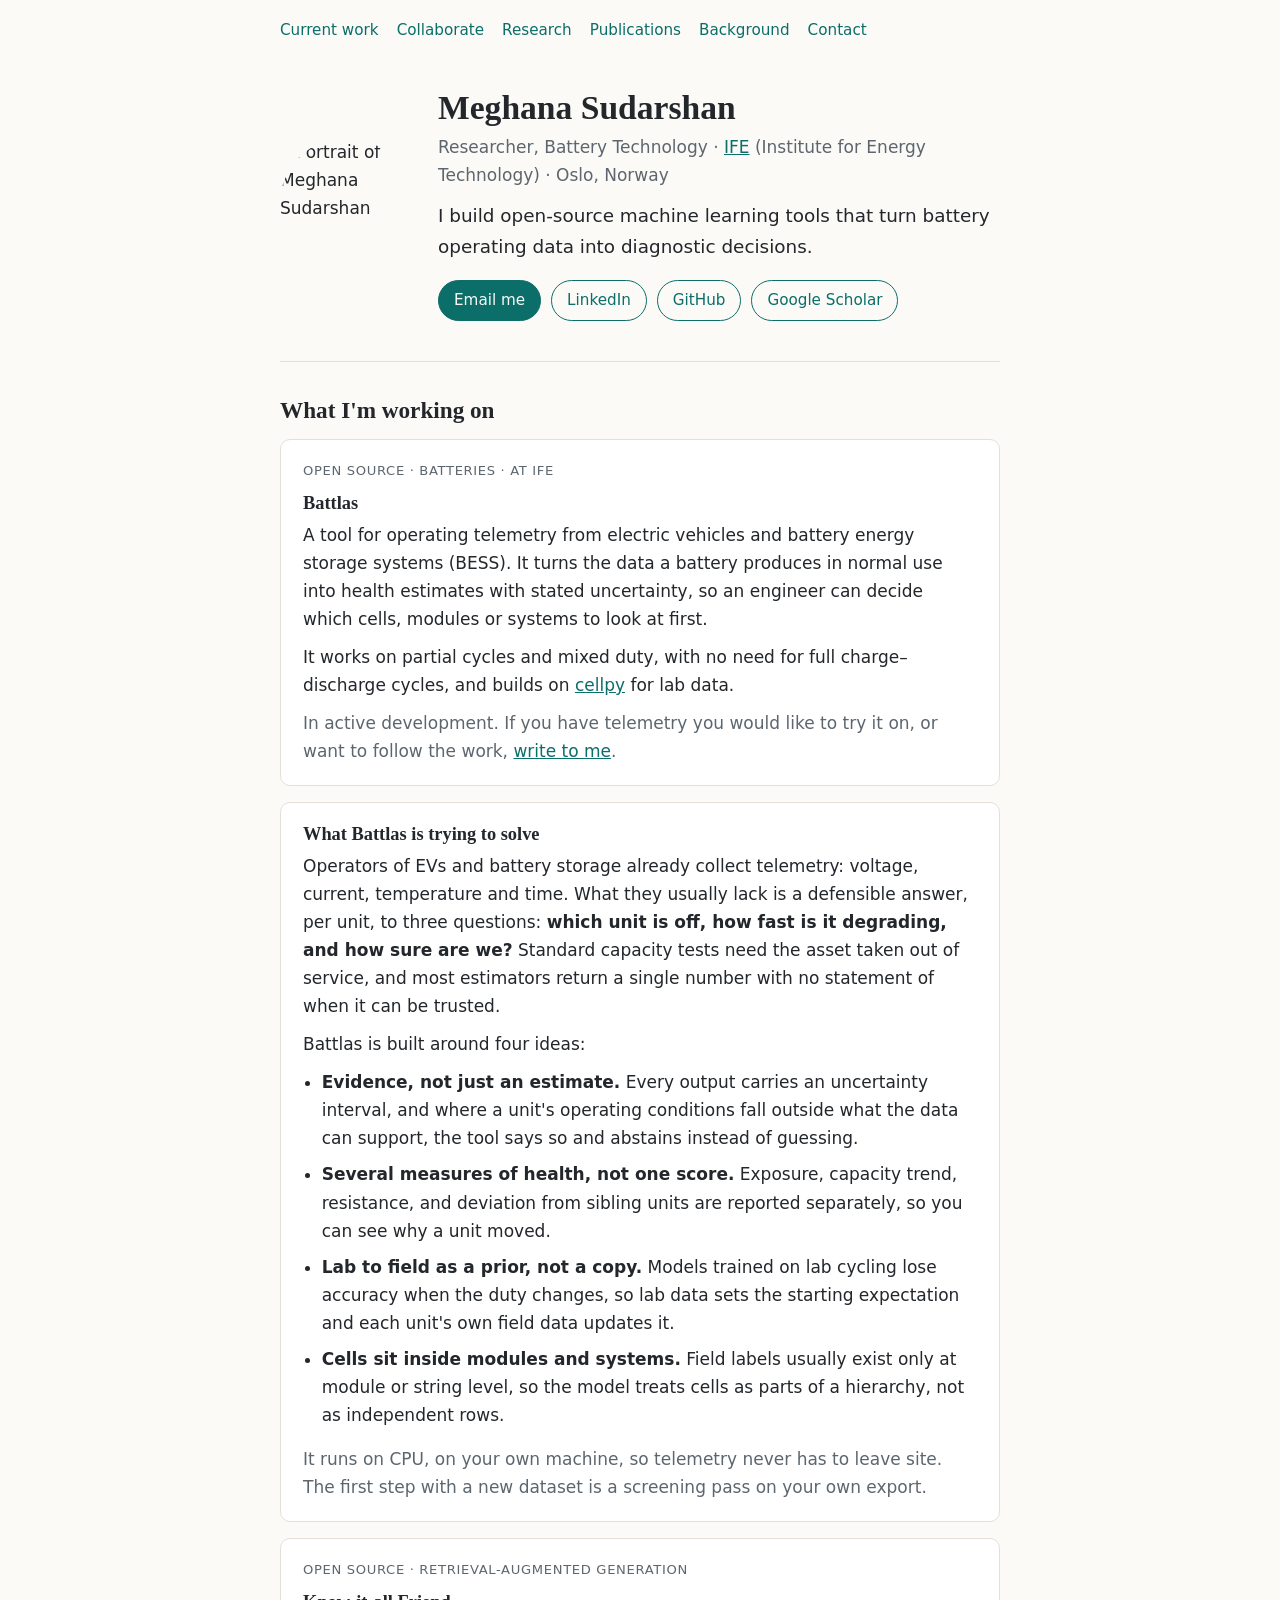
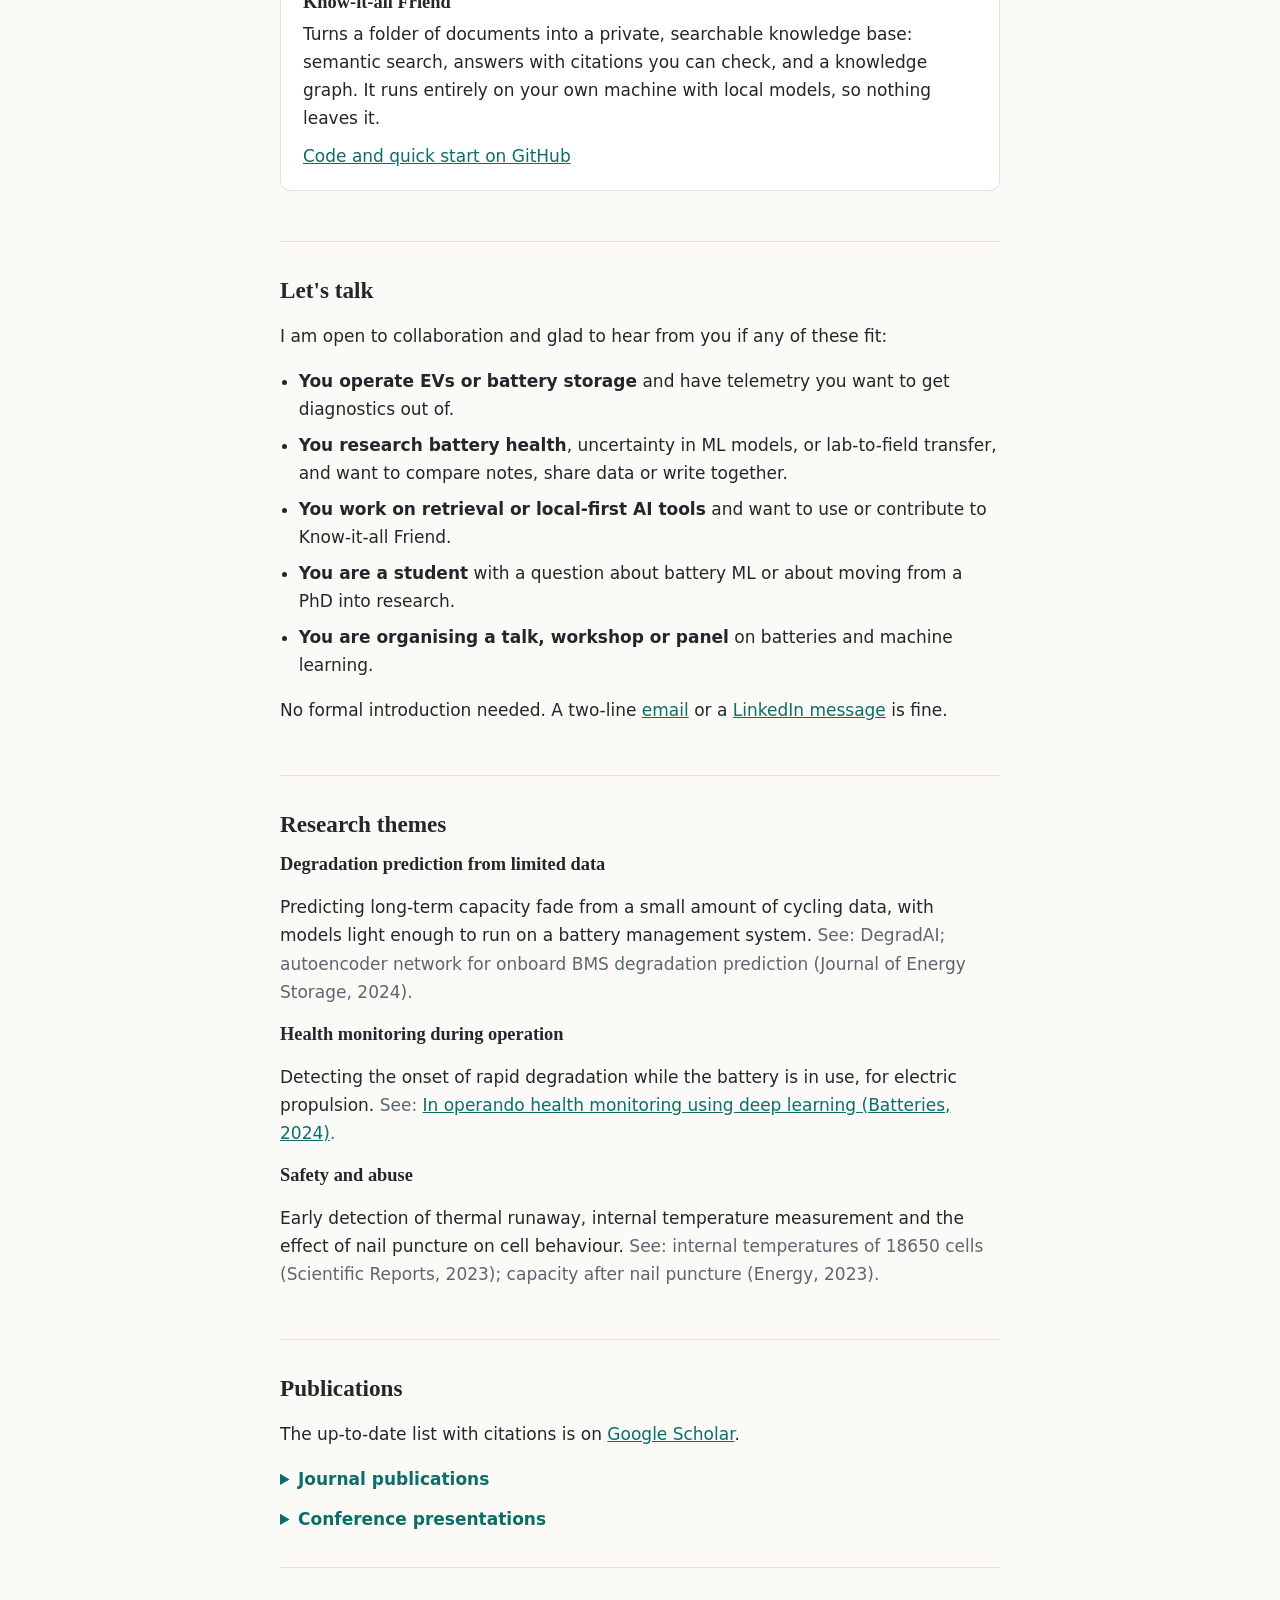
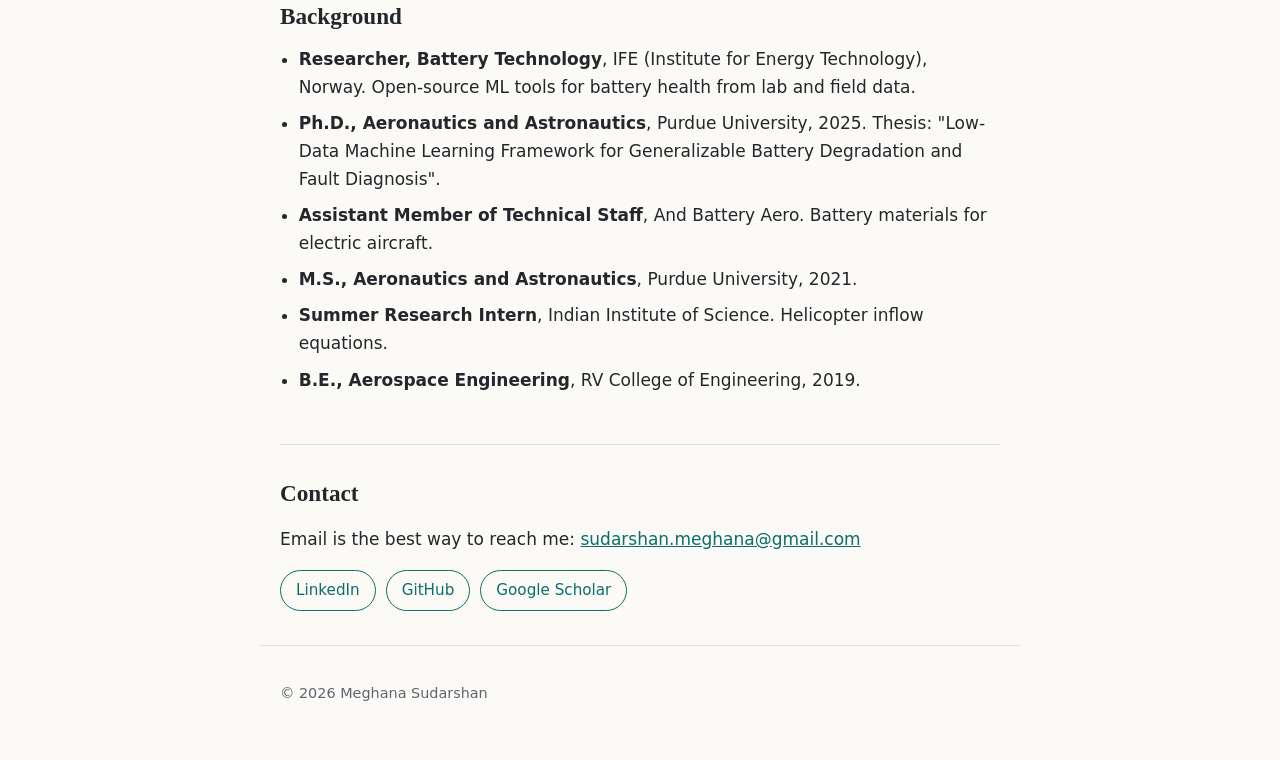
==== index.html @ 2d3661ef "Redesign homepage around current work and collaboration Replace the CV layout with a single-column p" ====
<!DOCTYPE html>
<html lang="en">
<head>
    <meta charset="UTF-8">
    <meta name="viewport" content="width=device-width, initial-scale=1.0">
    <meta name="author" content="Meghana Sudarshan">
    <meta name="description" content="Meghana Sudarshan, battery researcher at IFE, Norway. I build open-source machine learning tools that turn battery operating data into diagnostic decisions. Open to collaboration.">
    <meta property="og:title" content="Meghana Sudarshan · Battery ML researcher at IFE">
    <meta property="og:description" content="Open-source machine learning tools that turn battery operating data into diagnostic decisions. Open to collaboration.">
    <meta property="og:image" content="https://msudars.github.io/profile.jpg">
    <meta property="og:url" content="https://msudars.github.io/">
    <meta property="og:type" content="profile">
    <title>Meghana Sudarshan · Battery ML researcher</title>
    <script type="application/ld+json">
    {
      "@context": "https://schema.org",
      "@type": "Person",
      "name": "Meghana Sudarshan",
      "url": "https://msudars.github.io/",
      "image": "https://msudars.github.io/profile.jpg",
      "jobTitle": "Researcher",
      "worksFor": {"@type": "Organization", "name": "Institute for Energy Technology (IFE)", "url": "https://ife.no"},
      "alumniOf": {"@type": "CollegeOrUniversity", "name": "Purdue University"},
      "sameAs": [
        "https://www.linkedin.com/in/meghanasudarshan/",
        "https://scholar.google.com/citations?user=NRkEmQEAAAAJ",
        "https://github.com/msudars"
      ]
    }
    </script>
    <style>
        :root {
            --bg: #fbfaf7; --text: #23272b; --muted: #5d666e; --line: #e3e0d8;
            --accent: #0b6e69; --card: #ffffff;
        }
        @media (prefers-color-scheme: dark) {
            :root {
                --bg: #15181b; --text: #e6e4df; --muted: #a0a7ad; --line: #2c3237;
                --accent: #5cc4bd; --card: #1c2024;
            }
        }
        * { box-sizing: border-box; }
        html { scroll-behavior: smooth; }
        body {
            margin: 0; background: var(--bg); color: var(--text);
            font: 17px/1.65 system-ui, -apple-system, "Segoe UI", Roboto, sans-serif;
        }
        main, header, footer { max-width: 760px; margin: 0 auto; padding: 0 20px; }
        h1, h2, h3 { font-family: Georgia, "Times New Roman", serif; line-height: 1.25; }
        h1 { font-size: 2.1rem; margin: 0 0 4px; }
        h2 { font-size: 1.45rem; margin: 0 0 14px; }
        h3 { font-size: 1.15rem; margin: 0 0 6px; }
        a { color: var(--accent); }
        section { padding: 34px 0; border-top: 1px solid var(--line); }
        .muted { color: var(--muted); }

        nav { display: flex; flex-wrap: wrap; gap: 4px 18px; padding: 18px 0; font-size: 0.95rem; }
        nav a { text-decoration: none; }
        nav a:hover { text-decoration: underline; }

        .hero { display: flex; gap: 26px; align-items: center; padding: 26px 0 40px; }
        .hero img { width: 132px; height: 132px; border-radius: 50%; object-fit: cover; flex: none; }
        .hero .role { margin: 0 0 12px; color: var(--muted); }
        .hero .pitch { font-size: 1.15rem; margin: 0 0 18px; }
        .links { display: flex; flex-wrap: wrap; gap: 10px; margin: 0; padding: 0; list-style: none; }
        .links a {
            display: inline-block; padding: 7px 15px; border: 1px solid var(--accent);
            border-radius: 999px; text-decoration: none; font-size: 0.95rem;
        }
        .links a.primary, .links a:hover { background: var(--accent); color: var(--bg); }

        .card {
            background: var(--card); border: 1px solid var(--line); border-radius: 10px;
            padding: 20px 22px; margin-bottom: 16px;
        }
        .card p { margin: 0 0 10px; }
        .card p:last-child { margin-bottom: 0; }
        .tag { font-size: 0.82rem; color: var(--muted); text-transform: uppercase; letter-spacing: 0.05em; }

        ul.plain { padding-left: 1.1em; margin: 0 0 16px; }
        ul.plain li { margin-bottom: 8px; }
        ol.pubs { padding-left: 1.4em; font-size: 0.95rem; }
        ol.pubs li { margin-bottom: 11px; }
        details { margin-top: 12px; }
        summary { cursor: pointer; color: var(--accent); font-weight: 600; }

        footer { padding: 22px 20px 40px; border-top: 1px solid var(--line); font-size: 0.9rem; color: var(--muted); }

        @media (max-width: 560px) {
            .hero { flex-direction: column; align-items: flex-start; gap: 16px; }
            h1 { font-size: 1.8rem; }
        }
    </style>
</head>
<body>
    <header>
        <nav aria-label="Sections">
            <a href="#work">Current work</a>
            <a href="#collaborate">Collaborate</a>
            <a href="#research">Research</a>
            <a href="#publications">Publications</a>
            <a href="#background">Background</a>
            <a href="#contact">Contact</a>
        </nav>
        <div class="hero">
            <img src="profile.jpg" alt="Portrait of Meghana Sudarshan">
            <div>
                <h1>Meghana Sudarshan</h1>
                <p class="role">Researcher, Battery Technology · <a href="https://ife.no">IFE</a> (Institute for Energy Technology) · Oslo, Norway</p>
                <p class="pitch">I build open-source machine learning tools that turn battery operating data into diagnostic decisions.</p>
                <ul class="links">
                    <li><a class="primary" href="mailto:sudarshan.meghana@gmail.com?subject=Hello%20from%20your%20website">Email me</a></li>
                    <li><a href="https://www.linkedin.com/in/meghanasudarshan/">LinkedIn</a></li>
                    <li><a href="https://github.com/msudars">GitHub</a></li>
                    <li><a href="https://scholar.google.com/citations?user=NRkEmQEAAAAJ&hl=en">Google Scholar</a></li>
                </ul>
            </div>
        </div>
    </header>

    <main>
        <section id="work">
            <h2>What I'm working on</h2>

            <div class="card">
                <p class="tag">Open source · batteries · at IFE</p>
                <h3>Battlas</h3>
                <p>
                    A tool for operating telemetry from electric vehicles and battery energy storage systems (BESS).
                    It turns the data a battery produces in normal use into health estimates with stated uncertainty,
                    so an engineer can decide which cells, modules or systems to look at first.
                </p>
                <p>
                    It works on partial cycles and mixed duty, with no need for full charge–discharge cycles,
                    and builds on <a href="https://github.com/jepegit/cellpy">cellpy</a> for lab data.
                </p>
                <p class="muted">
                    In active development. If you have telemetry you would like to try it on, or want to follow the work,
                    <a href="mailto:sudarshan.meghana@gmail.com?subject=Battlas">write to me</a>.
                </p>
            </div>

            <div class="card" id="battlas-problem">
                <h3>What Battlas is trying to solve</h3>
                <p>
                    Operators of EVs and battery storage already collect telemetry: voltage, current, temperature and time.
                    What they usually lack is a defensible answer, per unit, to three questions:
                    <strong>which unit is off, how fast is it degrading, and how sure are we?</strong>
                    Standard capacity tests need the asset taken out of service, and most estimators return a single number
                    with no statement of when it can be trusted.
                </p>
                <p>Battlas is built around four ideas:</p>
                <ul class="plain">
                    <li><strong>Evidence, not just an estimate.</strong> Every output carries an uncertainty interval, and where a unit's operating conditions fall outside what the data can support, the tool says so and abstains instead of guessing.</li>
                    <li><strong>Several measures of health, not one score.</strong> Exposure, capacity trend, resistance, and deviation from sibling units are reported separately, so you can see why a unit moved.</li>
                    <li><strong>Lab to field as a prior, not a copy.</strong> Models trained on lab cycling lose accuracy when the duty changes, so lab data sets the starting expectation and each unit's own field data updates it.</li>
                    <li><strong>Cells sit inside modules and systems.</strong> Field labels usually exist only at module or string level, so the model treats cells as parts of a hierarchy, not as independent rows.</li>
                </ul>
                <p class="muted">
                    It runs on CPU, on your own machine, so telemetry never has to leave site.
                    The first step with a new dataset is a screening pass on your own export.
                </p>
            </div>

            <div class="card">
                <p class="tag">Open source · retrieval-augmented generation</p>
                <h3>Know-it-all Friend</h3>
                <p>
                    Turns a folder of documents into a private, searchable knowledge base: semantic search,
                    answers with citations you can check, and a knowledge graph. It runs entirely on your own machine
                    with local models, so nothing leaves it.
                </p>
                <p><a href="https://github.com/msudars/know-it-all-friend">Code and quick start on GitHub</a></p>
            </div>
        </section>

        <section id="collaborate">
            <h2>Let's talk</h2>
            <p>I am open to collaboration and glad to hear from you if any of these fit:</p>
            <ul class="plain">
                <li><strong>You operate EVs or battery storage</strong> and have telemetry you want to get diagnostics out of.</li>
                <li><strong>You research battery health</strong>, uncertainty in ML models, or lab-to-field transfer, and want to compare notes, share data or write together.</li>
                <li><strong>You work on retrieval or local-first AI tools</strong> and want to use or contribute to Know-it-all Friend.</li>
                <li><strong>You are a student</strong> with a question about battery ML or about moving from a PhD into research.</li>
                <li><strong>You are organising a talk, workshop or panel</strong> on batteries and machine learning.</li>
            </ul>
            <p>
                No formal introduction needed. A two-line
                <a href="mailto:sudarshan.meghana@gmail.com?subject=Hello%20from%20your%20website">email</a>
                or a <a href="https://www.linkedin.com/in/meghanasudarshan/">LinkedIn message</a> is fine.
            </p>
        </section>

        <section id="research">
            <h2>Research themes</h2>

            <h3>Degradation prediction from limited data</h3>
            <p>
                Predicting long-term capacity fade from a small amount of cycling data, with models light enough
                to run on a battery management system.
                <span class="muted">See: DegradAI; autoencoder network for onboard BMS degradation prediction (Journal of Energy Storage, 2024).</span>
            </p>

            <h3>Health monitoring during operation</h3>
            <p>
                Detecting the onset of rapid degradation while the battery is in use, for electric propulsion.
                <span class="muted">See: <a href="https://doi.org/10.3390/batteries10100355">In operando health monitoring using deep learning (Batteries, 2024)</a>.</span>
            </p>

            <h3>Safety and abuse</h3>
            <p>
                Early detection of thermal runaway, internal temperature measurement and the effect of nail puncture on cell behaviour.
                <span class="muted">See: internal temperatures of 18650 cells (Scientific Reports, 2023); capacity after nail puncture (Energy, 2023).</span>
            </p>
        </section>

        <section id="publications">
            <h2>Publications</h2>
            <p>The up-to-date list with citations is on <a href="https://scholar.google.com/citations?user=NRkEmQEAAAAJ&hl=en">Google Scholar</a>.</p>

            <details>
                <summary>Journal publications</summary>
                <ol class="pubs">
                    <li>Meghana Sudarshan, Jaya Vikeswara Rao Vajja, Mahavir Singh, Vikas Tomar, "DegradAI: Long-Term Capacity Degradation Prediction for Lithium-Ion Batteries Using Limited Cycling Data", Journal of Energy Storage (Submitted)</li>
                    <li>Jaya Vikeswara Rao Vajja, Alexey Serov, Meghana Sudarshan, Mahavir Singh, Vikas Tomar, "In Operando Health Monitoring for Lithium-Ion Batteries in Electric Propulsion Using Deep Learning", Batteries 10(10), 355, 2024. <a href="https://doi.org/10.3390/batteries10100355">doi:10.3390/batteries10100355</a></li>
                    <li>Meghana Sudarshan, Ritesh Gautam, Mahavir Singh, R. Edwin García, Vikas Tomar, "A comparative analysis of the influence of data-processing on battery health prediction by two machine learning algorithms", Journal of Energy Storage, 2024</li>
                    <li>Meghana Sudarshan, Alexey Serov, Surya Mitra Ayalasomayajula, Casey Jones, R. Edwin García, Vikas Tomar, "Data-Driven Autoencoder Neural Network for Onboard BMS Lithium-Ion Battery Degradation Prediction", Journal of Energy Storage, Volume 82, 110575, 2024</li>
                    <li>Casey Jones, Meghana Sudarshan, Vikas Tomar, "Analysis of Capacity Decay, Impedance, and Heat Generation of Lithium-ion Batteries experiencing multiple simultaneous abuse conditions", Frontiers of Energy (Submitted)</li>
                    <li>Casey Jones, Meghana Sudarshan, Vikas Tomar, "Predicting the discharge capacity of a Lithium-ion battery after nail puncture using a Gaussian process regression with incremental capacity analysis", Energy, Volume 285, 129364, 2023</li>
                    <li>Casey Jones, Meghana Sudarshan, R. Edwin García, Vikas Tomar, "Direct measurement of internal temperatures of commercially available 18650 lithium-ion batteries", Scientific Reports 13, 14421, 2023</li>
                    <li>Casey Jones, Meghana Sudarshan, Alex Serov, Vikas Tomar, "Investigation of physical effects on prismatic lithium-ion cell electrodes after partial nail puncture using Raman spectroscopy and incremental capacity analysis", eTransportation 12, 100174</li>
                    <li>Abhijeet Dhiman, Nolan Simon Lewis, Tyler Dillard, Meghana Sudarshan, Vikas Tomar, "Advancements in mechanical Raman spectroscopy for applications in energetic materials", Energetic Materials Frontiers 2 (3), 193-200, 2021</li>
                </ol>
            </details>

            <details>
                <summary>Conference presentations</summary>
                <ol class="pubs">
                    <li>Meghana Sudarshan, Jaya Vikeswara Rao Vajja, Mahavir Singh, "Low Data Machine Learning Framework for Accelerated Lithium-Ion Battery Degradation Prediction", 247th ECS Meeting, Montréal, Canada, May 18–22, 2025 (Submitted)</li>
                    <li>Jaya Vikeswara Rao Vajja, Meghana Sudarshan, Brian Chuanyu Chang, Vikas Tomar, "Predicting Rapid Degradation Onset in Lithium-Ion Batteries during Real-Time Operation Using Machine Learning", NASA Aerospace Battery Workshop, Huntsville, AL, November 19–21, 2024</li>
                    <li>Marco Herbsommer, Sushrut Karmarkar, Meghana Sudarshan, Mahavir Singh, Vikas Tomar, "Deep neural network driven combined THz-Raman spectroscopy technique for physical spectroscopic identification station", CBM Fall 2024 IAB Meeting, Notre Dame, South Bend, IN, December 3, 2024</li>
                    <li>Meghana Sudarshan, Vikas Tomar, "Enhancing Temperature-Dependent Li-ion Battery Behavior Predictions with Transfer Learning", 244th ECS Meeting, Sweden, 2023</li>
                    <li>Casey Jones, Meghana Sudarshan, Vikas Tomar, "Data-Driven Prediction of Long- and Short-Term Li-ion Battery Degradation Using Public Datasets and Nail Puncture Testing", NASA Battery Workshop, 2022</li>
                    <li>Meghana Sudarshan, Casey Jones, Vikas Tomar, "Prevention of thermal runaway in Li-ion batteries using machine learning model prediction", TMS 150th Annual Meeting, 2022</li>
                    <li>Meghana Sudarshan, Alexey Serov, Casey Jones, Atul Prakash, Vikas Tomar, "Data-driven model based comparison of public datasets for online state of charge estimation in Lithium-ion batteries", TMS 150th Annual Meeting, 2022</li>
                    <li>Meghana Sudarshan, Ayotomi Olokun, Abhijeet Dhiman, Vikas Tomar, "Comparison of deflagration modes in a granular energetic material due to spherical and planar impact", TMS 150th Annual Meeting, 2022</li>
                    <li>Meghana Sudarshan, Bing Li, Casey Jones, Vikas Tomar, "Use of internal temperature sensors for early detection of thermal runaway in large capacity Lithium-ion pouch cells", NATAS 2021</li>
                    <li>Benjamin Rohit, Punya D Gowda, Nandini B Nagaraju, Meghana Sudarshan, "Life and Failure of Aircraft Wheels - A Review", IOP Conference Series: Materials Science and Engineering 520 (1), 012002, 2019</li>
                    <li>Meghana Sudarshan, Punya D Gowda, Benjamin Rohit, Nandini B Nagaraju, "Effect of Temperature on Local Stresses in Magnetoelectric Composites", IEEE 10th International Conference on Mechanical and Aerospace Engineering (ICMAE), 550-554, 2019</li>
                </ol>
            </details>
        </section>

        <section id="background">
            <h2>Background</h2>
            <ul class="plain">
                <li><strong>Researcher, Battery Technology</strong>, IFE (Institute for Energy Technology), Norway. Open-source ML tools for battery health from lab and field data.</li>
                <li><strong>Ph.D., Aeronautics and Astronautics</strong>, Purdue University, 2025. Thesis: "Low-Data Machine Learning Framework for Generalizable Battery Degradation and Fault Diagnosis".</li>
                <li><strong>Assistant Member of Technical Staff</strong>, And Battery Aero. Battery materials for electric aircraft.</li>
                <li><strong>M.S., Aeronautics and Astronautics</strong>, Purdue University, 2021.</li>
                <li><strong>Summer Research Intern</strong>, Indian Institute of Science. Helicopter inflow equations.</li>
                <li><strong>B.E., Aerospace Engineering</strong>, RV College of Engineering, 2019.</li>
            </ul>
        </section>

        <section id="contact">
            <h2>Contact</h2>
            <p>
                Email is the best way to reach me:
                <a href="mailto:sudarshan.meghana@gmail.com?subject=Hello%20from%20your%20website">sudarshan.meghana@gmail.com</a>
            </p>
            <ul class="links">
                <li><a href="https://www.linkedin.com/in/meghanasudarshan/">LinkedIn</a></li>
                <li><a href="https://github.com/msudars">GitHub</a></li>
                <li><a href="https://scholar.google.com/citations?user=NRkEmQEAAAAJ&hl=en">Google Scholar</a></li>
            </ul>
        </section>
    </main>

    <footer>
        <p>&copy; 2026 Meghana Sudarshan</p>
    </footer>
</body>
</html>
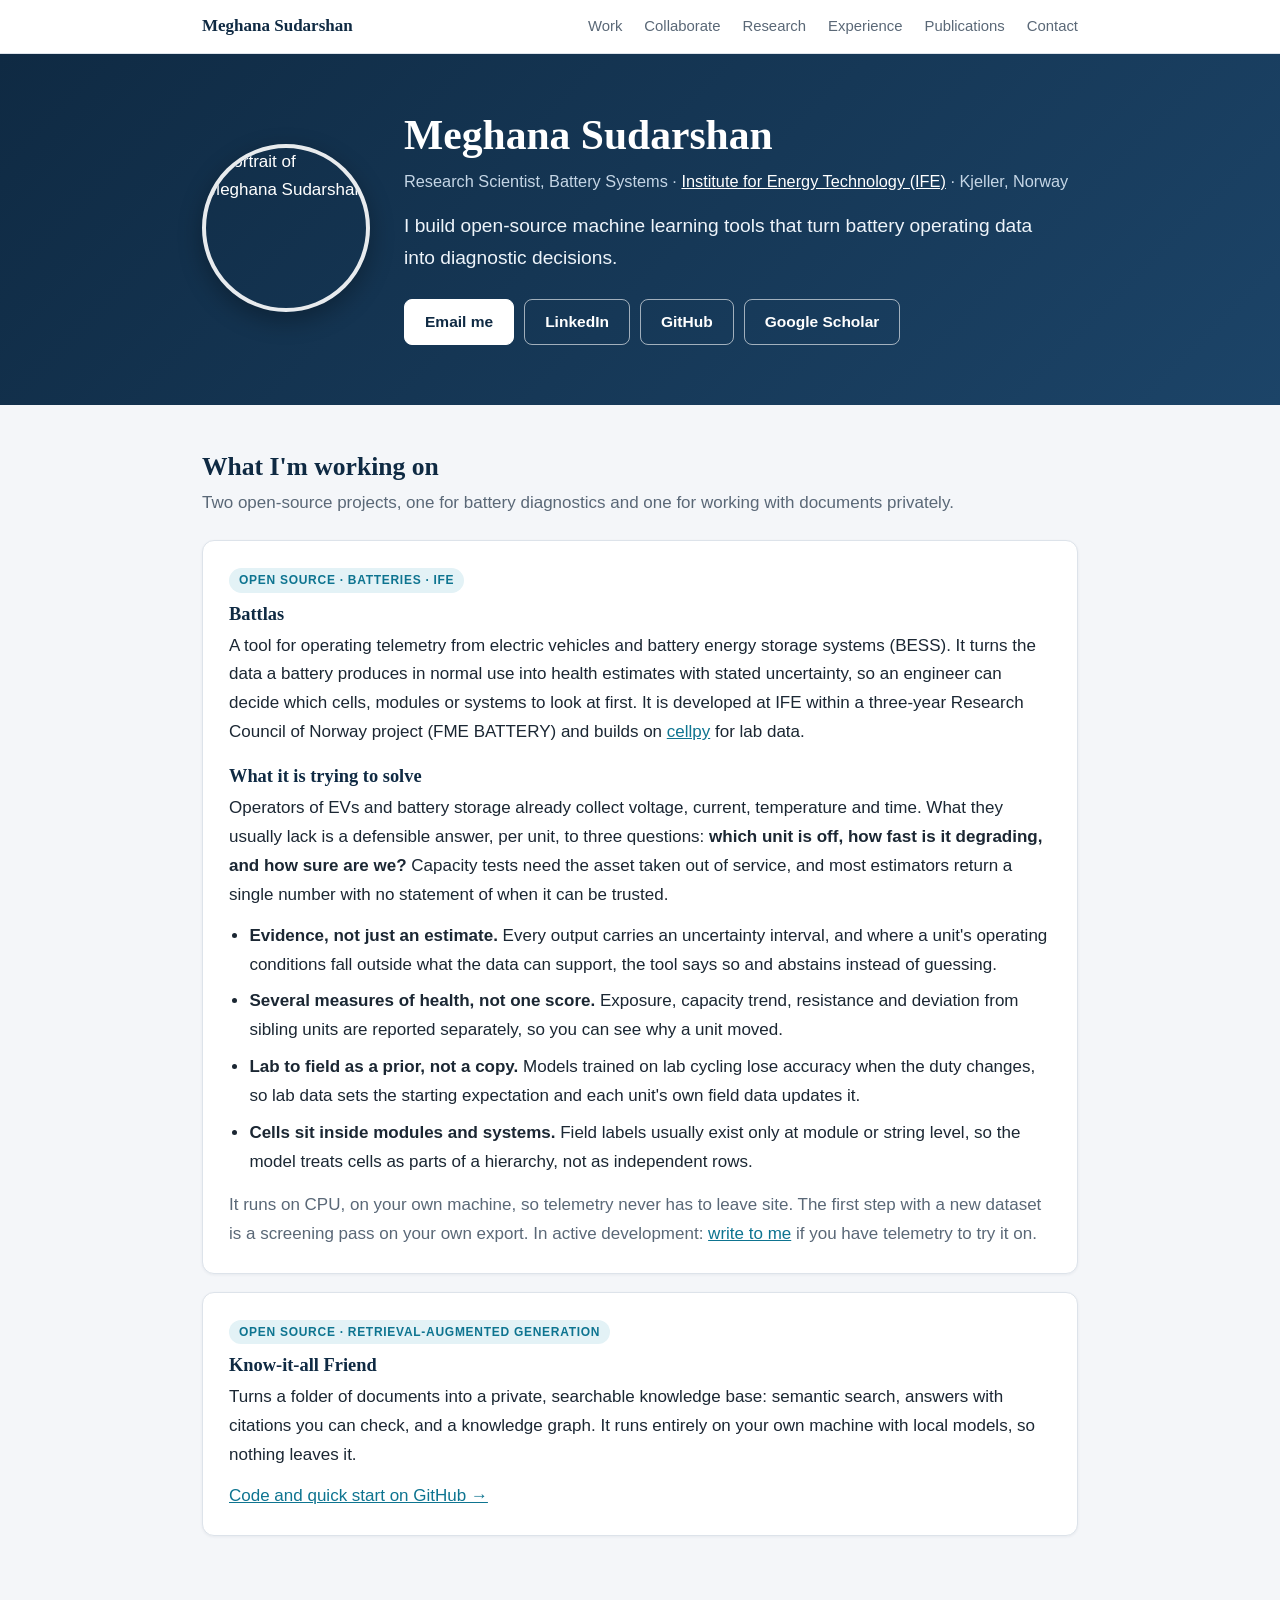
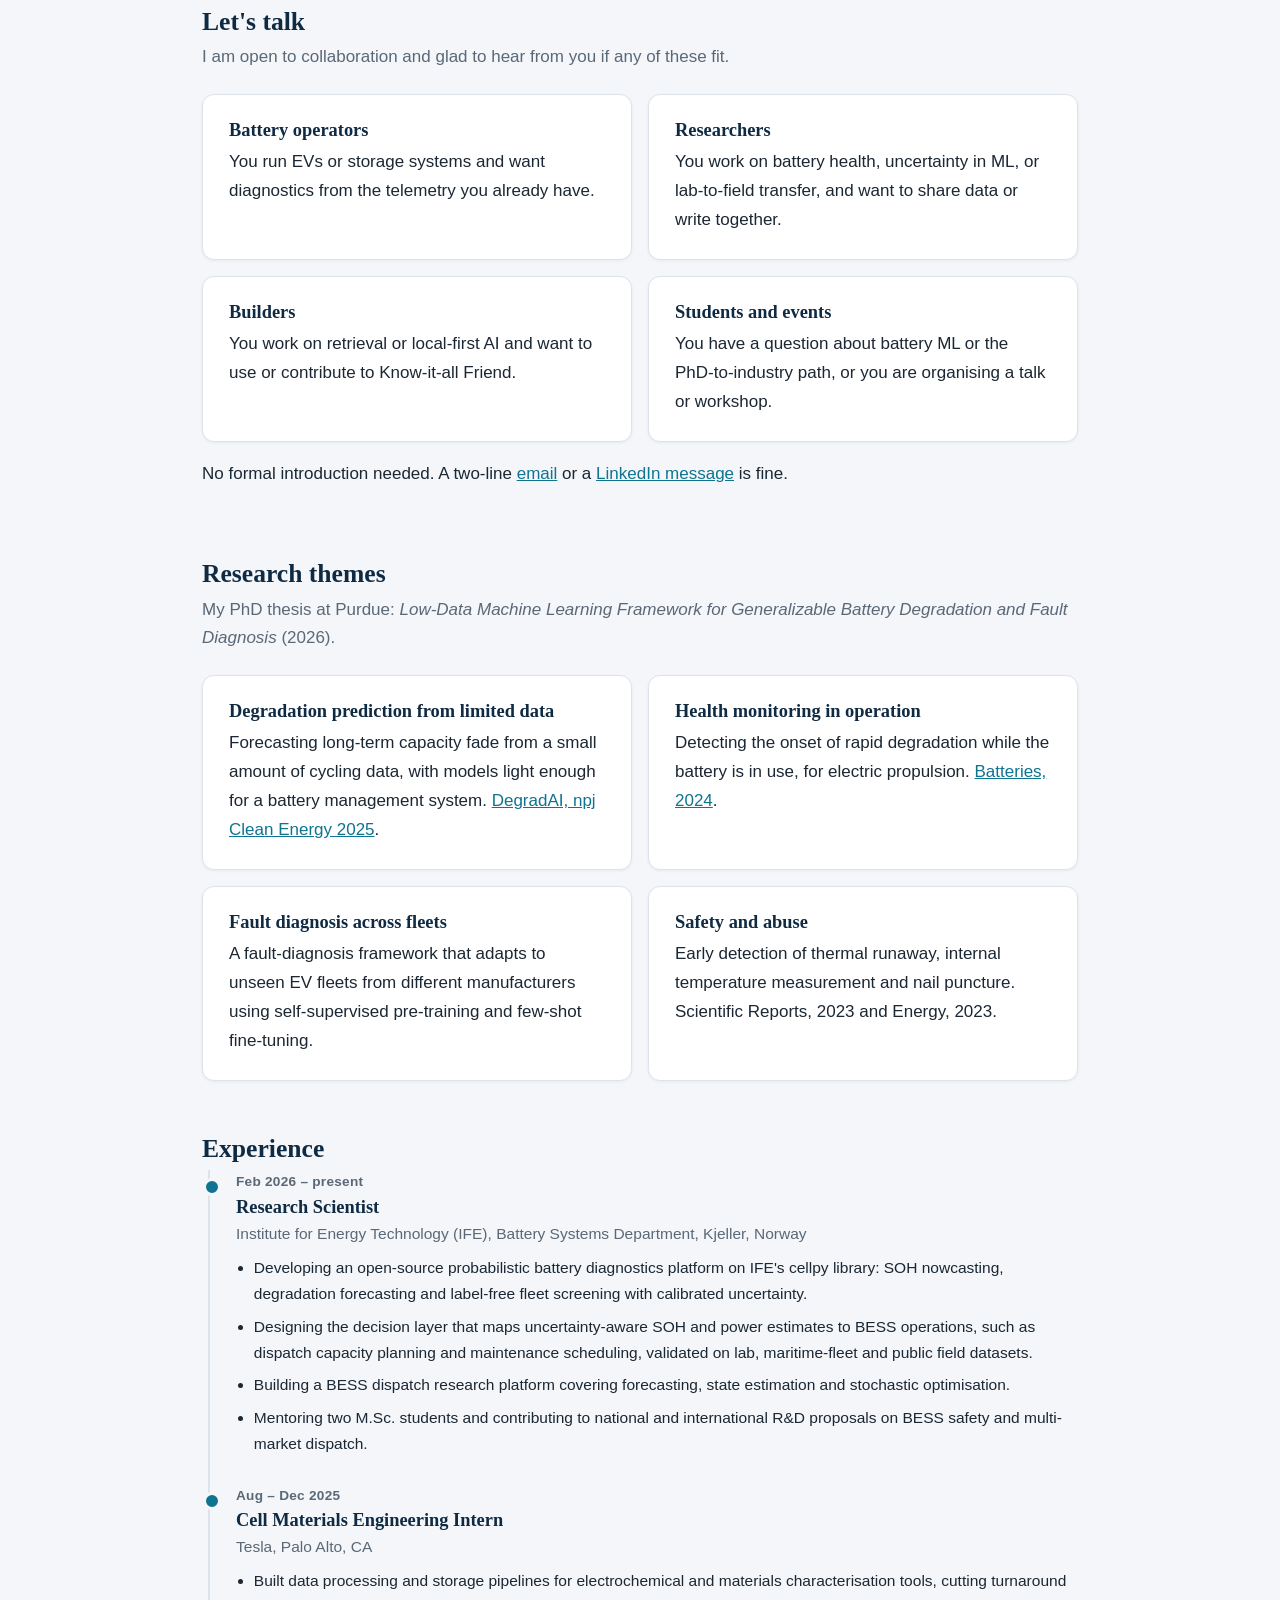
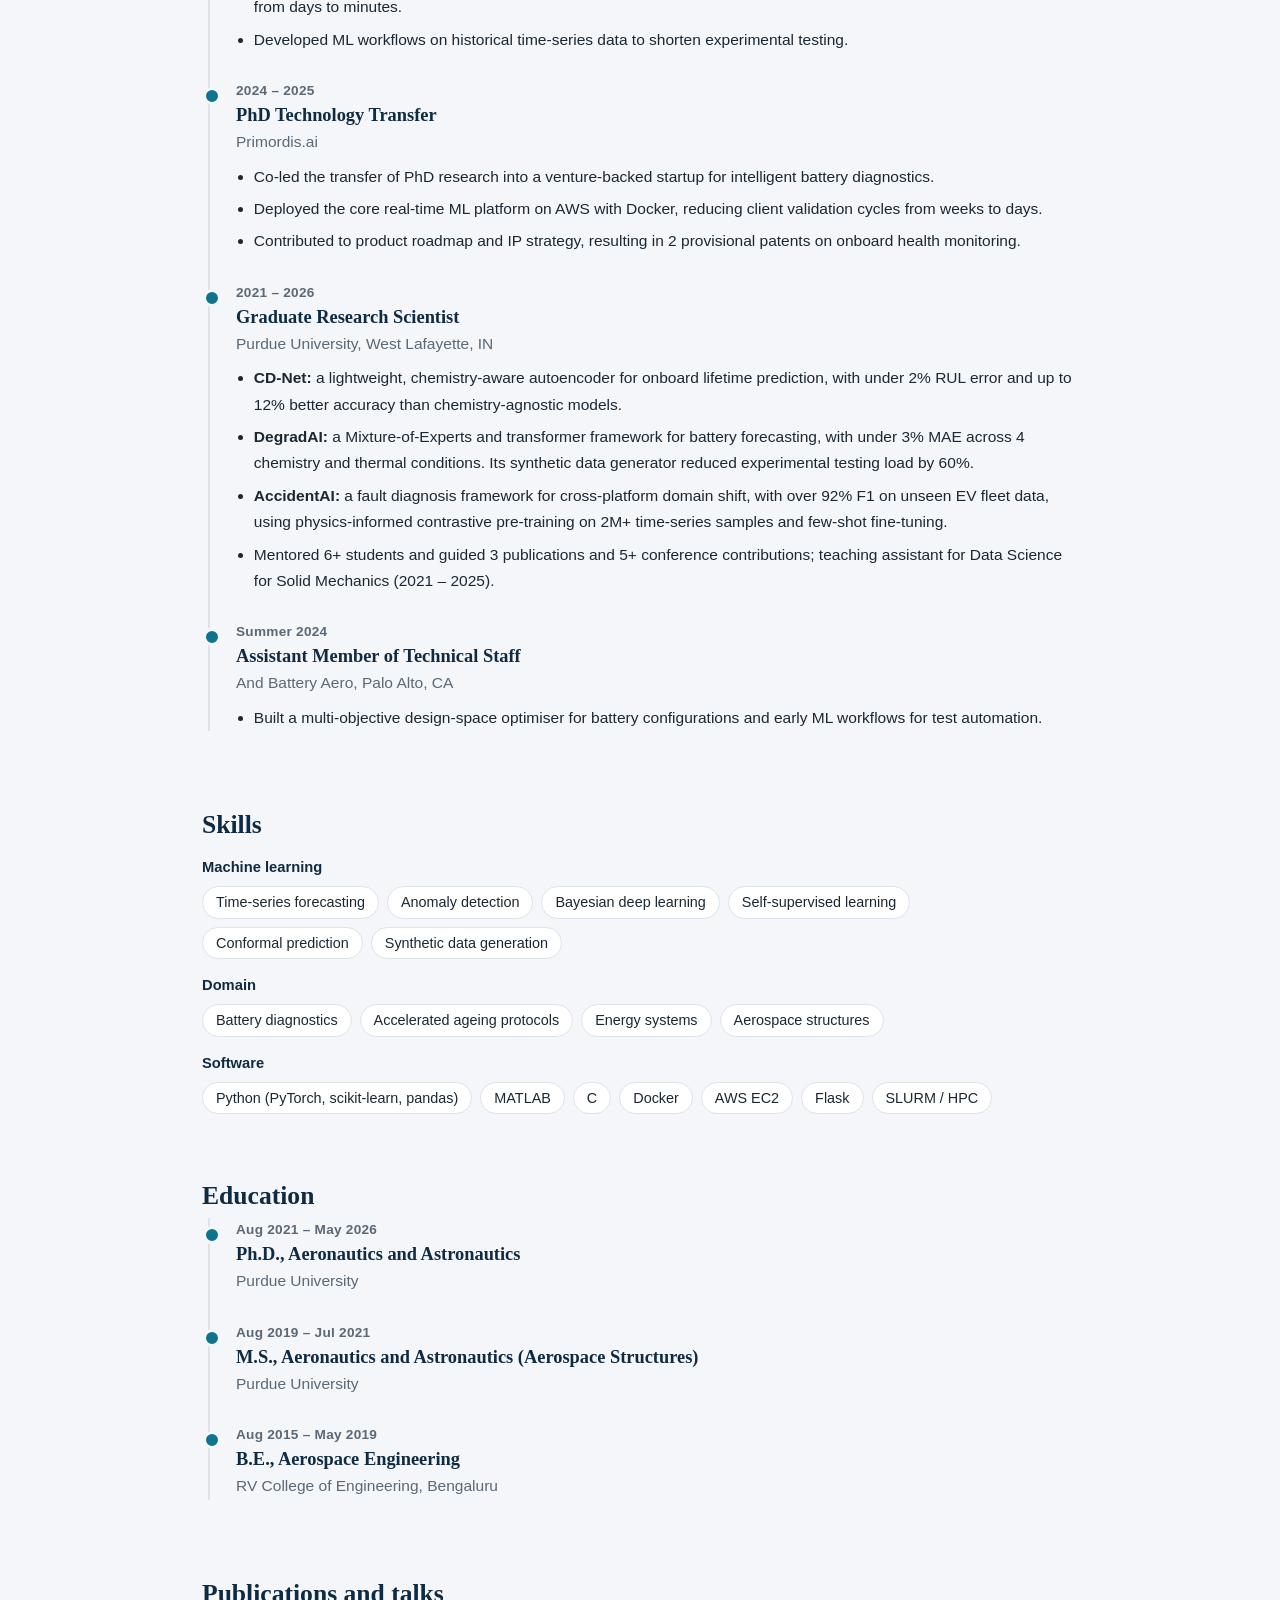
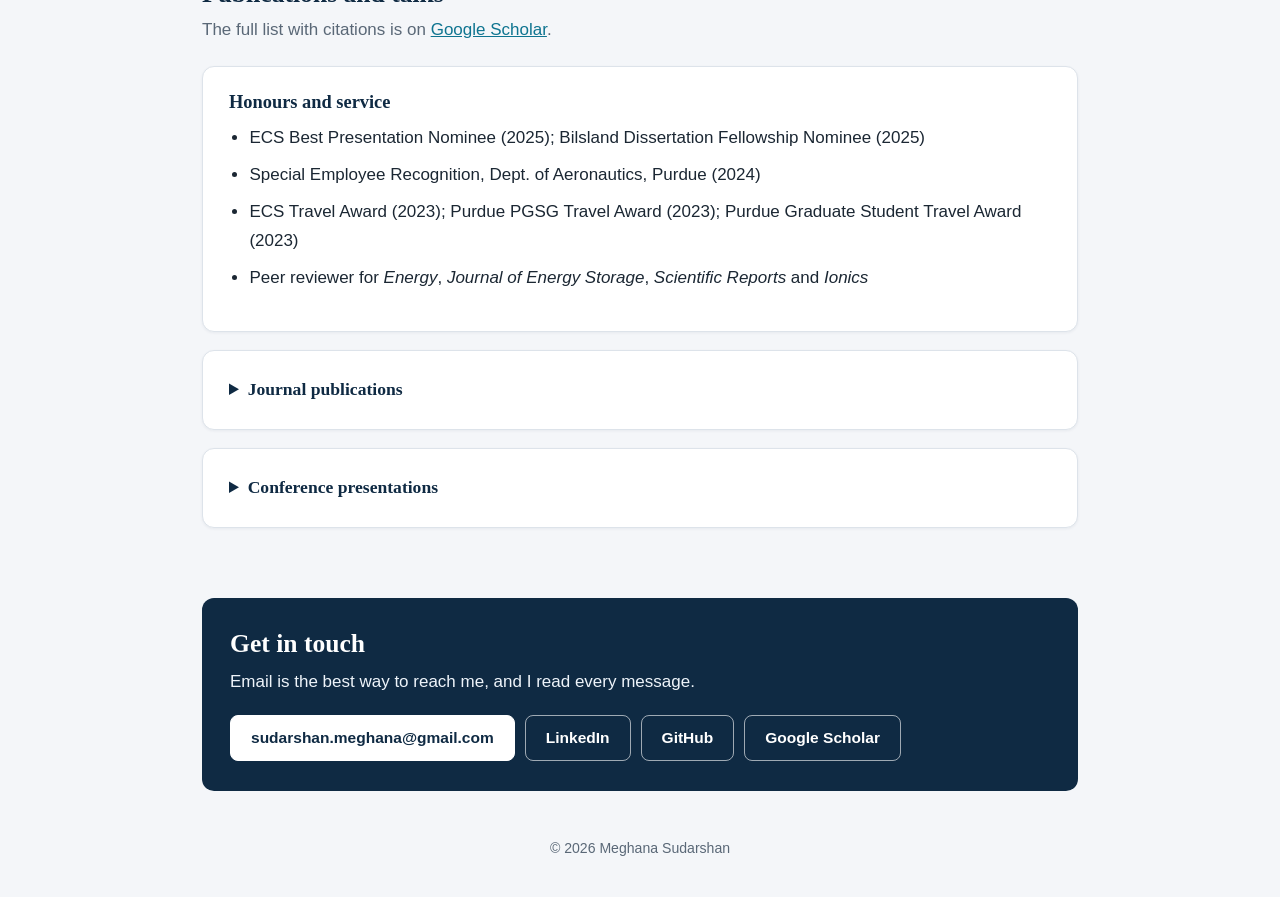
==== commit 2acdfd64: "Restyle homepage and update content from latest CV Navy/teal professional theme with sticky nav, tim" ====
--- a/index.html
+++ b/index.html
@@ -4,13 +4,13 @@
     <meta charset="UTF-8">
     <meta name="viewport" content="width=device-width, initial-scale=1.0">
     <meta name="author" content="Meghana Sudarshan">
-    <meta name="description" content="Meghana Sudarshan, battery researcher at IFE, Norway. I build open-source machine learning tools that turn battery operating data into diagnostic decisions. Open to collaboration.">
-    <meta property="og:title" content="Meghana Sudarshan · Battery ML researcher at IFE">
+    <meta name="description" content="Meghana Sudarshan, Research Scientist at IFE, Norway. I build open-source machine learning tools that turn battery operating data into diagnostic decisions. Open to collaboration.">
+    <meta property="og:title" content="Meghana Sudarshan · Battery ML Research Scientist at IFE">
     <meta property="og:description" content="Open-source machine learning tools that turn battery operating data into diagnostic decisions. Open to collaboration.">
     <meta property="og:image" content="https://msudars.github.io/profile.jpg">
     <meta property="og:url" content="https://msudars.github.io/">
     <meta property="og:type" content="profile">
-    <title>Meghana Sudarshan · Battery ML researcher</title>
+    <title>Meghana Sudarshan · Battery ML Research Scientist</title>
     <script type="application/ld+json">
     {
       "@context": "https://schema.org",
@@ -18,7 +18,7 @@
       "name": "Meghana Sudarshan",
       "url": "https://msudars.github.io/",
       "image": "https://msudars.github.io/profile.jpg",
-      "jobTitle": "Researcher",
+      "jobTitle": "Research Scientist",
       "worksFor": {"@type": "Organization", "name": "Institute for Energy Technology (IFE)", "url": "https://ife.no"},
       "alumniOf": {"@type": "CollegeOrUniversity", "name": "Purdue University"},
       "sameAs": [
@@ -30,161 +30,205 @@
     </script>
     <style>
         :root {
-            --bg: #fbfaf7; --text: #23272b; --muted: #5d666e; --line: #e3e0d8;
-            --accent: #0b6e69; --card: #ffffff;
-        }
-        @media (prefers-color-scheme: dark) {
-            :root {
-                --bg: #15181b; --text: #e6e4df; --muted: #a0a7ad; --line: #2c3237;
-                --accent: #5cc4bd; --card: #1c2024;
-            }
+            --bg: #f4f6f9;
+            --card: #ffffff;
+            --text: #1b2733;
+            --muted: #5a6877;
+            --line: #dde3ea;
+            --navy: #0f2a43;
+            --navy-2: #1c4468;
+            --accent: #0e7490;
+            --accent-soft: #e3f2f6;
         }
         * { box-sizing: border-box; }
-        html { scroll-behavior: smooth; }
+        html { scroll-behavior: smooth; scroll-padding-top: 70px; }
         body {
             margin: 0; background: var(--bg); color: var(--text);
-            font: 17px/1.65 system-ui, -apple-system, "Segoe UI", Roboto, sans-serif;
-        }
-        main, header, footer { max-width: 760px; margin: 0 auto; padding: 0 20px; }
-        h1, h2, h3 { font-family: Georgia, "Times New Roman", serif; line-height: 1.25; }
-        h1 { font-size: 2.1rem; margin: 0 0 4px; }
-        h2 { font-size: 1.45rem; margin: 0 0 14px; }
-        h3 { font-size: 1.15rem; margin: 0 0 6px; }
+            font: 17px/1.7 -apple-system, "Segoe UI", Roboto, "Helvetica Neue", Arial, sans-serif;
+            -webkit-font-smoothing: antialiased;
+        }
+        h1, h2, h3 { font-family: Georgia, "Times New Roman", serif; line-height: 1.25; color: var(--navy); margin: 0; }
+        h2 { font-size: 1.6rem; margin-bottom: 6px; }
+        h3 { font-size: 1.15rem; margin-bottom: 6px; }
         a { color: var(--accent); }
-        section { padding: 34px 0; border-top: 1px solid var(--line); }
+        .wrap { max-width: 920px; margin: 0 auto; padding: 0 22px; }
         .muted { color: var(--muted); }
 
-        nav { display: flex; flex-wrap: wrap; gap: 4px 18px; padding: 18px 0; font-size: 0.95rem; }
-        nav a { text-decoration: none; }
-        nav a:hover { text-decoration: underline; }
-
-        .hero { display: flex; gap: 26px; align-items: center; padding: 26px 0 40px; }
-        .hero img { width: 132px; height: 132px; border-radius: 50%; object-fit: cover; flex: none; }
-        .hero .role { margin: 0 0 12px; color: var(--muted); }
-        .hero .pitch { font-size: 1.15rem; margin: 0 0 18px; }
-        .links { display: flex; flex-wrap: wrap; gap: 10px; margin: 0; padding: 0; list-style: none; }
-        .links a {
-            display: inline-block; padding: 7px 15px; border: 1px solid var(--accent);
-            border-radius: 999px; text-decoration: none; font-size: 0.95rem;
-        }
-        .links a.primary, .links a:hover { background: var(--accent); color: var(--bg); }
-
+        /* top bar */
+        .topbar {
+            position: sticky; top: 0; z-index: 10; background: rgba(255,255,255,0.94);
+            backdrop-filter: blur(8px); border-bottom: 1px solid var(--line);
+        }
+        .topbar .wrap { display: flex; flex-wrap: wrap; gap: 2px 22px; align-items: center; padding-top: 12px; padding-bottom: 12px; }
+        .topbar .brand { font-family: Georgia, serif; font-weight: 700; color: var(--navy); text-decoration: none; margin-right: auto; }
+        .topbar a.nav { color: var(--muted); text-decoration: none; font-size: 0.93rem; font-weight: 500; }
+        .topbar a.nav:hover { color: var(--accent); }
+
+        /* hero */
+        .hero { background: linear-gradient(135deg, var(--navy) 0%, var(--navy-2) 100%); color: #fff; }
+        .hero .wrap { display: flex; gap: 34px; align-items: center; padding-top: 56px; padding-bottom: 60px; }
+        .hero img {
+            width: 168px; height: 168px; border-radius: 50%; object-fit: cover; flex: none;
+            border: 4px solid rgba(255,255,255,0.9); box-shadow: 0 8px 24px rgba(0,0,0,0.3);
+        }
+        .hero h1 { color: #fff; font-size: 2.6rem; }
+        .hero .role { margin: 6px 0 14px; color: #c5d6e6; font-size: 1.02rem; }
+        .hero .role a { color: #fff; }
+        .hero .pitch { font-size: 1.2rem; margin: 0 0 24px; max-width: 34em; color: #eef4fa; }
+        .btns { display: flex; flex-wrap: wrap; gap: 10px; margin: 0; padding: 0; list-style: none; }
+        .btn {
+            display: inline-block; padding: 9px 20px; border-radius: 8px; font-size: 0.97rem; font-weight: 600;
+            text-decoration: none; border: 1.5px solid rgba(255,255,255,0.6); color: #fff;
+        }
+        .btn:hover { background: rgba(255,255,255,0.14); }
+        .btn.primary { background: #fff; color: var(--navy); border-color: #fff; }
+        .btn.primary:hover { background: #e9f1f8; }
+
+        /* sections */
+        section { padding: 46px 0 6px; }
+        .lead { color: var(--muted); margin: 0 0 22px; }
         .card {
-            background: var(--card); border: 1px solid var(--line); border-radius: 10px;
-            padding: 20px 22px; margin-bottom: 16px;
-        }
-        .card p { margin: 0 0 10px; }
+            background: var(--card); border: 1px solid var(--line); border-radius: 12px;
+            padding: 24px 26px; margin-bottom: 18px; box-shadow: 0 1px 3px rgba(15,42,67,0.06);
+        }
+        .card p { margin: 0 0 12px; }
         .card p:last-child { margin-bottom: 0; }
-        .tag { font-size: 0.82rem; color: var(--muted); text-transform: uppercase; letter-spacing: 0.05em; }
-
-        ul.plain { padding-left: 1.1em; margin: 0 0 16px; }
+        .tag {
+            display: inline-block; font-size: 0.75rem; font-weight: 700; letter-spacing: 0.06em; text-transform: uppercase;
+            color: var(--accent); background: var(--accent-soft); padding: 2px 10px; border-radius: 999px; margin-bottom: 10px;
+        }
+        ul.plain { padding-left: 1.2em; margin: 0 0 14px; }
         ul.plain li { margin-bottom: 8px; }
-        ol.pubs { padding-left: 1.4em; font-size: 0.95rem; }
+        .grid { display: grid; grid-template-columns: repeat(2, 1fr); gap: 16px; }
+        .grid .card { margin: 0; }
+
+        /* timeline */
+        .tl { border-left: 2px solid var(--line); margin-left: 6px; padding-left: 26px; }
+        .tl-item { position: relative; margin-bottom: 26px; }
+        .tl-item::before {
+            content: ""; position: absolute; left: -33px; top: 8px; width: 12px; height: 12px;
+            background: var(--accent); border: 3px solid var(--bg); border-radius: 50%; box-sizing: content-box;
+        }
+        .tl-item .when { font-size: 0.85rem; color: var(--muted); font-weight: 600; letter-spacing: 0.02em; }
+        .tl-item h3 { margin: 2px 0 2px; }
+        .tl-item .org { color: var(--muted); margin: 0 0 8px; font-size: 0.97rem; }
+        .tl-item ul { margin: 0; padding-left: 1.15em; font-size: 0.97rem; }
+        .tl-item li { margin-bottom: 6px; }
+
+        .chips { display: flex; flex-wrap: wrap; gap: 8px; margin: 6px 0 14px; padding: 0; list-style: none; }
+        .chips li { background: var(--card); border: 1px solid var(--line); border-radius: 999px; padding: 3px 13px; font-size: 0.9rem; }
+        .label { font-weight: 700; color: var(--navy); font-size: 0.92rem; margin: 14px 0 0; }
+
+        ol.pubs { padding-left: 1.4em; font-size: 0.94rem; margin: 14px 0 0; }
         ol.pubs li { margin-bottom: 11px; }
-        details { margin-top: 12px; }
-        summary { cursor: pointer; color: var(--accent); font-weight: 600; }
-
-        footer { padding: 22px 20px 40px; border-top: 1px solid var(--line); font-size: 0.9rem; color: var(--muted); }
-
-        @media (max-width: 560px) {
-            .hero { flex-direction: column; align-items: flex-start; gap: 16px; }
-            h1 { font-size: 1.8rem; }
+        details.card summary { cursor: pointer; font-family: Georgia, serif; font-weight: 700; font-size: 1.1rem; color: var(--navy); }
+        details.card[open] summary { margin-bottom: 4px; }
+
+        .contact { background: var(--navy); color: #eef4fa; border-radius: 12px; padding: 30px 28px; margin: 46px 0; }
+        .contact h2 { color: #fff; }
+        .contact p { margin: 8px 0 18px; }
+        .contact a:not(.btn) { color: #fff; }
+
+        footer { text-align: center; color: var(--muted); font-size: 0.88rem; padding: 0 0 36px; }
+
+        @media (max-width: 640px) {
+            .hero .wrap { flex-direction: column; align-items: flex-start; gap: 22px; padding-top: 36px; padding-bottom: 40px; }
+            .hero h1 { font-size: 2.1rem; }
+            .hero img { width: 128px; height: 128px; }
+            .topbar .brand { flex-basis: 100%; }
+            .card { padding: 20px 18px; }
+            .grid { grid-template-columns: 1fr; }
         }
     </style>
 </head>
 <body>
-    <header>
-        <nav aria-label="Sections">
-            <a href="#work">Current work</a>
-            <a href="#collaborate">Collaborate</a>
-            <a href="#research">Research</a>
-            <a href="#publications">Publications</a>
-            <a href="#background">Background</a>
-            <a href="#contact">Contact</a>
-        </nav>
-        <div class="hero">
+    <div class="topbar">
+        <div class="wrap">
+            <a class="brand" href="#top">Meghana Sudarshan</a>
+            <a class="nav" href="#work">Work</a>
+            <a class="nav" href="#collaborate">Collaborate</a>
+            <a class="nav" href="#research">Research</a>
+            <a class="nav" href="#experience">Experience</a>
+            <a class="nav" href="#publications">Publications</a>
+            <a class="nav" href="#contact">Contact</a>
+        </div>
+    </div>
+
+    <header class="hero" id="top">
+        <div class="wrap">
             <img src="profile.jpg" alt="Portrait of Meghana Sudarshan">
             <div>
                 <h1>Meghana Sudarshan</h1>
-                <p class="role">Researcher, Battery Technology · <a href="https://ife.no">IFE</a> (Institute for Energy Technology) · Oslo, Norway</p>
+                <p class="role">Research Scientist, Battery Systems · <a href="https://ife.no">Institute for Energy Technology (IFE)</a> · Kjeller, Norway</p>
                 <p class="pitch">I build open-source machine learning tools that turn battery operating data into diagnostic decisions.</p>
-                <ul class="links">
-                    <li><a class="primary" href="mailto:sudarshan.meghana@gmail.com?subject=Hello%20from%20your%20website">Email me</a></li>
-                    <li><a href="https://www.linkedin.com/in/meghanasudarshan/">LinkedIn</a></li>
-                    <li><a href="https://github.com/msudars">GitHub</a></li>
-                    <li><a href="https://scholar.google.com/citations?user=NRkEmQEAAAAJ&hl=en">Google Scholar</a></li>
+                <ul class="btns">
+                    <li><a class="btn primary" href="mailto:sudarshan.meghana@gmail.com?subject=Hello%20from%20your%20website">Email me</a></li>
+                    <li><a class="btn" href="https://www.linkedin.com/in/meghanasudarshan/">LinkedIn</a></li>
+                    <li><a class="btn" href="https://github.com/msudars">GitHub</a></li>
+                    <li><a class="btn" href="https://scholar.google.com/citations?user=NRkEmQEAAAAJ&hl=en">Google Scholar</a></li>
                 </ul>
             </div>
         </div>
     </header>
 
-    <main>
+    <main class="wrap">
         <section id="work">
             <h2>What I'm working on</h2>
+            <p class="lead">Two open-source projects, one for battery diagnostics and one for working with documents privately.</p>
 
             <div class="card">
-                <p class="tag">Open source · batteries · at IFE</p>
+                <span class="tag">Open source · batteries · IFE</span>
                 <h3>Battlas</h3>
                 <p>
                     A tool for operating telemetry from electric vehicles and battery energy storage systems (BESS).
                     It turns the data a battery produces in normal use into health estimates with stated uncertainty,
                     so an engineer can decide which cells, modules or systems to look at first.
-                </p>
-                <p>
-                    It works on partial cycles and mixed duty, with no need for full charge–discharge cycles,
+                    It is developed at IFE within a three-year Research Council of Norway project (FME BATTERY)
                     and builds on <a href="https://github.com/jepegit/cellpy">cellpy</a> for lab data.
                 </p>
-                <p class="muted">
-                    In active development. If you have telemetry you would like to try it on, or want to follow the work,
-                    <a href="mailto:sudarshan.meghana@gmail.com?subject=Battlas">write to me</a>.
-                </p>
-            </div>
-
-            <div class="card" id="battlas-problem">
-                <h3>What Battlas is trying to solve</h3>
+                <h3 id="battlas-problem" style="margin-top:18px;">What it is trying to solve</h3>
                 <p>
-                    Operators of EVs and battery storage already collect telemetry: voltage, current, temperature and time.
+                    Operators of EVs and battery storage already collect voltage, current, temperature and time.
                     What they usually lack is a defensible answer, per unit, to three questions:
                     <strong>which unit is off, how fast is it degrading, and how sure are we?</strong>
-                    Standard capacity tests need the asset taken out of service, and most estimators return a single number
+                    Capacity tests need the asset taken out of service, and most estimators return a single number
                     with no statement of when it can be trusted.
                 </p>
-                <p>Battlas is built around four ideas:</p>
                 <ul class="plain">
                     <li><strong>Evidence, not just an estimate.</strong> Every output carries an uncertainty interval, and where a unit's operating conditions fall outside what the data can support, the tool says so and abstains instead of guessing.</li>
-                    <li><strong>Several measures of health, not one score.</strong> Exposure, capacity trend, resistance, and deviation from sibling units are reported separately, so you can see why a unit moved.</li>
+                    <li><strong>Several measures of health, not one score.</strong> Exposure, capacity trend, resistance and deviation from sibling units are reported separately, so you can see why a unit moved.</li>
                     <li><strong>Lab to field as a prior, not a copy.</strong> Models trained on lab cycling lose accuracy when the duty changes, so lab data sets the starting expectation and each unit's own field data updates it.</li>
                     <li><strong>Cells sit inside modules and systems.</strong> Field labels usually exist only at module or string level, so the model treats cells as parts of a hierarchy, not as independent rows.</li>
                 </ul>
                 <p class="muted">
                     It runs on CPU, on your own machine, so telemetry never has to leave site.
                     The first step with a new dataset is a screening pass on your own export.
+                    In active development: <a href="mailto:sudarshan.meghana@gmail.com?subject=Battlas">write to me</a> if you have telemetry to try it on.
                 </p>
             </div>
 
             <div class="card">
-                <p class="tag">Open source · retrieval-augmented generation</p>
+                <span class="tag">Open source · retrieval-augmented generation</span>
                 <h3>Know-it-all Friend</h3>
                 <p>
                     Turns a folder of documents into a private, searchable knowledge base: semantic search,
                     answers with citations you can check, and a knowledge graph. It runs entirely on your own machine
                     with local models, so nothing leaves it.
                 </p>
-                <p><a href="https://github.com/msudars/know-it-all-friend">Code and quick start on GitHub</a></p>
+                <p><a href="https://github.com/msudars/know-it-all-friend">Code and quick start on GitHub →</a></p>
             </div>
         </section>
 
         <section id="collaborate">
             <h2>Let's talk</h2>
-            <p>I am open to collaboration and glad to hear from you if any of these fit:</p>
-            <ul class="plain">
-                <li><strong>You operate EVs or battery storage</strong> and have telemetry you want to get diagnostics out of.</li>
-                <li><strong>You research battery health</strong>, uncertainty in ML models, or lab-to-field transfer, and want to compare notes, share data or write together.</li>
-                <li><strong>You work on retrieval or local-first AI tools</strong> and want to use or contribute to Know-it-all Friend.</li>
-                <li><strong>You are a student</strong> with a question about battery ML or about moving from a PhD into research.</li>
-                <li><strong>You are organising a talk, workshop or panel</strong> on batteries and machine learning.</li>
-            </ul>
-            <p>
+            <p class="lead">I am open to collaboration and glad to hear from you if any of these fit.</p>
+            <div class="grid">
+                <div class="card"><h3>Battery operators</h3><p>You run EVs or storage systems and want diagnostics from the telemetry you already have.</p></div>
+                <div class="card"><h3>Researchers</h3><p>You work on battery health, uncertainty in ML, or lab-to-field transfer, and want to share data or write together.</p></div>
+                <div class="card"><h3>Builders</h3><p>You work on retrieval or local-first AI and want to use or contribute to Know-it-all Friend.</p></div>
+                <div class="card"><h3>Students and events</h3><p>You have a question about battery ML or the PhD-to-industry path, or you are organising a talk or workshop.</p></div>
+            </div>
+            <p style="margin-top:18px;">
                 No formal introduction needed. A two-line
                 <a href="mailto:sudarshan.meghana@gmail.com?subject=Hello%20from%20your%20website">email</a>
                 or a <a href="https://www.linkedin.com/in/meghanasudarshan/">LinkedIn message</a> is fine.
@@ -193,35 +237,134 @@
 
         <section id="research">
             <h2>Research themes</h2>
-
-            <h3>Degradation prediction from limited data</h3>
-            <p>
-                Predicting long-term capacity fade from a small amount of cycling data, with models light enough
-                to run on a battery management system.
-                <span class="muted">See: DegradAI; autoencoder network for onboard BMS degradation prediction (Journal of Energy Storage, 2024).</span>
-            </p>
-
-            <h3>Health monitoring during operation</h3>
-            <p>
-                Detecting the onset of rapid degradation while the battery is in use, for electric propulsion.
-                <span class="muted">See: <a href="https://doi.org/10.3390/batteries10100355">In operando health monitoring using deep learning (Batteries, 2024)</a>.</span>
-            </p>
-
-            <h3>Safety and abuse</h3>
-            <p>
-                Early detection of thermal runaway, internal temperature measurement and the effect of nail puncture on cell behaviour.
-                <span class="muted">See: internal temperatures of 18650 cells (Scientific Reports, 2023); capacity after nail puncture (Energy, 2023).</span>
-            </p>
+            <p class="lead">My PhD thesis at Purdue: <em>Low-Data Machine Learning Framework for Generalizable Battery Degradation and Fault Diagnosis</em> (2026).</p>
+            <div class="grid">
+                <div class="card">
+                    <h3>Degradation prediction from limited data</h3>
+                    <p>Forecasting long-term capacity fade from a small amount of cycling data, with models light enough for a battery management system.
+                    <a href="https://doi.org/10.1038/s44406-025-00008-2">DegradAI, npj Clean Energy 2025</a>.</p>
+                </div>
+                <div class="card">
+                    <h3>Health monitoring in operation</h3>
+                    <p>Detecting the onset of rapid degradation while the battery is in use, for electric propulsion.
+                    <a href="https://doi.org/10.3390/batteries10100355">Batteries, 2024</a>.</p>
+                </div>
+                <div class="card">
+                    <h3>Fault diagnosis across fleets</h3>
+                    <p>A fault-diagnosis framework that adapts to unseen EV fleets from different manufacturers using self-supervised pre-training and few-shot fine-tuning.</p>
+                </div>
+                <div class="card">
+                    <h3>Safety and abuse</h3>
+                    <p>Early detection of thermal runaway, internal temperature measurement and nail puncture.
+                    Scientific Reports, 2023 and Energy, 2023.</p>
+                </div>
+            </div>
+        </section>
+
+        <section id="experience">
+            <h2>Experience</h2>
+            <div class="tl">
+                <div class="tl-item">
+                    <div class="when">Feb 2026 – present</div>
+                    <h3>Research Scientist</h3>
+                    <p class="org">Institute for Energy Technology (IFE), Battery Systems Department, Kjeller, Norway</p>
+                    <ul>
+                        <li>Developing an open-source probabilistic battery diagnostics platform on IFE's cellpy library: SOH nowcasting, degradation forecasting and label-free fleet screening with calibrated uncertainty.</li>
+                        <li>Designing the decision layer that maps uncertainty-aware SOH and power estimates to BESS operations, such as dispatch capacity planning and maintenance scheduling, validated on lab, maritime-fleet and public field datasets.</li>
+                        <li>Building a BESS dispatch research platform covering forecasting, state estimation and stochastic optimisation.</li>
+                        <li>Mentoring two M.Sc. students and contributing to national and international R&amp;D proposals on BESS safety and multi-market dispatch.</li>
+                    </ul>
+                </div>
+                <div class="tl-item">
+                    <div class="when">Aug – Dec 2025</div>
+                    <h3>Cell Materials Engineering Intern</h3>
+                    <p class="org">Tesla, Palo Alto, CA</p>
+                    <ul>
+                        <li>Built data processing and storage pipelines for electrochemical and materials characterisation tools, cutting turnaround from days to minutes.</li>
+                        <li>Developed ML workflows on historical time-series data to shorten experimental testing.</li>
+                    </ul>
+                </div>
+                <div class="tl-item">
+                    <div class="when">2024 – 2025</div>
+                    <h3>PhD Technology Transfer</h3>
+                    <p class="org">Primordis.ai</p>
+                    <ul>
+                        <li>Co-led the transfer of PhD research into a venture-backed startup for intelligent battery diagnostics.</li>
+                        <li>Deployed the core real-time ML platform on AWS with Docker, reducing client validation cycles from weeks to days.</li>
+                        <li>Contributed to product roadmap and IP strategy, resulting in 2 provisional patents on onboard health monitoring.</li>
+                    </ul>
+                </div>
+                <div class="tl-item">
+                    <div class="when">2021 – 2026</div>
+                    <h3>Graduate Research Scientist</h3>
+                    <p class="org">Purdue University, West Lafayette, IN</p>
+                    <ul>
+                        <li><strong>CD-Net:</strong> a lightweight, chemistry-aware autoencoder for onboard lifetime prediction, with under 2% RUL error and up to 12% better accuracy than chemistry-agnostic models.</li>
+                        <li><strong>DegradAI:</strong> a Mixture-of-Experts and transformer framework for battery forecasting, with under 3% MAE across 4 chemistry and thermal conditions. Its synthetic data generator reduced experimental testing load by 60%.</li>
+                        <li><strong>AccidentAI:</strong> a fault diagnosis framework for cross-platform domain shift, with over 92% F1 on unseen EV fleet data, using physics-informed contrastive pre-training on 2M+ time-series samples and few-shot fine-tuning.</li>
+                        <li>Mentored 6+ students and guided 3 publications and 5+ conference contributions; teaching assistant for Data Science for Solid Mechanics (2021 – 2025).</li>
+                    </ul>
+                </div>
+                <div class="tl-item">
+                    <div class="when">Summer 2024</div>
+                    <h3>Assistant Member of Technical Staff</h3>
+                    <p class="org">And Battery Aero, Palo Alto, CA</p>
+                    <ul>
+                        <li>Built a multi-objective design-space optimiser for battery configurations and early ML workflows for test automation.</li>
+                    </ul>
+                </div>
+            </div>
+        </section>
+
+        <section id="skills">
+            <h2>Skills</h2>
+            <p class="label">Machine learning</p>
+            <ul class="chips"><li>Time-series forecasting</li><li>Anomaly detection</li><li>Bayesian deep learning</li><li>Self-supervised learning</li><li>Conformal prediction</li><li>Synthetic data generation</li></ul>
+            <p class="label">Domain</p>
+            <ul class="chips"><li>Battery diagnostics</li><li>Accelerated ageing protocols</li><li>Energy systems</li><li>Aerospace structures</li></ul>
+            <p class="label">Software</p>
+            <ul class="chips"><li>Python (PyTorch, scikit-learn, pandas)</li><li>MATLAB</li><li>C</li><li>Docker</li><li>AWS EC2</li><li>Flask</li><li>SLURM / HPC</li></ul>
+        </section>
+
+        <section id="education">
+            <h2>Education</h2>
+            <div class="tl">
+                <div class="tl-item">
+                    <div class="when">Aug 2021 – May 2026</div>
+                    <h3>Ph.D., Aeronautics and Astronautics</h3>
+                    <p class="org">Purdue University</p>
+                </div>
+                <div class="tl-item">
+                    <div class="when">Aug 2019 – Jul 2021</div>
+                    <h3>M.S., Aeronautics and Astronautics (Aerospace Structures)</h3>
+                    <p class="org">Purdue University</p>
+                </div>
+                <div class="tl-item">
+                    <div class="when">Aug 2015 – May 2019</div>
+                    <h3>B.E., Aerospace Engineering</h3>
+                    <p class="org">RV College of Engineering, Bengaluru</p>
+                </div>
+            </div>
         </section>
 
         <section id="publications">
-            <h2>Publications</h2>
-            <p>The up-to-date list with citations is on <a href="https://scholar.google.com/citations?user=NRkEmQEAAAAJ&hl=en">Google Scholar</a>.</p>
-
-            <details>
+            <h2>Publications and talks</h2>
+            <p class="lead">The full list with citations is on <a href="https://scholar.google.com/citations?user=NRkEmQEAAAAJ&hl=en">Google Scholar</a>.</p>
+
+            <div class="card">
+                <h3>Honours and service</h3>
+                <ul class="plain" style="margin-top:10px;">
+                    <li>ECS Best Presentation Nominee (2025); Bilsland Dissertation Fellowship Nominee (2025)</li>
+                    <li>Special Employee Recognition, Dept. of Aeronautics, Purdue (2024)</li>
+                    <li>ECS Travel Award (2023); Purdue PGSG Travel Award (2023); Purdue Graduate Student Travel Award (2023)</li>
+                    <li>Peer reviewer for <em>Energy</em>, <em>Journal of Energy Storage</em>, <em>Scientific Reports</em> and <em>Ionics</em></li>
+                </ul>
+            </div>
+
+            <details class="card">
                 <summary>Journal publications</summary>
                 <ol class="pubs">
-                    <li>Meghana Sudarshan, Jaya Vikeswara Rao Vajja, Mahavir Singh, Vikas Tomar, "DegradAI: Long-Term Capacity Degradation Prediction for Lithium-Ion Batteries Using Limited Cycling Data", Journal of Energy Storage (Submitted)</li>
+                    <li>Meghana Sudarshan, Jaya Vikeswara Rao Vajja, Vikas Tomar, "DegradAI: Long-Term Capacity Degradation Prediction for Lithium-Ion Batteries Using Limited Cycling Data", npj Clean Energy, August 2025. <a href="https://doi.org/10.1038/s44406-025-00008-2">doi:10.1038/s44406-025-00008-2</a></li>
                     <li>Jaya Vikeswara Rao Vajja, Alexey Serov, Meghana Sudarshan, Mahavir Singh, Vikas Tomar, "In Operando Health Monitoring for Lithium-Ion Batteries in Electric Propulsion Using Deep Learning", Batteries 10(10), 355, 2024. <a href="https://doi.org/10.3390/batteries10100355">doi:10.3390/batteries10100355</a></li>
                     <li>Meghana Sudarshan, Ritesh Gautam, Mahavir Singh, R. Edwin García, Vikas Tomar, "A comparative analysis of the influence of data-processing on battery health prediction by two machine learning algorithms", Journal of Energy Storage, 2024</li>
                     <li>Meghana Sudarshan, Alexey Serov, Surya Mitra Ayalasomayajula, Casey Jones, R. Edwin García, Vikas Tomar, "Data-Driven Autoencoder Neural Network for Onboard BMS Lithium-Ion Battery Degradation Prediction", Journal of Energy Storage, Volume 82, 110575, 2024</li>
@@ -233,13 +376,13 @@
                 </ol>
             </details>
 
-            <details>
+            <details class="card">
                 <summary>Conference presentations</summary>
                 <ol class="pubs">
-                    <li>Meghana Sudarshan, Jaya Vikeswara Rao Vajja, Mahavir Singh, "Low Data Machine Learning Framework for Accelerated Lithium-Ion Battery Degradation Prediction", 247th ECS Meeting, Montréal, Canada, May 18–22, 2025 (Submitted)</li>
+                    <li>Meghana Sudarshan, Jaya Vikeswara Rao Vajja, Mahavir Singh, "Low Data Machine Learning Framework for Accelerated Lithium-Ion Battery Degradation Prediction", 247th ECS Meeting, Montréal, Canada, May 18–22, 2025</li>
                     <li>Jaya Vikeswara Rao Vajja, Meghana Sudarshan, Brian Chuanyu Chang, Vikas Tomar, "Predicting Rapid Degradation Onset in Lithium-Ion Batteries during Real-Time Operation Using Machine Learning", NASA Aerospace Battery Workshop, Huntsville, AL, November 19–21, 2024</li>
                     <li>Marco Herbsommer, Sushrut Karmarkar, Meghana Sudarshan, Mahavir Singh, Vikas Tomar, "Deep neural network driven combined THz-Raman spectroscopy technique for physical spectroscopic identification station", CBM Fall 2024 IAB Meeting, Notre Dame, South Bend, IN, December 3, 2024</li>
-                    <li>Meghana Sudarshan, Vikas Tomar, "Enhancing Temperature-Dependent Li-ion Battery Behavior Predictions with Transfer Learning", 244th ECS Meeting, Sweden, 2023</li>
+                    <li>Meghana Sudarshan, Vikas Tomar, "Enhancing Temperature-Dependent Li-ion Battery Behavior Predictions with Transfer Learning", 244th ECS Meeting, 2023</li>
                     <li>Casey Jones, Meghana Sudarshan, Vikas Tomar, "Data-Driven Prediction of Long- and Short-Term Li-ion Battery Degradation Using Public Datasets and Nail Puncture Testing", NASA Battery Workshop, 2022</li>
                     <li>Meghana Sudarshan, Casey Jones, Vikas Tomar, "Prevention of thermal runaway in Li-ion batteries using machine learning model prediction", TMS 150th Annual Meeting, 2022</li>
                     <li>Meghana Sudarshan, Alexey Serov, Casey Jones, Atul Prakash, Vikas Tomar, "Data-driven model based comparison of public datasets for online state of charge estimation in Lithium-ion batteries", TMS 150th Annual Meeting, 2022</li>
@@ -251,34 +394,18 @@
             </details>
         </section>
 
-        <section id="background">
-            <h2>Background</h2>
-            <ul class="plain">
-                <li><strong>Researcher, Battery Technology</strong>, IFE (Institute for Energy Technology), Norway. Open-source ML tools for battery health from lab and field data.</li>
-                <li><strong>Ph.D., Aeronautics and Astronautics</strong>, Purdue University, 2025. Thesis: "Low-Data Machine Learning Framework for Generalizable Battery Degradation and Fault Diagnosis".</li>
-                <li><strong>Assistant Member of Technical Staff</strong>, And Battery Aero. Battery materials for electric aircraft.</li>
-                <li><strong>M.S., Aeronautics and Astronautics</strong>, Purdue University, 2021.</li>
-                <li><strong>Summer Research Intern</strong>, Indian Institute of Science. Helicopter inflow equations.</li>
-                <li><strong>B.E., Aerospace Engineering</strong>, RV College of Engineering, 2019.</li>
+        <section id="contact" class="contact">
+            <h2>Get in touch</h2>
+            <p>Email is the best way to reach me, and I read every message.</p>
+            <ul class="btns">
+                <li><a class="btn primary" href="mailto:sudarshan.meghana@gmail.com?subject=Hello%20from%20your%20website">sudarshan.meghana@gmail.com</a></li>
+                <li><a class="btn" href="https://www.linkedin.com/in/meghanasudarshan/">LinkedIn</a></li>
+                <li><a class="btn" href="https://github.com/msudars">GitHub</a></li>
+                <li><a class="btn" href="https://scholar.google.com/citations?user=NRkEmQEAAAAJ&hl=en">Google Scholar</a></li>
             </ul>
         </section>
-
-        <section id="contact">
-            <h2>Contact</h2>
-            <p>
-                Email is the best way to reach me:
-                <a href="mailto:sudarshan.meghana@gmail.com?subject=Hello%20from%20your%20website">sudarshan.meghana@gmail.com</a>
-            </p>
-            <ul class="links">
-                <li><a href="https://www.linkedin.com/in/meghanasudarshan/">LinkedIn</a></li>
-                <li><a href="https://github.com/msudars">GitHub</a></li>
-                <li><a href="https://scholar.google.com/citations?user=NRkEmQEAAAAJ&hl=en">Google Scholar</a></li>
-            </ul>
-        </section>
     </main>
 
-    <footer>
-        <p>&copy; 2026 Meghana Sudarshan</p>
-    </footer>
+    <footer>&copy; 2026 Meghana Sudarshan</footer>
 </body>
 </html>
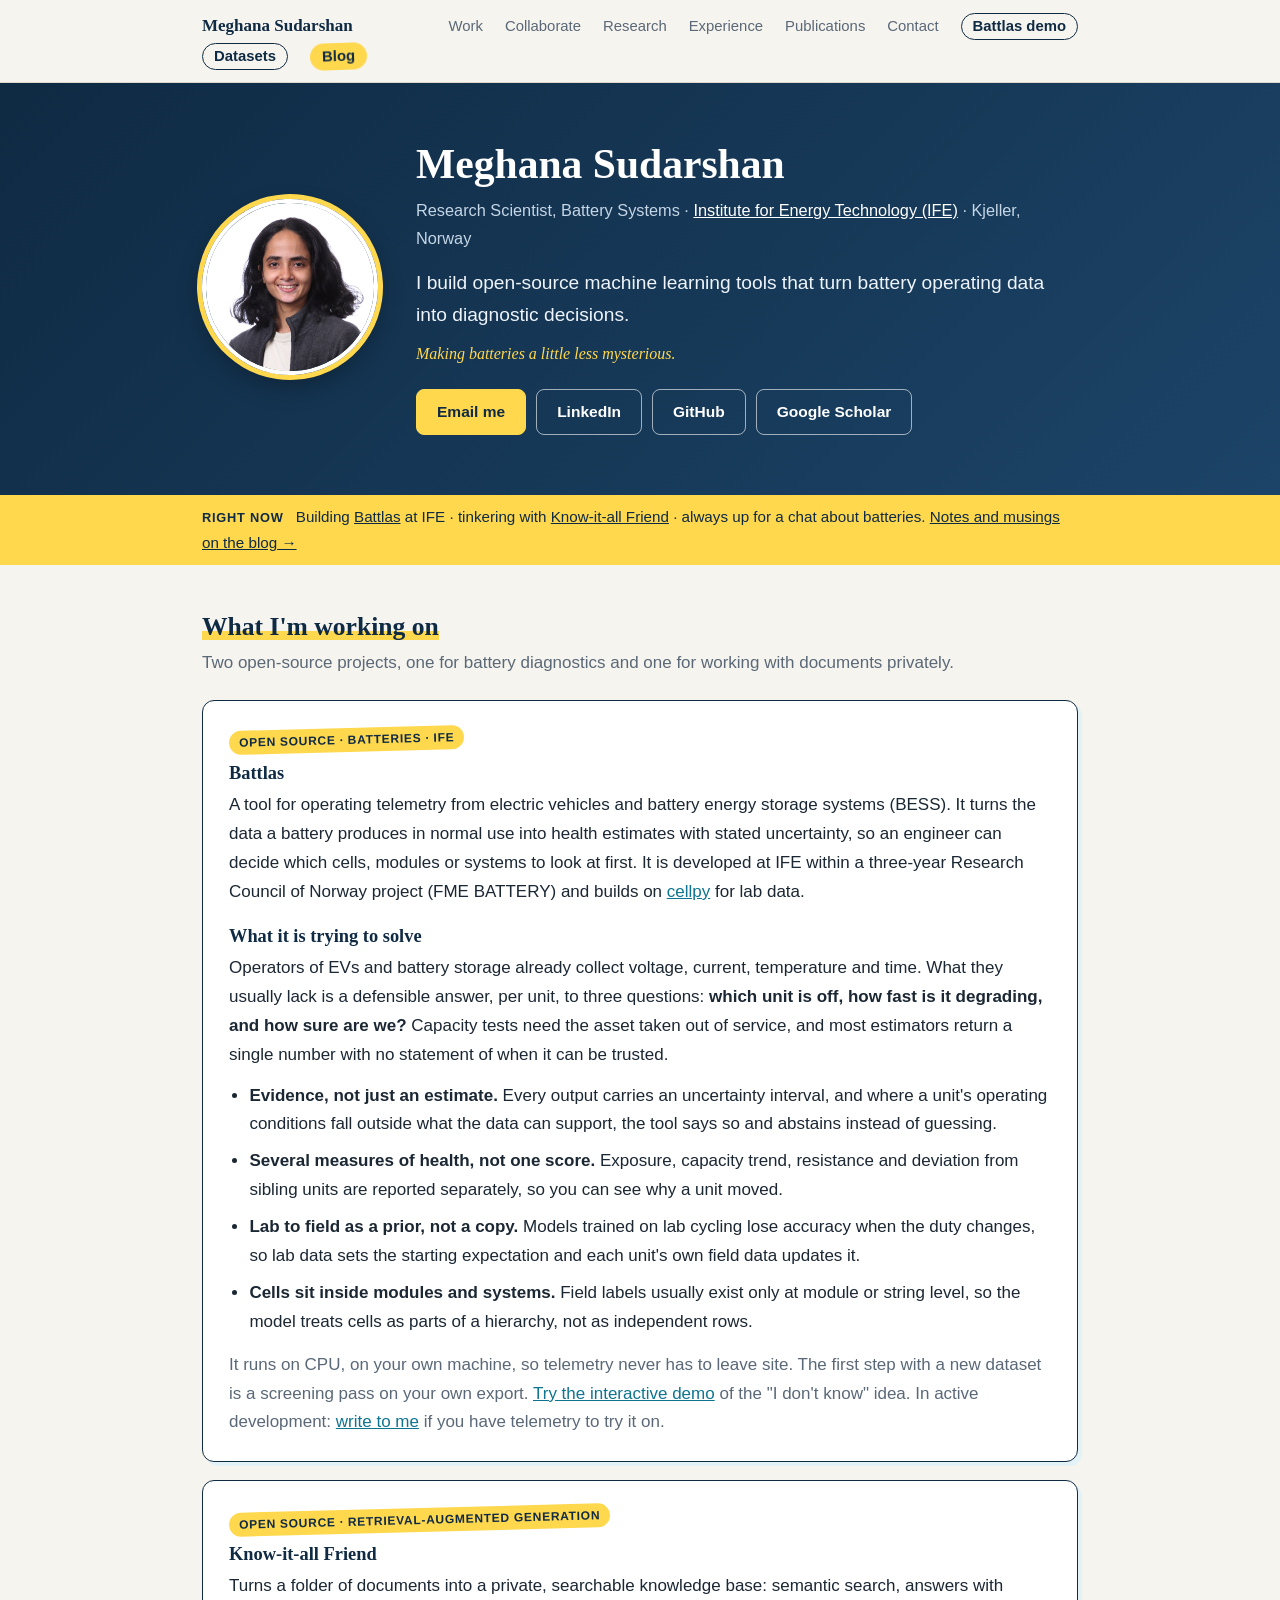
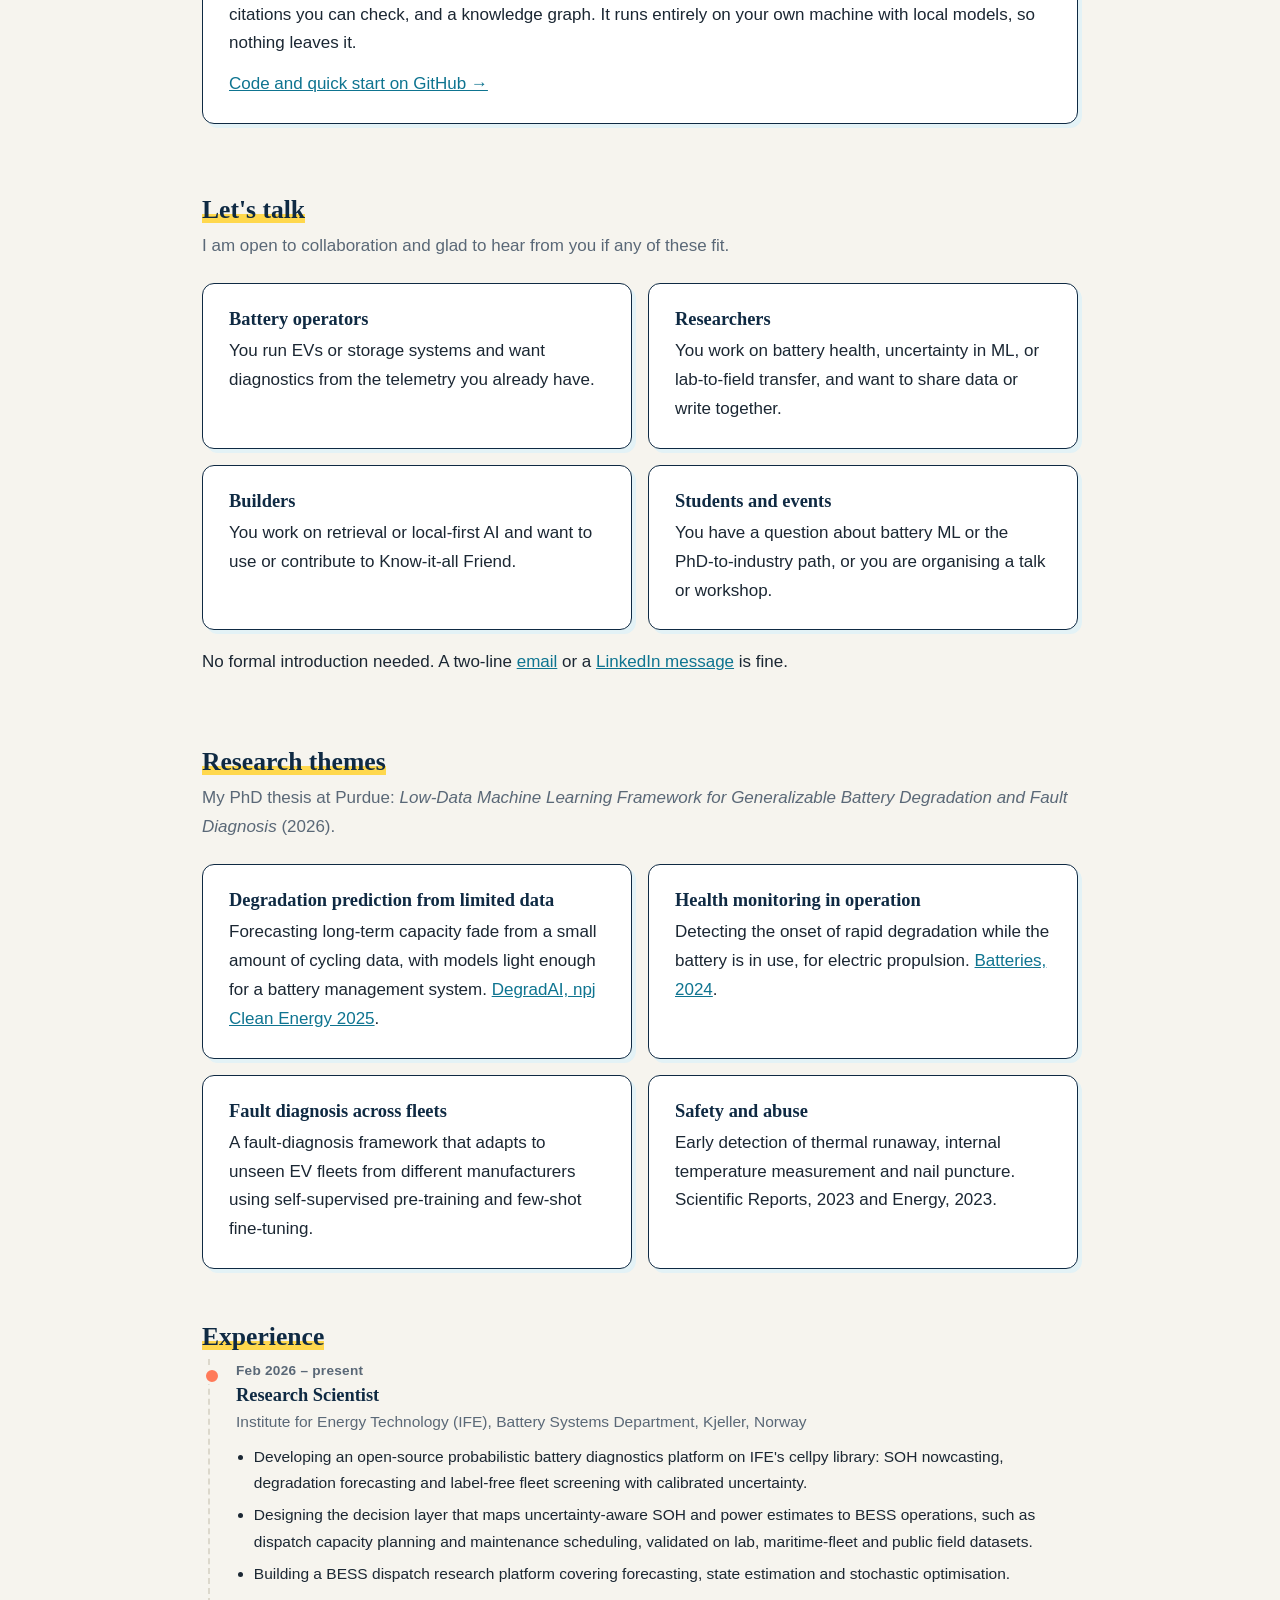
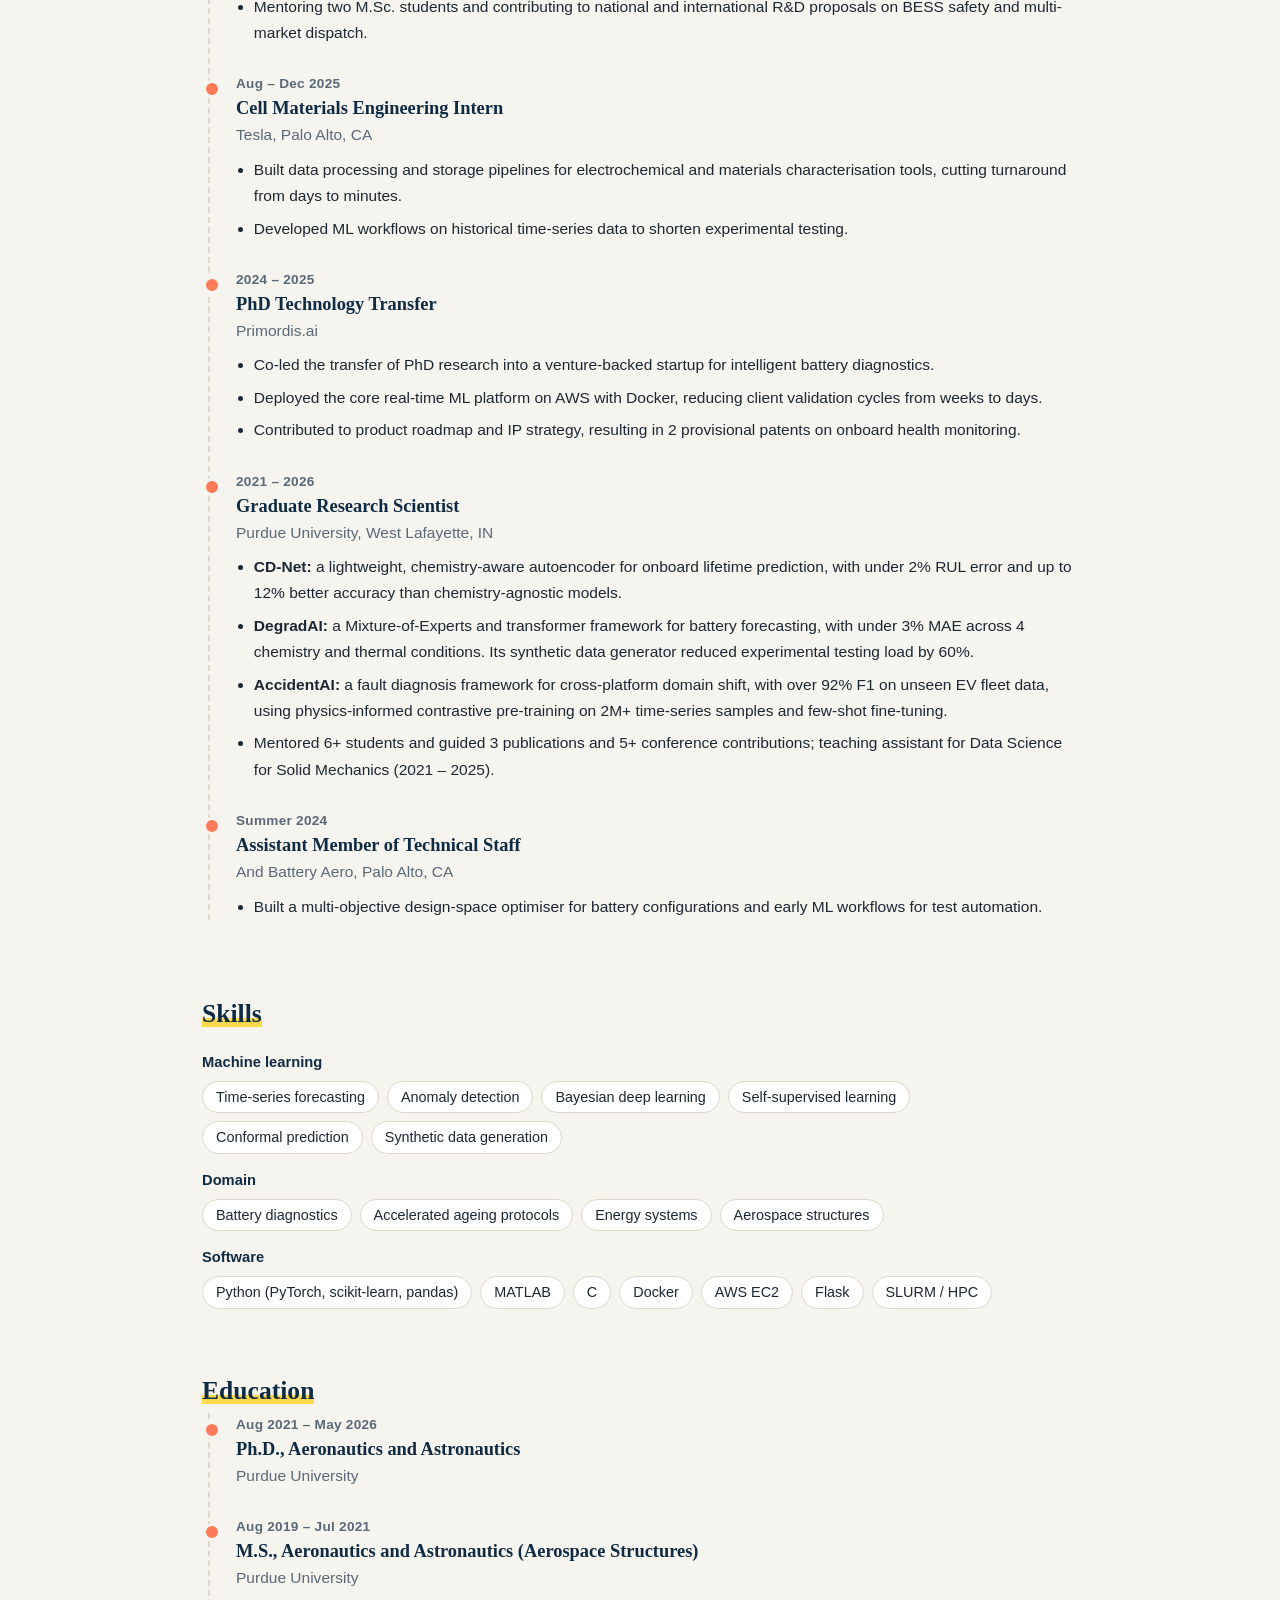
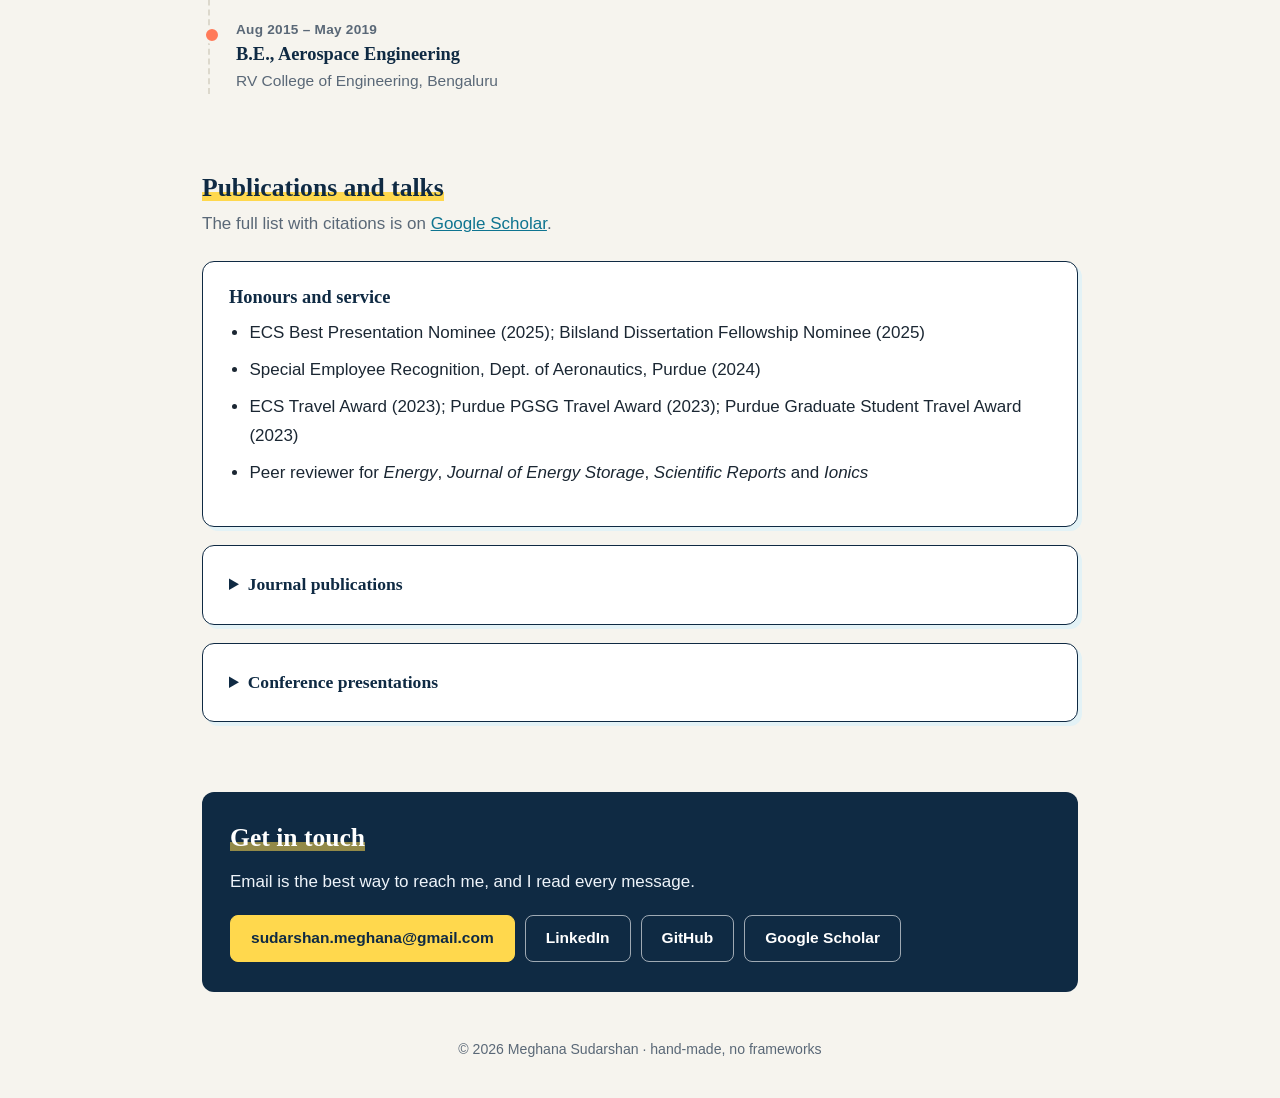
==== commit a04912a6: "Add quirky theme, blog, Battlas demo and dataset guide Shared style.css with playful touches, a blog" ====
--- a/index.html
+++ b/index.html
@@ -28,118 +28,8 @@
       ]
     }
     </script>
-    <style>
-        :root {
-            --bg: #f4f6f9;
-            --card: #ffffff;
-            --text: #1b2733;
-            --muted: #5a6877;
-            --line: #dde3ea;
-            --navy: #0f2a43;
-            --navy-2: #1c4468;
-            --accent: #0e7490;
-            --accent-soft: #e3f2f6;
-        }
-        * { box-sizing: border-box; }
-        html { scroll-behavior: smooth; scroll-padding-top: 70px; }
-        body {
-            margin: 0; background: var(--bg); color: var(--text);
-            font: 17px/1.7 -apple-system, "Segoe UI", Roboto, "Helvetica Neue", Arial, sans-serif;
-            -webkit-font-smoothing: antialiased;
-        }
-        h1, h2, h3 { font-family: Georgia, "Times New Roman", serif; line-height: 1.25; color: var(--navy); margin: 0; }
-        h2 { font-size: 1.6rem; margin-bottom: 6px; }
-        h3 { font-size: 1.15rem; margin-bottom: 6px; }
-        a { color: var(--accent); }
-        .wrap { max-width: 920px; margin: 0 auto; padding: 0 22px; }
-        .muted { color: var(--muted); }
-
-        /* top bar */
-        .topbar {
-            position: sticky; top: 0; z-index: 10; background: rgba(255,255,255,0.94);
-            backdrop-filter: blur(8px); border-bottom: 1px solid var(--line);
-        }
-        .topbar .wrap { display: flex; flex-wrap: wrap; gap: 2px 22px; align-items: center; padding-top: 12px; padding-bottom: 12px; }
-        .topbar .brand { font-family: Georgia, serif; font-weight: 700; color: var(--navy); text-decoration: none; margin-right: auto; }
-        .topbar a.nav { color: var(--muted); text-decoration: none; font-size: 0.93rem; font-weight: 500; }
-        .topbar a.nav:hover { color: var(--accent); }
-
-        /* hero */
-        .hero { background: linear-gradient(135deg, var(--navy) 0%, var(--navy-2) 100%); color: #fff; }
-        .hero .wrap { display: flex; gap: 34px; align-items: center; padding-top: 56px; padding-bottom: 60px; }
-        .hero img {
-            width: 168px; height: 168px; border-radius: 50%; object-fit: cover; flex: none;
-            border: 4px solid rgba(255,255,255,0.9); box-shadow: 0 8px 24px rgba(0,0,0,0.3);
-        }
-        .hero h1 { color: #fff; font-size: 2.6rem; }
-        .hero .role { margin: 6px 0 14px; color: #c5d6e6; font-size: 1.02rem; }
-        .hero .role a { color: #fff; }
-        .hero .pitch { font-size: 1.2rem; margin: 0 0 24px; max-width: 34em; color: #eef4fa; }
-        .btns { display: flex; flex-wrap: wrap; gap: 10px; margin: 0; padding: 0; list-style: none; }
-        .btn {
-            display: inline-block; padding: 9px 20px; border-radius: 8px; font-size: 0.97rem; font-weight: 600;
-            text-decoration: none; border: 1.5px solid rgba(255,255,255,0.6); color: #fff;
-        }
-        .btn:hover { background: rgba(255,255,255,0.14); }
-        .btn.primary { background: #fff; color: var(--navy); border-color: #fff; }
-        .btn.primary:hover { background: #e9f1f8; }
-
-        /* sections */
-        section { padding: 46px 0 6px; }
-        .lead { color: var(--muted); margin: 0 0 22px; }
-        .card {
-            background: var(--card); border: 1px solid var(--line); border-radius: 12px;
-            padding: 24px 26px; margin-bottom: 18px; box-shadow: 0 1px 3px rgba(15,42,67,0.06);
-        }
-        .card p { margin: 0 0 12px; }
-        .card p:last-child { margin-bottom: 0; }
-        .tag {
-            display: inline-block; font-size: 0.75rem; font-weight: 700; letter-spacing: 0.06em; text-transform: uppercase;
-            color: var(--accent); background: var(--accent-soft); padding: 2px 10px; border-radius: 999px; margin-bottom: 10px;
-        }
-        ul.plain { padding-left: 1.2em; margin: 0 0 14px; }
-        ul.plain li { margin-bottom: 8px; }
-        .grid { display: grid; grid-template-columns: repeat(2, 1fr); gap: 16px; }
-        .grid .card { margin: 0; }
-
-        /* timeline */
-        .tl { border-left: 2px solid var(--line); margin-left: 6px; padding-left: 26px; }
-        .tl-item { position: relative; margin-bottom: 26px; }
-        .tl-item::before {
-            content: ""; position: absolute; left: -33px; top: 8px; width: 12px; height: 12px;
-            background: var(--accent); border: 3px solid var(--bg); border-radius: 50%; box-sizing: content-box;
-        }
-        .tl-item .when { font-size: 0.85rem; color: var(--muted); font-weight: 600; letter-spacing: 0.02em; }
-        .tl-item h3 { margin: 2px 0 2px; }
-        .tl-item .org { color: var(--muted); margin: 0 0 8px; font-size: 0.97rem; }
-        .tl-item ul { margin: 0; padding-left: 1.15em; font-size: 0.97rem; }
-        .tl-item li { margin-bottom: 6px; }
-
-        .chips { display: flex; flex-wrap: wrap; gap: 8px; margin: 6px 0 14px; padding: 0; list-style: none; }
-        .chips li { background: var(--card); border: 1px solid var(--line); border-radius: 999px; padding: 3px 13px; font-size: 0.9rem; }
-        .label { font-weight: 700; color: var(--navy); font-size: 0.92rem; margin: 14px 0 0; }
-
-        ol.pubs { padding-left: 1.4em; font-size: 0.94rem; margin: 14px 0 0; }
-        ol.pubs li { margin-bottom: 11px; }
-        details.card summary { cursor: pointer; font-family: Georgia, serif; font-weight: 700; font-size: 1.1rem; color: var(--navy); }
-        details.card[open] summary { margin-bottom: 4px; }
-
-        .contact { background: var(--navy); color: #eef4fa; border-radius: 12px; padding: 30px 28px; margin: 46px 0; }
-        .contact h2 { color: #fff; }
-        .contact p { margin: 8px 0 18px; }
-        .contact a:not(.btn) { color: #fff; }
-
-        footer { text-align: center; color: var(--muted); font-size: 0.88rem; padding: 0 0 36px; }
-
-        @media (max-width: 640px) {
-            .hero .wrap { flex-direction: column; align-items: flex-start; gap: 22px; padding-top: 36px; padding-bottom: 40px; }
-            .hero h1 { font-size: 2.1rem; }
-            .hero img { width: 128px; height: 128px; }
-            .topbar .brand { flex-basis: 100%; }
-            .card { padding: 20px 18px; }
-            .grid { grid-template-columns: 1fr; }
-        }
-    </style>
+    <link rel="icon" href="data:image/svg+xml,%3Csvg xmlns='http://www.w3.org/2000/svg' viewBox='0 0 32 32'%3E%3Crect x='3' y='9' width='23' height='14' rx='3' fill='%23ffd84d' stroke='%230f2a43' stroke-width='2'/%3E%3Crect x='27' y='13' width='3' height='6' rx='1' fill='%230f2a43'/%3E%3C/svg%3E">
+    <link rel="stylesheet" href="style.css">
 </head>
 <body>
     <div class="topbar">
@@ -151,6 +41,9 @@
             <a class="nav" href="#experience">Experience</a>
             <a class="nav" href="#publications">Publications</a>
             <a class="nav" href="#contact">Contact</a>
+            <a class="nav pill" href="battlas/">Battlas demo</a>
+            <a class="nav pill" href="datasets/">Datasets</a>
+            <a class="nav blog" href="blog/">Blog</a>
         </div>
     </div>
 
@@ -161,6 +54,7 @@
                 <h1>Meghana Sudarshan</h1>
                 <p class="role">Research Scientist, Battery Systems · <a href="https://ife.no">Institute for Energy Technology (IFE)</a> · Kjeller, Norway</p>
                 <p class="pitch">I build open-source machine learning tools that turn battery operating data into diagnostic decisions.</p>
+                <p class="aside scribble">Making batteries a little less mysterious.</p>
                 <ul class="btns">
                     <li><a class="btn primary" href="mailto:sudarshan.meghana@gmail.com?subject=Hello%20from%20your%20website">Email me</a></li>
                     <li><a class="btn" href="https://www.linkedin.com/in/meghanasudarshan/">LinkedIn</a></li>
@@ -170,6 +64,7 @@
             </div>
         </div>
     </header>
+    <div class="now"><div class="wrap"><b>Right now</b> Building <a href="#work">Battlas</a> at IFE · tinkering with <a href="https://github.com/msudars/know-it-all-friend">Know-it-all Friend</a> · always up for a chat about batteries. <a href="blog/">Notes and musings on the blog &rarr;</a></div></div>
 
     <main class="wrap">
         <section id="work">
@@ -203,7 +98,7 @@
                 <p class="muted">
                     It runs on CPU, on your own machine, so telemetry never has to leave site.
                     The first step with a new dataset is a screening pass on your own export.
-                    In active development: <a href="mailto:sudarshan.meghana@gmail.com?subject=Battlas">write to me</a> if you have telemetry to try it on.
+                    <a href="battlas/">Try the interactive demo</a> of the "I don't know" idea. In active development: <a href="mailto:sudarshan.meghana@gmail.com?subject=Battlas">write to me</a> if you have telemetry to try it on.
                 </p>
             </div>
 
@@ -406,6 +301,10 @@
         </section>
     </main>
 
-    <footer>&copy; 2026 Meghana Sudarshan</footer>
+    <footer>
+        <p class="full-msg">Battery full. Thanks for reading.</p>
+        &copy; 2026 Meghana Sudarshan · hand-made, no frameworks
+    </footer>
+    <script src="site.js"></script>
 </body>
 </html>
--- a/style.css
+++ b/style.css
@@ -0,0 +1,171 @@
+:root {
+    --bg: #f6f4ee;
+    --card: #ffffff;
+    --text: #1b2733;
+    --muted: #5a6877;
+    --line: #dcd8cc;
+    --navy: #0f2a43;
+    --navy-2: #1c4468;
+    --accent: #0e7490;
+    --accent-soft: #e3f2f6;
+    --sun: #ffd84d;
+    --pop: #ff7a59;
+}
+* { box-sizing: border-box; }
+html { scroll-behavior: smooth; scroll-padding-top: 70px; }
+body {
+    margin: 0; background: var(--bg); color: var(--text);
+    font: 17px/1.7 -apple-system, "Segoe UI", Roboto, "Helvetica Neue", Arial, sans-serif;
+    -webkit-font-smoothing: antialiased;
+}
+h1, h2, h3 { font-family: Georgia, "Times New Roman", serif; line-height: 1.25; color: var(--navy); margin: 0; }
+h2 { font-size: 1.6rem; margin-bottom: 6px; display: inline-block; background: linear-gradient(transparent 62%, var(--sun) 62%, var(--sun) 92%, transparent 92%); }
+h3 { font-size: 1.15rem; margin-bottom: 6px; }
+a { color: var(--accent); }
+.wrap { max-width: 920px; margin: 0 auto; padding: 0 22px; }
+.narrow { max-width: 700px; }
+.muted { color: var(--muted); }
+.scribble { font-family: Georgia, serif; font-style: italic; }
+
+/* top bar */
+.topbar { position: sticky; top: 0; z-index: 10; background: rgba(246,244,238,0.94); backdrop-filter: blur(8px); border-bottom: 1px solid var(--line); }
+.topbar .wrap { display: flex; flex-wrap: wrap; gap: 2px 22px; align-items: center; padding-top: 12px; padding-bottom: 12px; }
+.topbar .brand { font-family: Georgia, serif; font-weight: 700; color: var(--navy); text-decoration: none; margin-right: auto; }
+.topbar a.nav { color: var(--muted); text-decoration: none; font-size: 0.93rem; font-weight: 500; }
+.topbar a.nav:hover { color: var(--accent); }
+.topbar a.nav.blog { color: var(--navy); font-weight: 700; background: var(--sun); padding: 1px 12px; border-radius: 999px; transform: rotate(-2deg); }
+.topbar a.nav.blog:hover { color: var(--navy); transform: rotate(2deg); }
+
+/* hero */
+.hero { background: linear-gradient(135deg, var(--navy) 0%, var(--navy-2) 100%); color: #fff; overflow: hidden; }
+.hero .wrap { display: flex; gap: 38px; align-items: center; padding-top: 56px; padding-bottom: 60px; }
+.hero img {
+    width: 176px; height: 176px; border-radius: 50%; object-fit: cover; flex: none;
+    border: 4px solid #fff; box-shadow: 0 0 0 5px var(--sun), 0 10px 26px rgba(0,0,0,0.3); transform: rotate(-3deg); transition: transform .25s;
+}
+.hero img:hover { transform: rotate(3deg) scale(1.03); }
+.hero h1 { color: #fff; font-size: 2.6rem; }
+.hero .role { margin: 6px 0 14px; color: #c5d6e6; font-size: 1.02rem; }
+.hero .role a { color: #fff; }
+.hero .pitch { font-size: 1.2rem; margin: 0 0 8px; max-width: 34em; color: #eef4fa; }
+.hero .aside { margin: 0 0 22px; color: var(--sun); font-size: 1rem; }
+.btns { display: flex; flex-wrap: wrap; gap: 10px; margin: 0; padding: 0; list-style: none; }
+.btn { display: inline-block; padding: 9px 20px; border-radius: 8px; font-size: 0.97rem; font-weight: 600; text-decoration: none; border: 1.5px solid rgba(255,255,255,0.6); color: #fff; transition: transform .15s; }
+.btn:hover { background: rgba(255,255,255,0.14); transform: translateY(-2px) rotate(-1deg); }
+.btn.primary { background: var(--sun); color: var(--navy); border-color: var(--sun); }
+.btn.primary:hover { background: #ffe27a; }
+
+/* "right now" strip */
+.now { background: var(--sun); color: var(--navy); font-size: 0.95rem; }
+.now .wrap { padding-top: 9px; padding-bottom: 9px; }
+.now b { text-transform: uppercase; letter-spacing: .06em; font-size: .8rem; margin-right: 8px; }
+.now a { color: var(--navy); }
+
+/* sections */
+section { padding: 46px 0 6px; }
+.lead { color: var(--muted); margin: 0 0 22px; }
+.card {
+    background: var(--card); border: 1.5px solid var(--navy); border-radius: 12px; padding: 24px 26px; margin-bottom: 18px;
+    box-shadow: 4px 4px 0 var(--accent-soft); transition: transform .15s, box-shadow .15s;
+}
+.card:hover { transform: translate(-1px,-1px); box-shadow: 6px 6px 0 var(--sun); }
+.card p { margin: 0 0 12px; }
+.card p:last-child { margin-bottom: 0; }
+.tag { display: inline-block; font-size: 0.75rem; font-weight: 700; letter-spacing: 0.06em; text-transform: uppercase; color: var(--navy); background: var(--sun); padding: 2px 10px; border-radius: 999px; margin-bottom: 10px; transform: rotate(-1.5deg); }
+ul.plain { padding-left: 1.2em; margin: 0 0 14px; }
+ul.plain li { margin-bottom: 8px; }
+.grid { display: grid; grid-template-columns: repeat(2, 1fr); gap: 16px; }
+.grid .card { margin: 0; }
+
+/* timeline */
+.tl { border-left: 2px dashed var(--line); margin-left: 6px; padding-left: 26px; }
+.tl-item { position: relative; margin-bottom: 26px; }
+.tl-item::before { content: ""; position: absolute; left: -33px; top: 8px; width: 12px; height: 12px; background: var(--pop); border: 3px solid var(--bg); border-radius: 50%; box-sizing: content-box; }
+.tl-item .when { font-size: 0.85rem; color: var(--muted); font-weight: 600; letter-spacing: 0.02em; }
+.tl-item h3 { margin: 2px 0 2px; }
+.tl-item .org { color: var(--muted); margin: 0 0 8px; font-size: 0.97rem; }
+.tl-item ul { margin: 0; padding-left: 1.15em; font-size: 0.97rem; }
+.tl-item li { margin-bottom: 6px; }
+
+.chips { display: flex; flex-wrap: wrap; gap: 8px; margin: 6px 0 14px; padding: 0; list-style: none; }
+.chips li { background: var(--card); border: 1.5px solid var(--line); border-radius: 999px; padding: 3px 13px; font-size: 0.9rem; transition: transform .15s, border-color .15s; }
+.chips li:hover { transform: rotate(-2deg) scale(1.05); border-color: var(--pop); }
+.label { font-weight: 700; color: var(--navy); font-size: 0.92rem; margin: 14px 0 0; }
+
+ol.pubs { padding-left: 1.4em; font-size: 0.94rem; margin: 14px 0 0; }
+ol.pubs li { margin-bottom: 11px; }
+details.card summary { cursor: pointer; font-family: Georgia, serif; font-weight: 700; font-size: 1.1rem; color: var(--navy); }
+details.card[open] summary { margin-bottom: 4px; }
+
+.contact { background: var(--navy); color: #eef4fa; border-radius: 12px; padding: 30px 28px; margin: 46px 0; }
+.contact h2 { color: #fff; background: linear-gradient(transparent 62%, rgba(255,216,77,.55) 62%, rgba(255,216,77,.55) 92%, transparent 92%); }
+.contact p { margin: 8px 0 18px; }
+.contact a:not(.btn) { color: #fff; }
+
+footer { text-align: center; color: var(--muted); font-size: 0.88rem; padding: 0 0 36px; }
+
+/* blog */
+.posts { list-style: none; margin: 0; padding: 0; }
+.posts li { margin-bottom: 18px; }
+.posts a.post { display: block; text-decoration: none; color: inherit; }
+.posts .date { font-size: 0.85rem; color: var(--muted); font-weight: 600; }
+.posts h3 { margin: 2px 0 6px; }
+.posts p { margin: 0; color: var(--muted); }
+.post-body { font-size: 1.05rem; }
+.post-body h1 { font-size: 2.2rem; margin: 0 0 6px; }
+.post-body p { margin: 0 0 1.1em; }
+.post-body .date { color: var(--muted); font-weight: 600; font-size: 0.9rem; margin-bottom: 26px; }
+
+@media (max-width: 640px) {
+    .hero .wrap { flex-direction: column; align-items: flex-start; gap: 24px; padding-top: 36px; padding-bottom: 40px; }
+    .hero h1 { font-size: 2.1rem; }
+    .hero img { width: 132px; height: 132px; }
+    .topbar .brand { flex-basis: 100%; }
+    .card { padding: 20px 18px; }
+    .grid { grid-template-columns: 1fr; }
+}
+@media (prefers-reduced-motion: reduce) {
+    * { transition: none !important; }
+    .hero img, .tag, .topbar a.nav.blog { transform: none; }
+}
+
+/* reading-charge bar */
+#charge { position: fixed; top: 0; left: 0; height: 3px; width: 0; background: var(--pop); z-index: 20; transition: width .1s; }
+.full-msg { display: none; color: var(--accent); font-weight: 600; }
+.full-msg.on { display: block; }
+
+/* topbar pills */
+.topbar a.nav.pill { color: var(--navy); font-weight: 700; border: 1.5px solid var(--navy); padding: 0 11px; border-radius: 999px; }
+.topbar a.nav.pill:hover { background: var(--sun); color: var(--navy); }
+
+/* demo */
+.demo { display: grid; grid-template-columns: 1fr 1fr; gap: 18px; align-items: start; }
+.demo .ctl label { display: flex; justify-content: space-between; font-weight: 600; font-size: .95rem; margin-top: 14px; }
+.demo .ctl label output { font-family: ui-monospace, Menlo, monospace; color: var(--accent); }
+.demo input[type=range] { width: 100%; accent-color: var(--accent); }
+.demo svg { width: 100%; height: auto; display: block; }
+.verdict { border-radius: 10px; padding: 12px 16px; font-weight: 700; margin: 0 0 10px; border: 1.5px solid; }
+.verdict small { display: block; font-weight: 400; margin-top: 2px; }
+.v-green { background: #e6f4ec; color: #14633a; border-color: #14633a; }
+.v-amber { background: #fdf2dc; color: #85570f; border-color: #85570f; }
+.v-red { background: #fbe6e3; color: #9b2c1f; border-color: #9b2c1f; }
+.v-grey { background: #eceef1; color: #3d4852; border-color: #3d4852; }
+.versus { background: var(--bg); border: 1.5px dashed var(--line); border-radius: 10px; padding: 10px 14px; font-size: .93rem; margin: 0; }
+.fineprint { font-size: .85rem; color: var(--muted); }
+
+/* dataset guide */
+.filters { display: flex; flex-wrap: wrap; gap: 8px; margin: 0 0 22px; padding: 0; list-style: none; }
+.filters button { font: inherit; font-size: .9rem; cursor: pointer; background: var(--card); border: 1.5px solid var(--navy); color: var(--navy); border-radius: 999px; padding: 3px 14px; }
+.filters button[aria-pressed=true] { background: var(--navy); color: #fff; }
+.ds h3 { display: flex; flex-wrap: wrap; gap: 4px 10px; align-items: baseline; }
+.ds dl { display: grid; grid-template-columns: 8.5em 1fr; gap: 6px 14px; margin: 12px 0 0; font-size: .95rem; }
+.ds dt { font-weight: 700; color: var(--navy); }
+.ds dd { margin: 0; }
+.ds dd.gotcha { background: linear-gradient(transparent 60%, rgba(255,216,77,.5) 60%); }
+.ds[hidden] { display: none; }
+
+@media (max-width: 640px) {
+    .demo { grid-template-columns: 1fr; }
+    .ds dl { grid-template-columns: 1fr; gap: 0; }
+    .ds dd { margin-bottom: 8px; }
+}
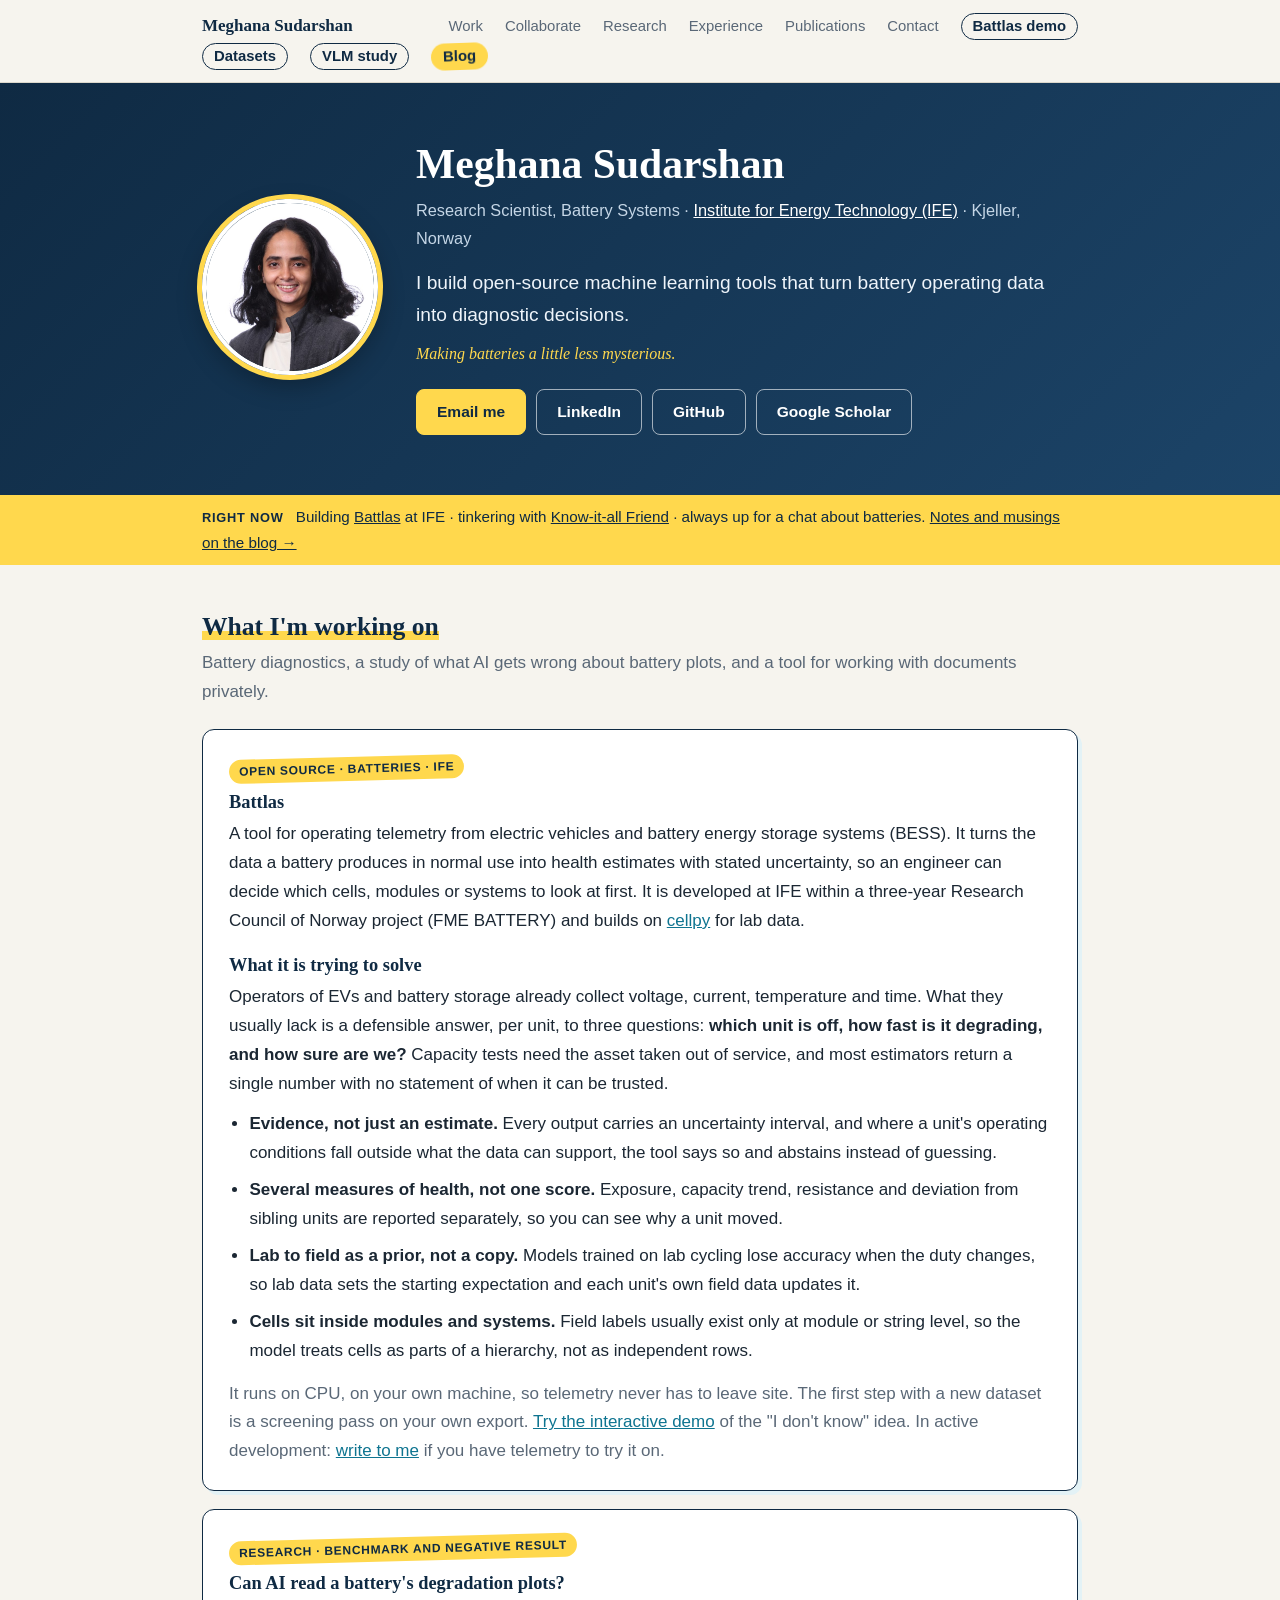
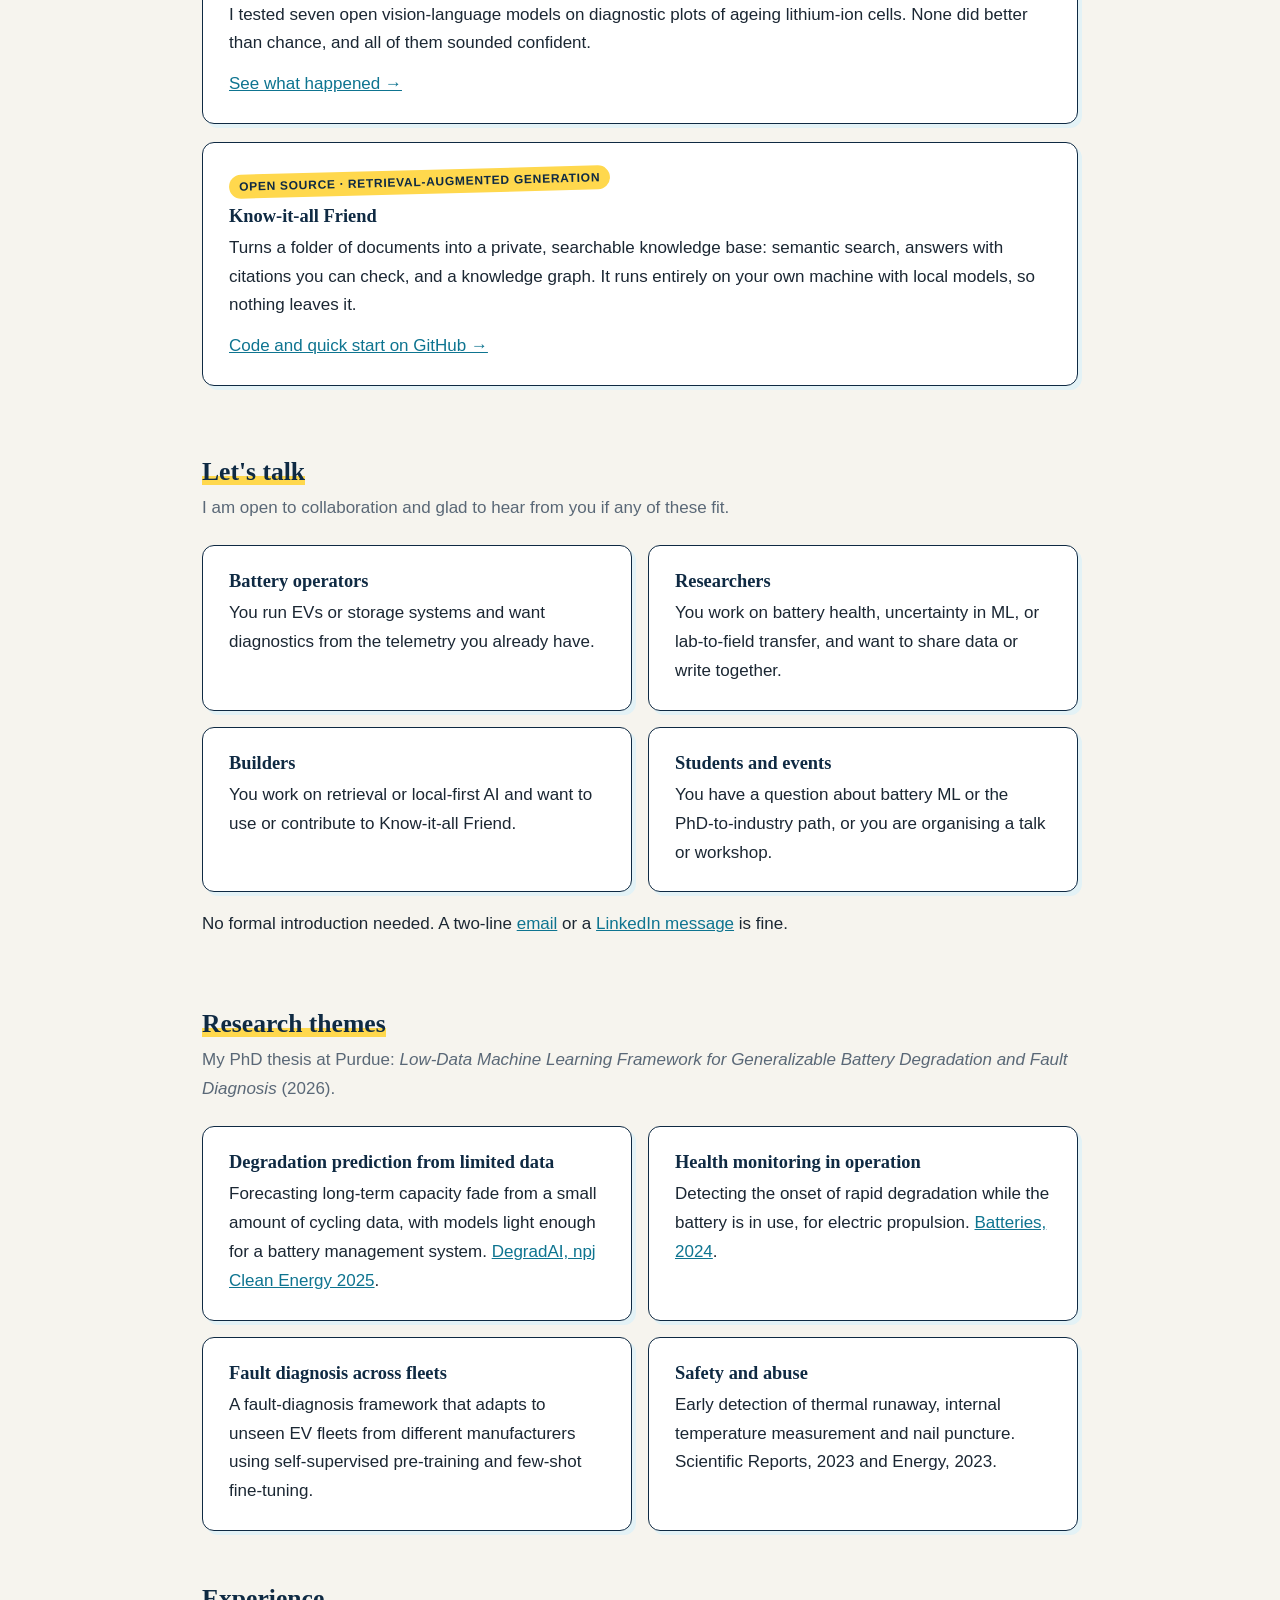
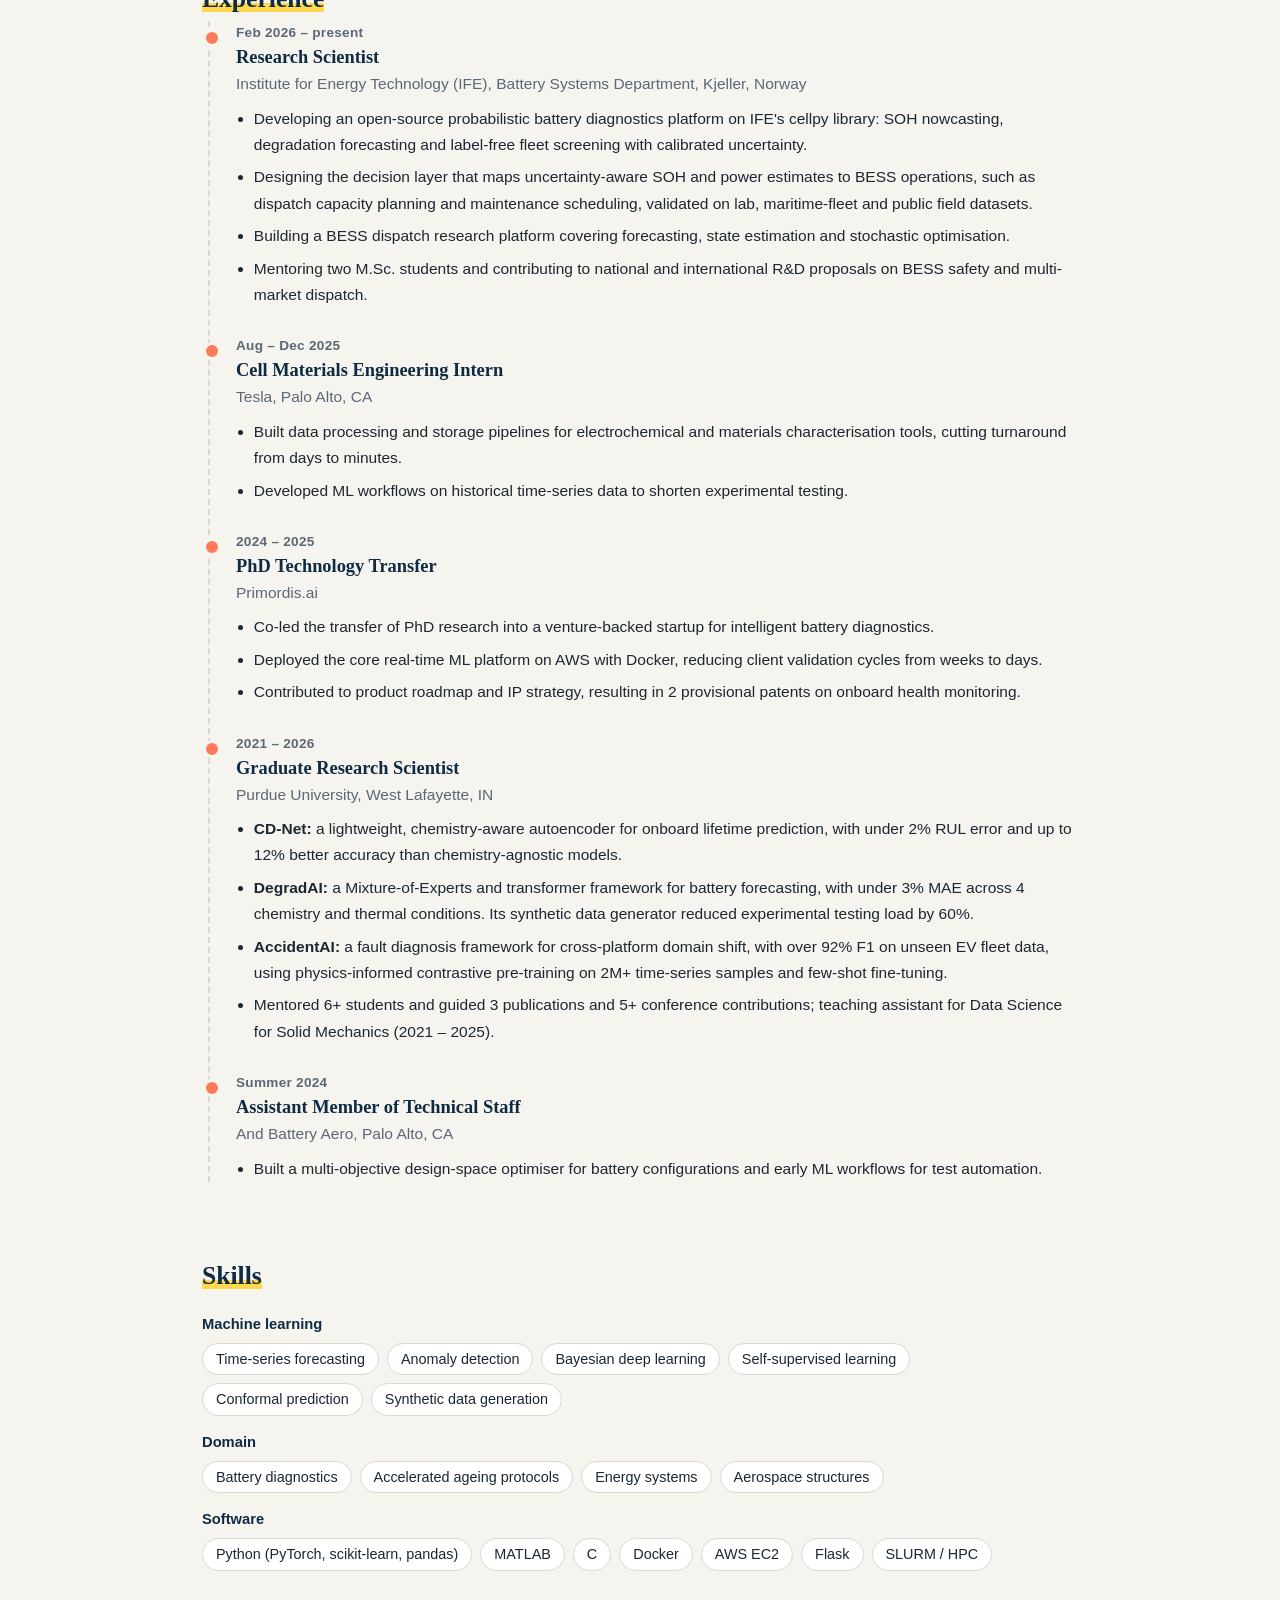
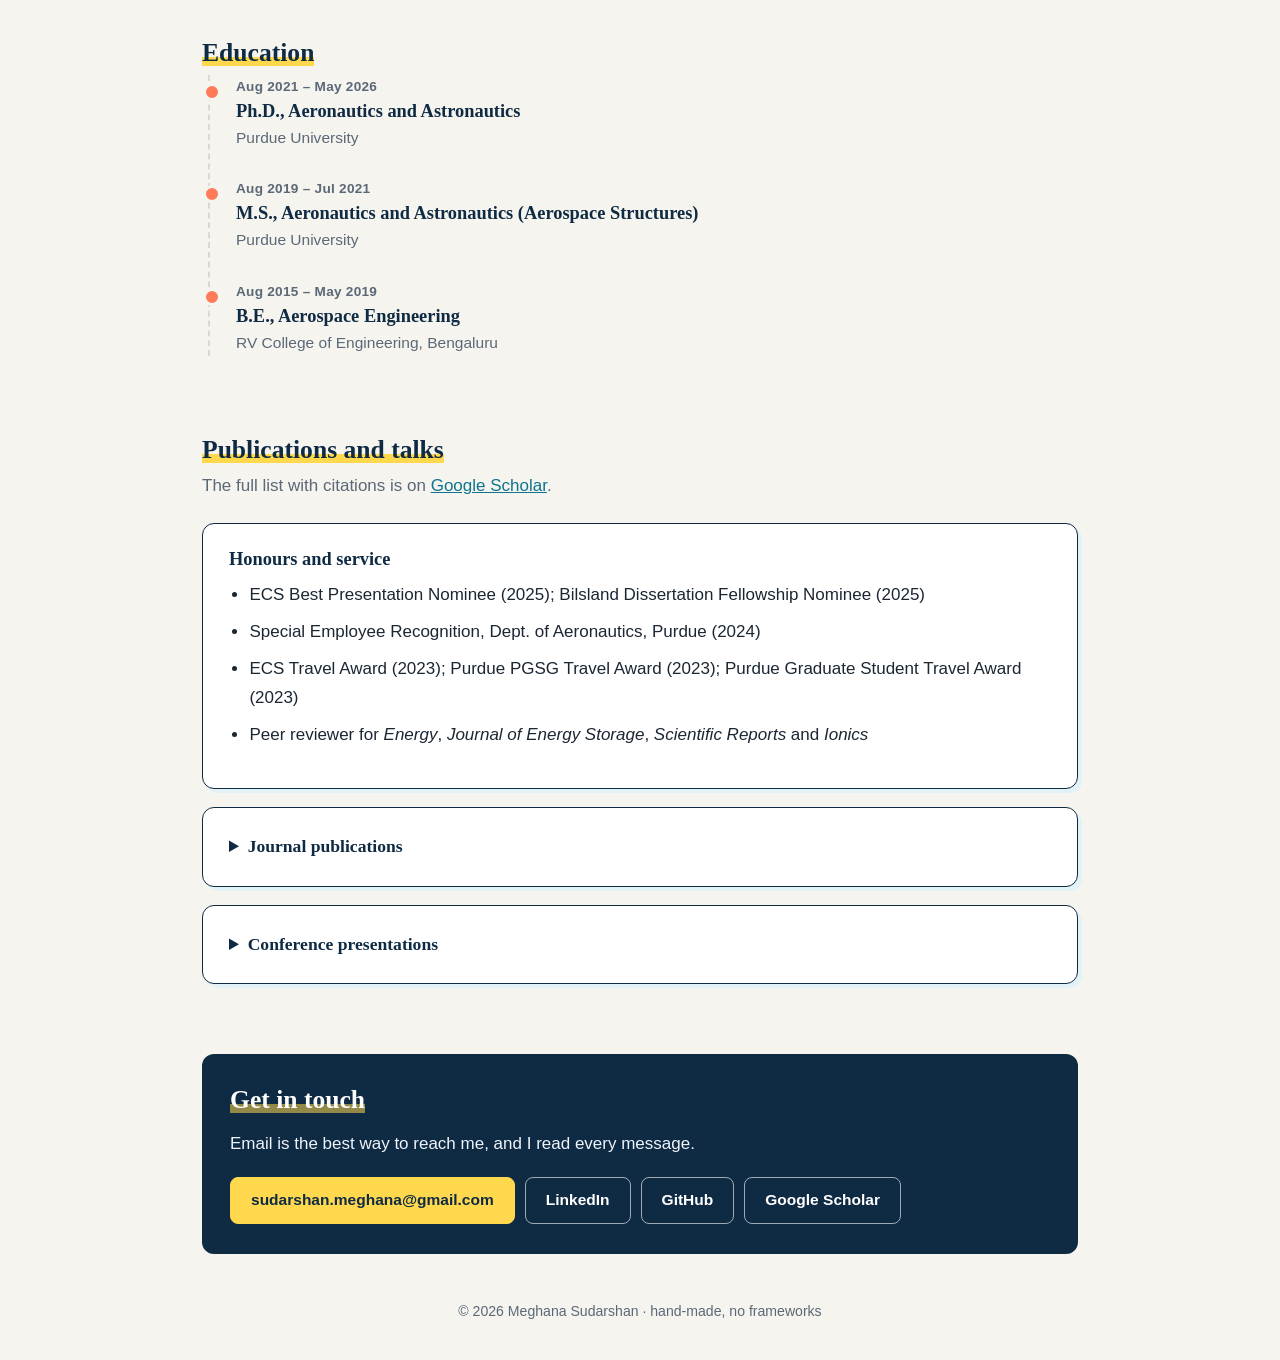
==== commit b396c3fb: "Add VLM-ICA study page and blog post New /vlm-ica/ summary page with a confidence-vs-accuracy chart," ====
--- a/index.html
+++ b/index.html
@@ -43,6 +43,7 @@
             <a class="nav" href="#contact">Contact</a>
             <a class="nav pill" href="battlas/">Battlas demo</a>
             <a class="nav pill" href="datasets/">Datasets</a>
+            <a class="nav pill" href="vlm-ica/">VLM study</a>
             <a class="nav blog" href="blog/">Blog</a>
         </div>
     </div>
@@ -69,7 +70,7 @@
     <main class="wrap">
         <section id="work">
             <h2>What I'm working on</h2>
-            <p class="lead">Two open-source projects, one for battery diagnostics and one for working with documents privately.</p>
+            <p class="lead">Battery diagnostics, a study of what AI gets wrong about battery plots, and a tool for working with documents privately.</p>
 
             <div class="card">
                 <span class="tag">Open source · batteries · IFE</span>
@@ -100,6 +101,16 @@
                     The first step with a new dataset is a screening pass on your own export.
                     <a href="battlas/">Try the interactive demo</a> of the "I don't know" idea. In active development: <a href="mailto:sudarshan.meghana@gmail.com?subject=Battlas">write to me</a> if you have telemetry to try it on.
                 </p>
+            </div>
+
+            <div class="card">
+                <span class="tag">Research · benchmark and negative result</span>
+                <h3>Can AI read a battery's degradation plots?</h3>
+                <p>
+                    I tested seven open vision-language models on diagnostic plots of ageing lithium-ion cells.
+                    None did better than chance, and all of them sounded confident.
+                </p>
+                <p><a href="vlm-ica/">See what happened →</a></p>
             </div>
 
             <div class="card">
--- a/style.css
+++ b/style.css
@@ -169,3 +169,24 @@
     .ds dl { grid-template-columns: 1fr; gap: 0; }
     .ds dd { margin-bottom: 8px; }
 }
+
+/* vlm-ica chart */
+.bars { margin: 16px 0 6px; }
+.bars .row { display: grid; grid-template-columns: 9.5em 1fr; gap: 4px 12px; align-items: center; margin-bottom: 12px; font-size: .9rem; }
+.bars .name { font-weight: 600; color: var(--navy); }
+.bars .track { position: relative; }
+.bars .track::after { content: ""; position: absolute; top: -2px; bottom: -2px; left: 20%; border-left: 2px dashed var(--navy); opacity: .55; }
+.bars .bar { display: block; height: 15px; width: var(--w); border-radius: 0 4px 4px 0; margin: 2px 0; position: relative; }
+.bars .bar span { position: absolute; left: calc(100% + 6px); top: -3px; font-size: .78rem; color: var(--muted); white-space: nowrap; }
+.bars .said { background: var(--navy-2); }
+.bars .got { background: var(--pop); }
+.legend { display: flex; flex-wrap: wrap; gap: 6px 18px; font-size: .85rem; color: var(--muted); margin: 0 0 4px; }
+.legend i { display: inline-block; width: 12px; height: 12px; border-radius: 3px; margin-right: 6px; vertical-align: -1px; }
+@media (max-width: 640px) { .bars .row { grid-template-columns: 1fr; } }
+
+/* blog figures */
+.post-body figure { margin: 26px 0; }
+.post-body figure img { width: 100%; height: auto; display: block; background: #fff; border: 1.5px solid var(--line); border-radius: 10px; }
+.post-body figcaption { font-size: .88rem; color: var(--muted); margin-top: 8px; }
+.post-body h2 { font-size: 1.3rem; margin: 30px 0 8px; display: block; background: none; }
+.post-body ul { padding-left: 1.2em; margin: 0 0 1.1em; }
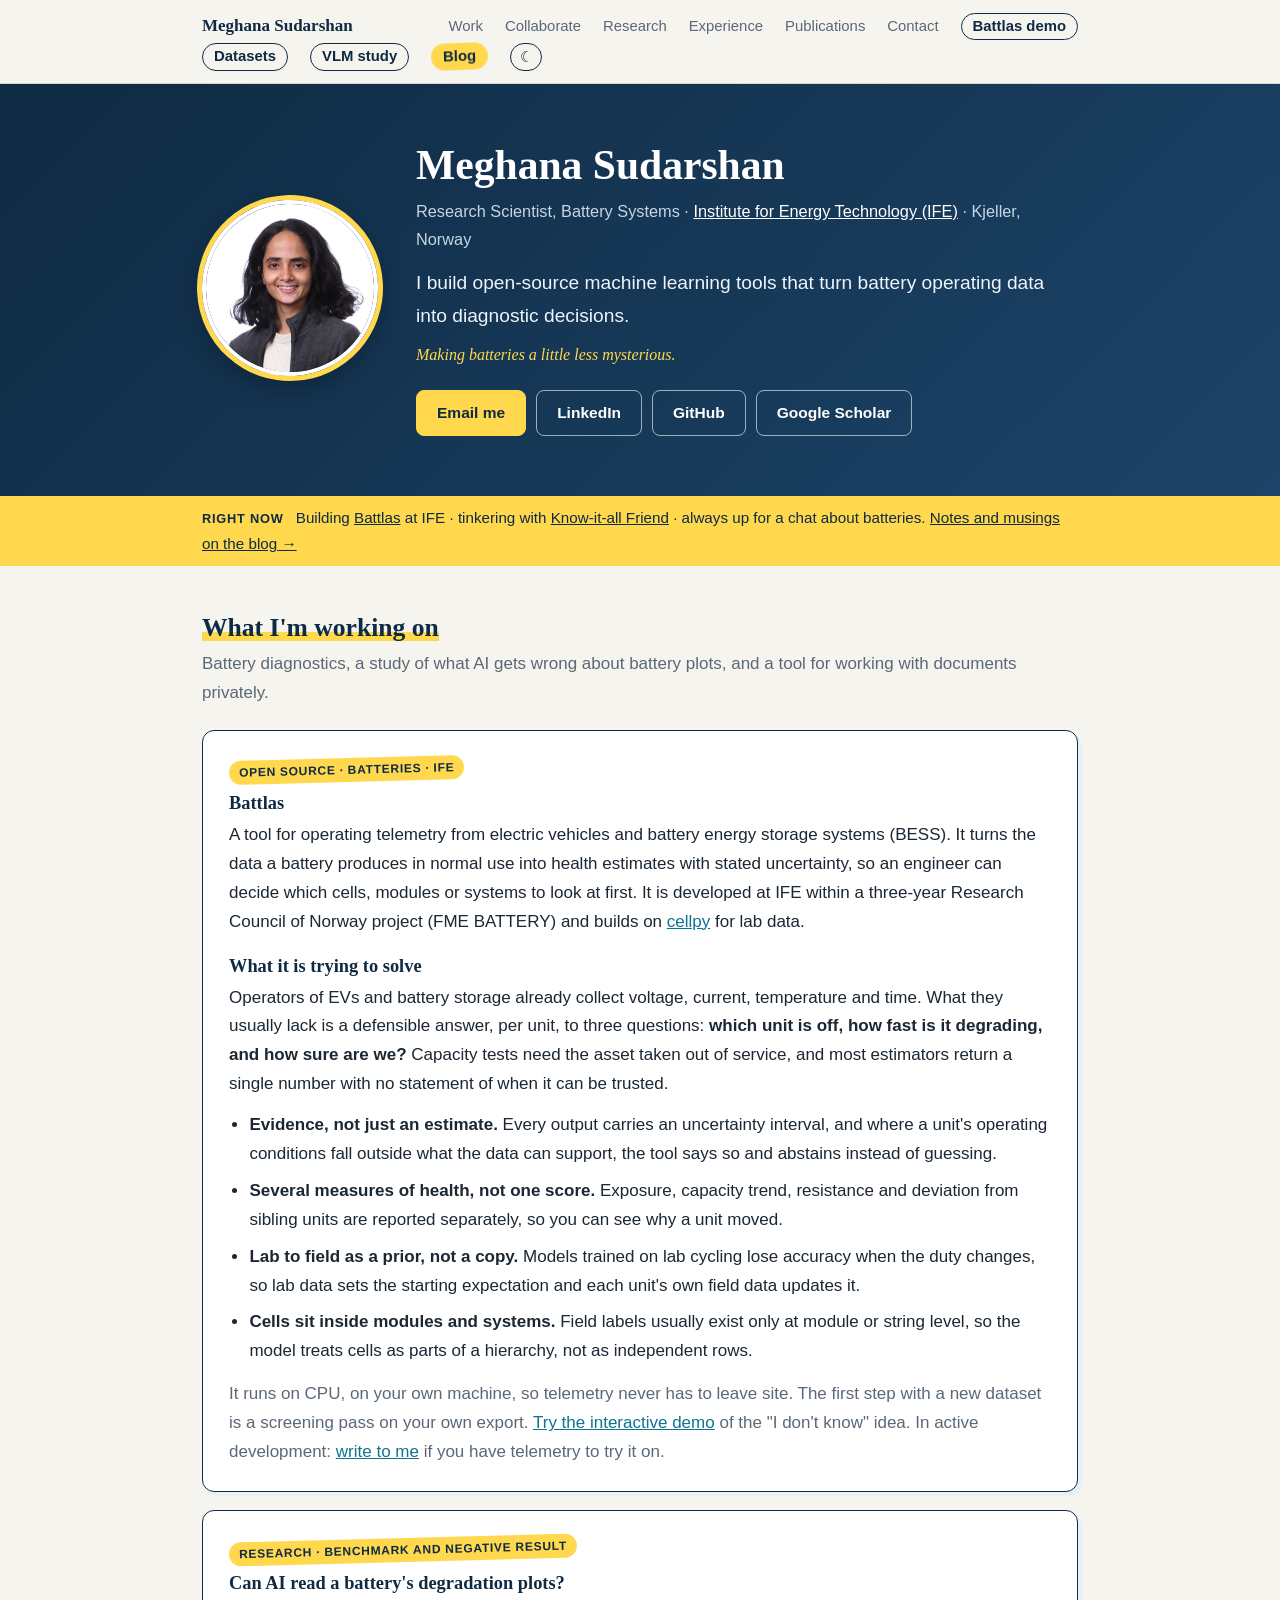
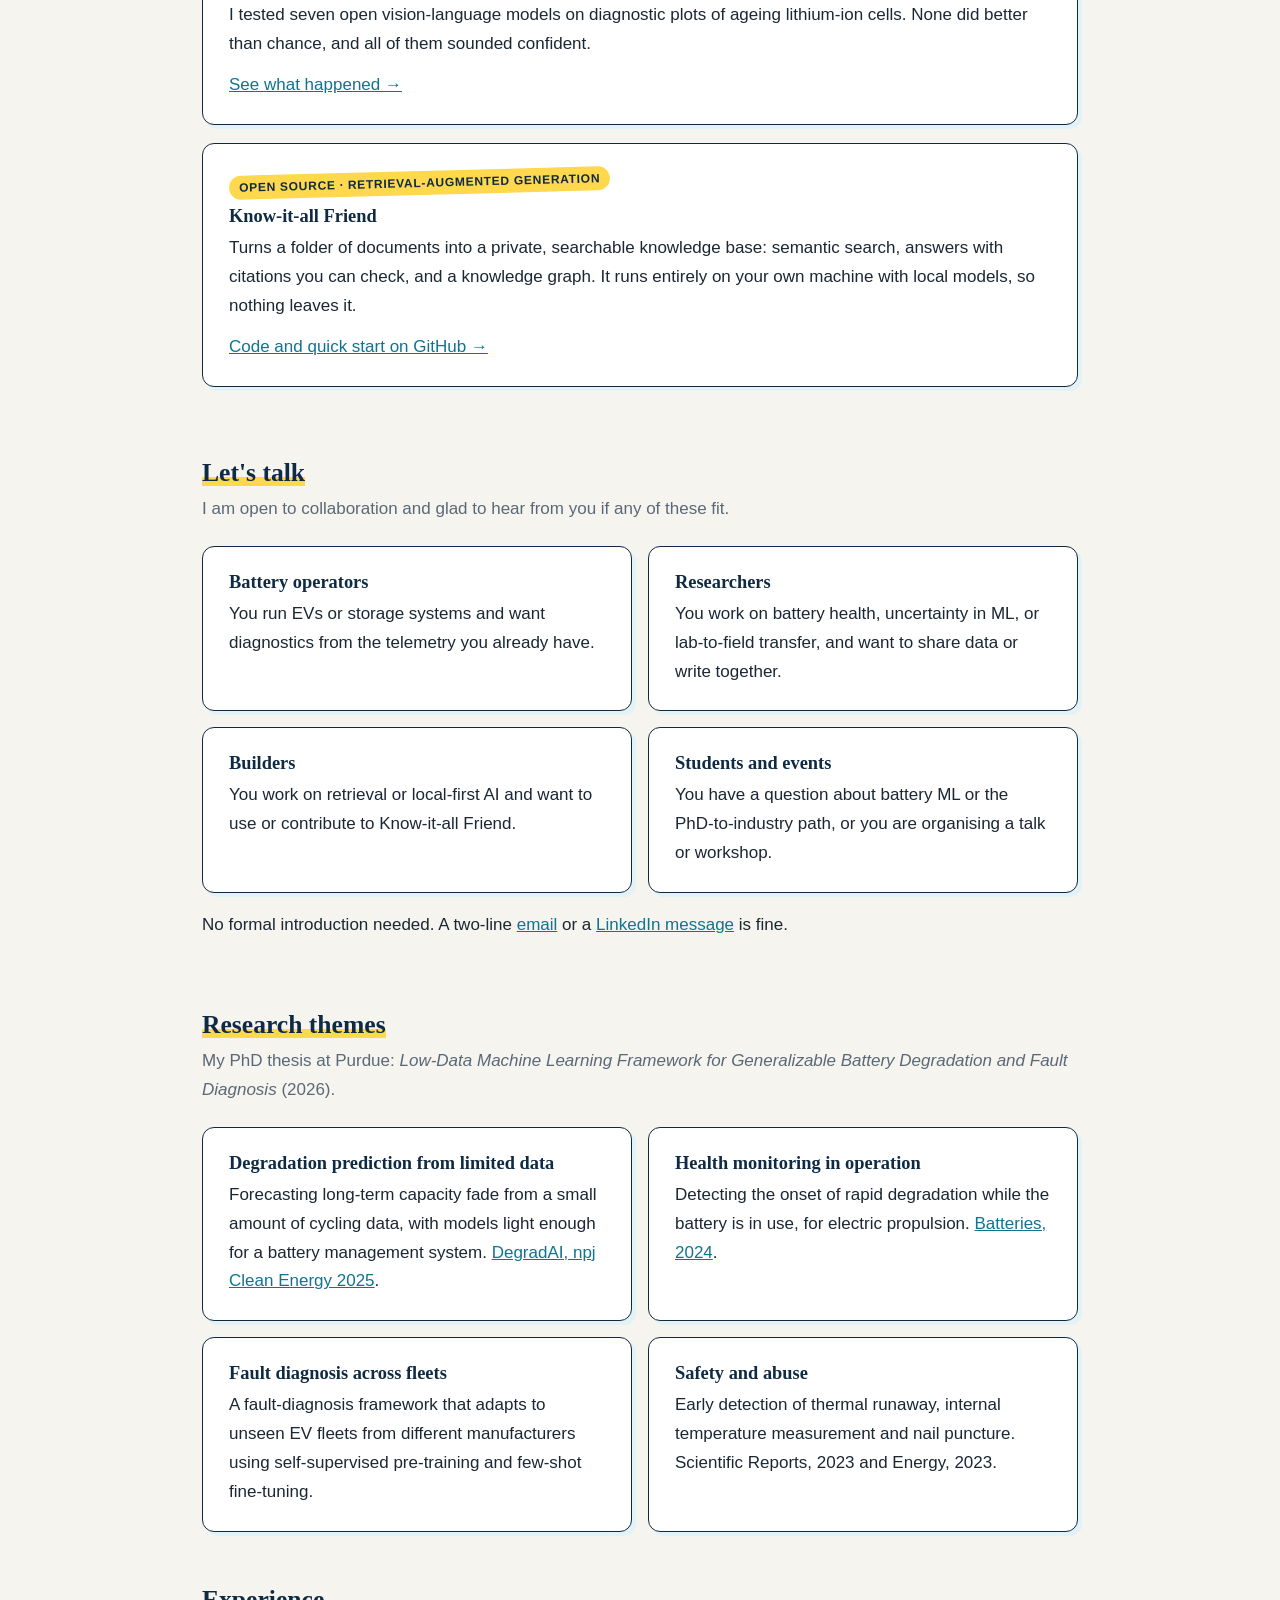
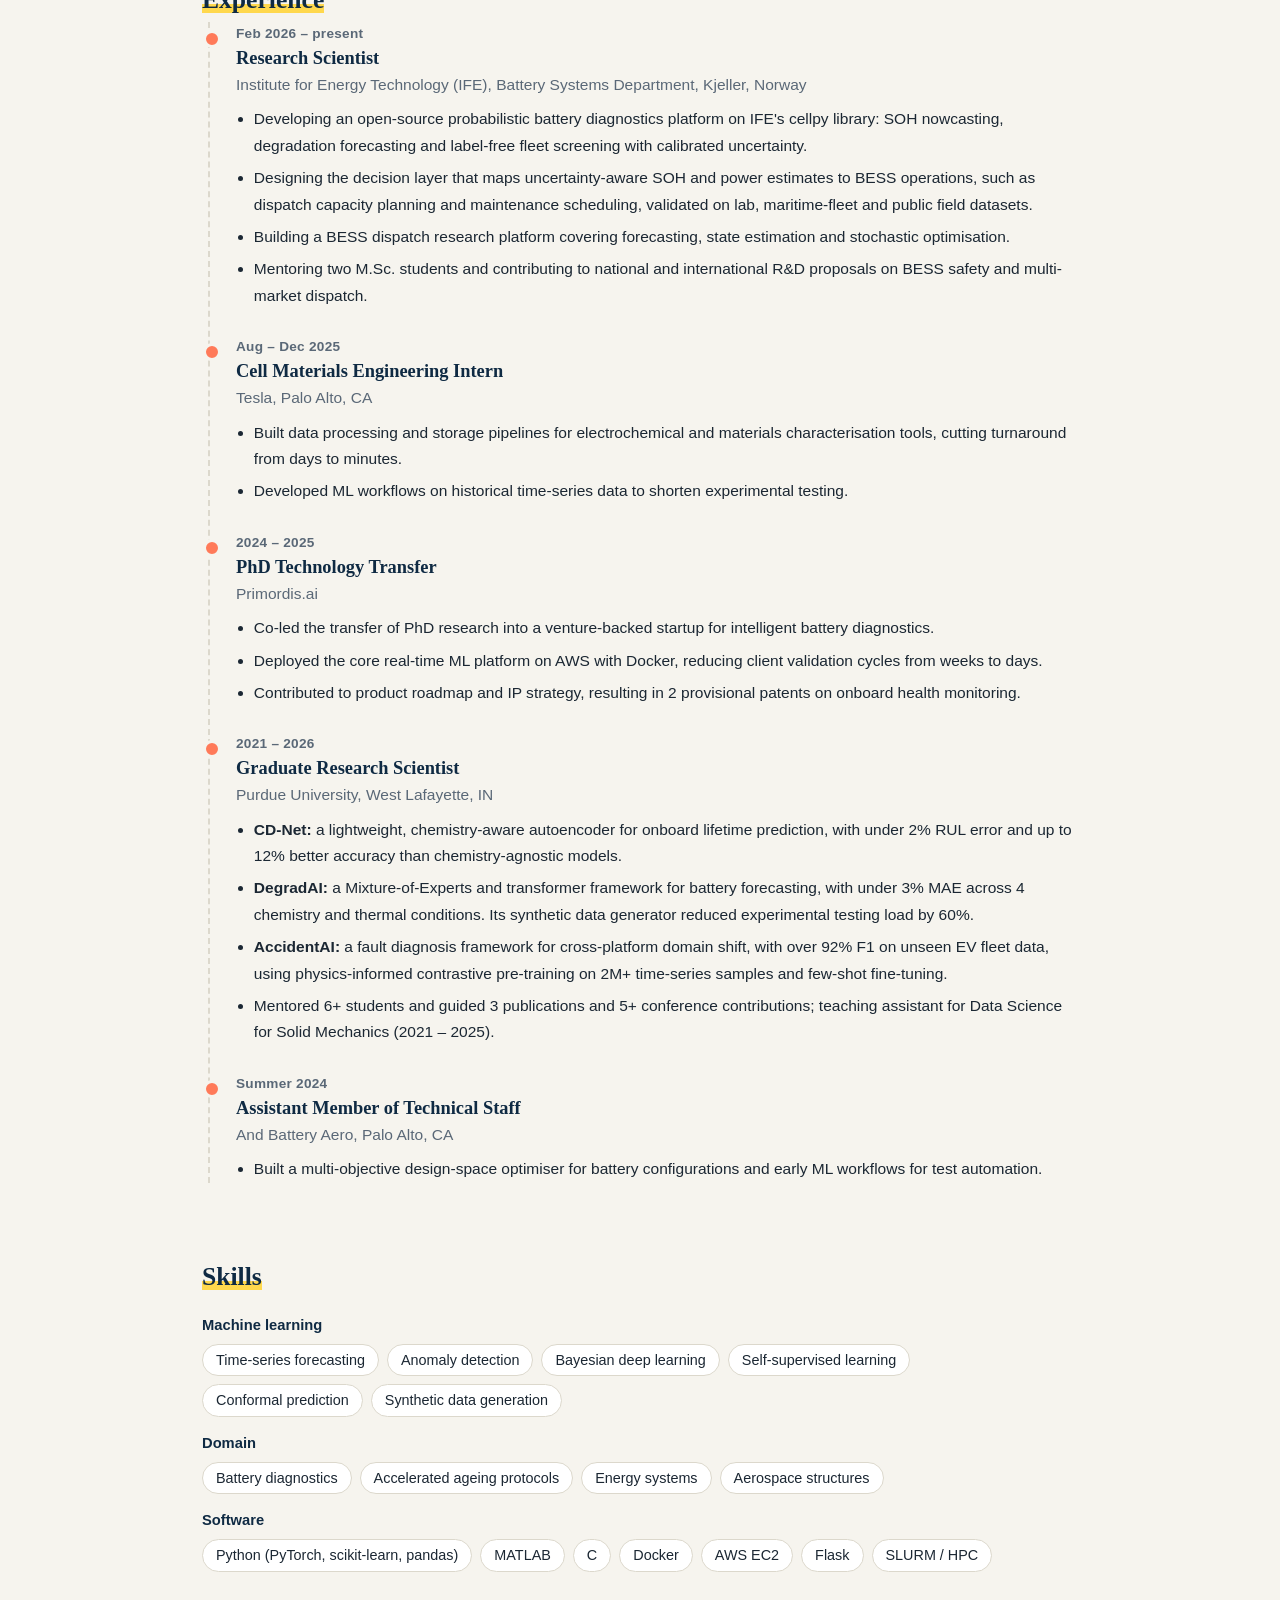
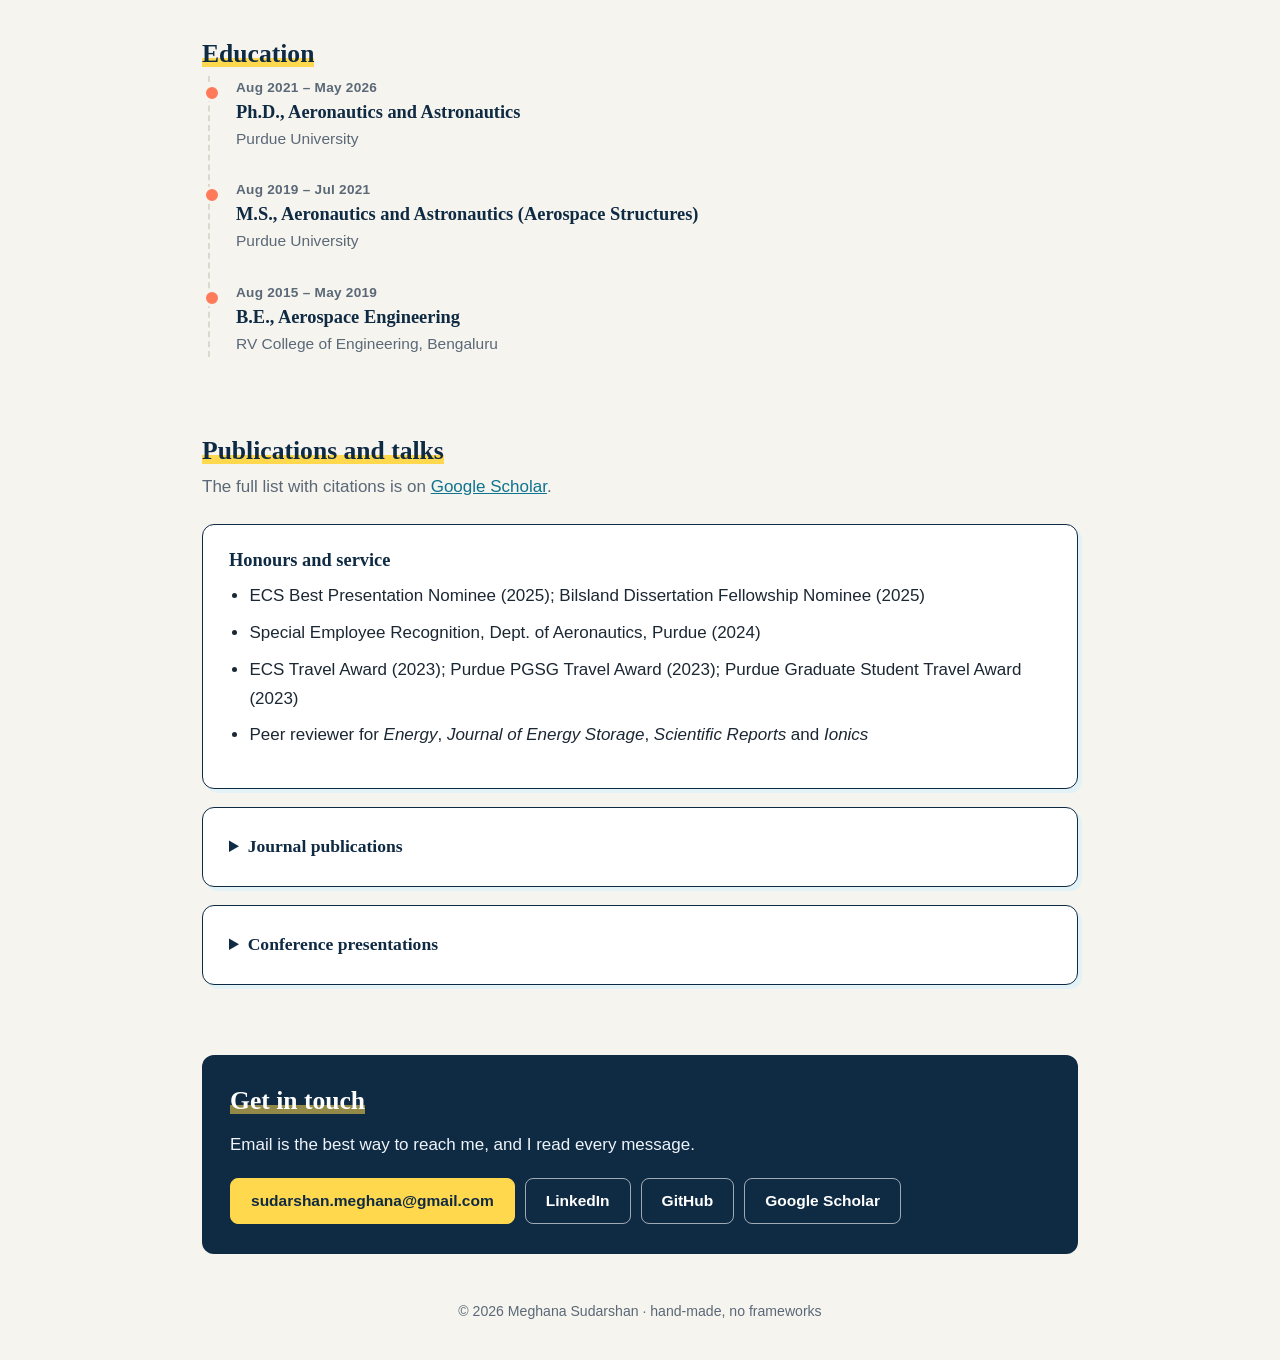
==== commit a4f8c6ef: "Add light and dark themes with a toggle Theme tokens in style.css, system-preference default, a reme" ====
--- a/index.html
+++ b/index.html
@@ -30,6 +30,7 @@
     </script>
     <link rel="icon" href="data:image/svg+xml,%3Csvg xmlns='http://www.w3.org/2000/svg' viewBox='0 0 32 32'%3E%3Crect x='3' y='9' width='23' height='14' rx='3' fill='%23ffd84d' stroke='%230f2a43' stroke-width='2'/%3E%3Crect x='27' y='13' width='3' height='6' rx='1' fill='%230f2a43'/%3E%3C/svg%3E">
     <link rel="stylesheet" href="style.css">
+    <script src="theme.js"></script>
 </head>
 <body>
     <div class="topbar">
--- a/style.css
+++ b/style.css
@@ -1,16 +1,58 @@
+/* Themes: light by default, dark when the visitor's system prefers it, or when the toggle sets data-theme. */
 :root {
+    color-scheme: light;
     --bg: #f6f4ee;
     --card: #ffffff;
     --text: #1b2733;
     --muted: #5a6877;
     --line: #dcd8cc;
-    --navy: #0f2a43;
+    --heading: #0f2a43;
+    --edge: #0f2a43;
+    --ink: #0f2a43;               /* text that sits on the yellow accent: same in both themes */
+    --navy: #0f2a43;              /* dark panels (hero, contact): same in both themes */
     --navy-2: #1c4468;
     --accent: #0e7490;
     --accent-soft: #e3f2f6;
     --sun: #ffd84d;
     --pop: #ff7a59;
-}
+    --mark: #ffd84d;
+    --mark-soft: rgba(255,216,77,.5);
+    --topbar: rgba(246,244,238,0.94);
+    --bar-said: #1c4468;
+    --limit: #9b2c1f;
+    --v-green-bg: #e6f4ec; --v-green: #14633a;
+    --v-amber-bg: #fdf2dc; --v-amber: #85570f;
+    --v-red-bg: #fbe6e3;   --v-red: #9b2c1f;
+    --v-grey-bg: #eceef1;  --v-grey: #3d4852;
+}
+@media (prefers-color-scheme: dark) {
+    :root:not([data-theme="light"]) { 
+        color-scheme: dark;
+        --bg: #12161b; --card: #1b2128; --text: #e4e8ec; --muted: #9aa6b2; --line: #2e3841;
+        --heading: #eaf1f7; --edge: #46535f;
+        --accent: #5cc4d6; --accent-soft: #1d3a44;
+        --mark: rgba(255,216,77,.38); --mark-soft: rgba(255,216,77,.22);
+        --topbar: rgba(18,22,27,0.94);
+        --bar-said: #6f9fcf; --limit: #ff8a7a;
+        --v-green-bg: #12301f; --v-green: #7fd9a3;
+        --v-amber-bg: #38290e; --v-amber: #f0c36a;
+        --v-red-bg: #3a1a16;   --v-red: #ff9a8a;
+        --v-grey-bg: #262d34;  --v-grey: #c3ccd5;
+     }
+}
+:root[data-theme="dark"] { 
+        color-scheme: dark;
+        --bg: #12161b; --card: #1b2128; --text: #e4e8ec; --muted: #9aa6b2; --line: #2e3841;
+        --heading: #eaf1f7; --edge: #46535f;
+        --accent: #5cc4d6; --accent-soft: #1d3a44;
+        --mark: rgba(255,216,77,.38); --mark-soft: rgba(255,216,77,.22);
+        --topbar: rgba(18,22,27,0.94);
+        --bar-said: #6f9fcf; --limit: #ff8a7a;
+        --v-green-bg: #12301f; --v-green: #7fd9a3;
+        --v-amber-bg: #38290e; --v-amber: #f0c36a;
+        --v-red-bg: #3a1a16;   --v-red: #ff9a8a;
+        --v-grey-bg: #262d34;  --v-grey: #c3ccd5;
+     }
 * { box-sizing: border-box; }
 html { scroll-behavior: smooth; scroll-padding-top: 70px; }
 body {
@@ -18,8 +60,8 @@
     font: 17px/1.7 -apple-system, "Segoe UI", Roboto, "Helvetica Neue", Arial, sans-serif;
     -webkit-font-smoothing: antialiased;
 }
-h1, h2, h3 { font-family: Georgia, "Times New Roman", serif; line-height: 1.25; color: var(--navy); margin: 0; }
-h2 { font-size: 1.6rem; margin-bottom: 6px; display: inline-block; background: linear-gradient(transparent 62%, var(--sun) 62%, var(--sun) 92%, transparent 92%); }
+h1, h2, h3 { font-family: Georgia, "Times New Roman", serif; line-height: 1.25; color: var(--heading); margin: 0; }
+h2 { font-size: 1.6rem; margin-bottom: 6px; display: inline-block; background: linear-gradient(transparent 62%, var(--mark) 62%, var(--mark) 92%, transparent 92%); }
 h3 { font-size: 1.15rem; margin-bottom: 6px; }
 a { color: var(--accent); }
 .wrap { max-width: 920px; margin: 0 auto; padding: 0 22px; }
@@ -28,13 +70,13 @@
 .scribble { font-family: Georgia, serif; font-style: italic; }
 
 /* top bar */
-.topbar { position: sticky; top: 0; z-index: 10; background: rgba(246,244,238,0.94); backdrop-filter: blur(8px); border-bottom: 1px solid var(--line); }
+.topbar { position: sticky; top: 0; z-index: 10; background: var(--topbar); backdrop-filter: blur(8px); border-bottom: 1px solid var(--line); }
 .topbar .wrap { display: flex; flex-wrap: wrap; gap: 2px 22px; align-items: center; padding-top: 12px; padding-bottom: 12px; }
-.topbar .brand { font-family: Georgia, serif; font-weight: 700; color: var(--navy); text-decoration: none; margin-right: auto; }
+.topbar .brand { font-family: Georgia, serif; font-weight: 700; color: var(--heading); text-decoration: none; margin-right: auto; }
 .topbar a.nav { color: var(--muted); text-decoration: none; font-size: 0.93rem; font-weight: 500; }
 .topbar a.nav:hover { color: var(--accent); }
-.topbar a.nav.blog { color: var(--navy); font-weight: 700; background: var(--sun); padding: 1px 12px; border-radius: 999px; transform: rotate(-2deg); }
-.topbar a.nav.blog:hover { color: var(--navy); transform: rotate(2deg); }
+.topbar a.nav.blog { color: var(--ink); font-weight: 700; background: var(--sun); padding: 1px 12px; border-radius: 999px; transform: rotate(-2deg); }
+.topbar a.nav.blog:hover { color: var(--ink); transform: rotate(2deg); }
 
 /* hero */
 .hero { background: linear-gradient(135deg, var(--navy) 0%, var(--navy-2) 100%); color: #fff; overflow: hidden; }
@@ -52,26 +94,26 @@
 .btns { display: flex; flex-wrap: wrap; gap: 10px; margin: 0; padding: 0; list-style: none; }
 .btn { display: inline-block; padding: 9px 20px; border-radius: 8px; font-size: 0.97rem; font-weight: 600; text-decoration: none; border: 1.5px solid rgba(255,255,255,0.6); color: #fff; transition: transform .15s; }
 .btn:hover { background: rgba(255,255,255,0.14); transform: translateY(-2px) rotate(-1deg); }
-.btn.primary { background: var(--sun); color: var(--navy); border-color: var(--sun); }
+.btn.primary { background: var(--sun); color: var(--ink); border-color: var(--sun); }
 .btn.primary:hover { background: #ffe27a; }
 
 /* "right now" strip */
-.now { background: var(--sun); color: var(--navy); font-size: 0.95rem; }
+.now { background: var(--sun); color: var(--ink); font-size: 0.95rem; }
 .now .wrap { padding-top: 9px; padding-bottom: 9px; }
 .now b { text-transform: uppercase; letter-spacing: .06em; font-size: .8rem; margin-right: 8px; }
-.now a { color: var(--navy); }
+.now a { color: var(--ink); }
 
 /* sections */
 section { padding: 46px 0 6px; }
 .lead { color: var(--muted); margin: 0 0 22px; }
 .card {
-    background: var(--card); border: 1.5px solid var(--navy); border-radius: 12px; padding: 24px 26px; margin-bottom: 18px;
+    background: var(--card); border: 1.5px solid var(--edge); border-radius: 12px; padding: 24px 26px; margin-bottom: 18px;
     box-shadow: 4px 4px 0 var(--accent-soft); transition: transform .15s, box-shadow .15s;
 }
 .card:hover { transform: translate(-1px,-1px); box-shadow: 6px 6px 0 var(--sun); }
 .card p { margin: 0 0 12px; }
 .card p:last-child { margin-bottom: 0; }
-.tag { display: inline-block; font-size: 0.75rem; font-weight: 700; letter-spacing: 0.06em; text-transform: uppercase; color: var(--navy); background: var(--sun); padding: 2px 10px; border-radius: 999px; margin-bottom: 10px; transform: rotate(-1.5deg); }
+.tag { display: inline-block; font-size: 0.75rem; font-weight: 700; letter-spacing: 0.06em; text-transform: uppercase; color: var(--ink); background: var(--sun); padding: 2px 10px; border-radius: 999px; margin-bottom: 10px; transform: rotate(-1.5deg); }
 ul.plain { padding-left: 1.2em; margin: 0 0 14px; }
 ul.plain li { margin-bottom: 8px; }
 .grid { display: grid; grid-template-columns: repeat(2, 1fr); gap: 16px; }
@@ -90,11 +132,11 @@
 .chips { display: flex; flex-wrap: wrap; gap: 8px; margin: 6px 0 14px; padding: 0; list-style: none; }
 .chips li { background: var(--card); border: 1.5px solid var(--line); border-radius: 999px; padding: 3px 13px; font-size: 0.9rem; transition: transform .15s, border-color .15s; }
 .chips li:hover { transform: rotate(-2deg) scale(1.05); border-color: var(--pop); }
-.label { font-weight: 700; color: var(--navy); font-size: 0.92rem; margin: 14px 0 0; }
+.label { font-weight: 700; color: var(--heading); font-size: 0.92rem; margin: 14px 0 0; }
 
 ol.pubs { padding-left: 1.4em; font-size: 0.94rem; margin: 14px 0 0; }
 ol.pubs li { margin-bottom: 11px; }
-details.card summary { cursor: pointer; font-family: Georgia, serif; font-weight: 700; font-size: 1.1rem; color: var(--navy); }
+details.card summary { cursor: pointer; font-family: Georgia, serif; font-weight: 700; font-size: 1.1rem; color: var(--heading); }
 details.card[open] summary { margin-bottom: 4px; }
 
 .contact { background: var(--navy); color: #eef4fa; border-radius: 12px; padding: 30px 28px; margin: 46px 0; }
@@ -135,8 +177,8 @@
 .full-msg.on { display: block; }
 
 /* topbar pills */
-.topbar a.nav.pill { color: var(--navy); font-weight: 700; border: 1.5px solid var(--navy); padding: 0 11px; border-radius: 999px; }
-.topbar a.nav.pill:hover { background: var(--sun); color: var(--navy); }
+.topbar a.nav.pill { color: var(--heading); font-weight: 700; border: 1.5px solid var(--edge); padding: 0 11px; border-radius: 999px; }
+.topbar a.nav.pill:hover { background: var(--sun); color: var(--ink); }
 
 /* demo */
 .demo { display: grid; grid-template-columns: 1fr 1fr; gap: 18px; align-items: start; }
@@ -146,22 +188,22 @@
 .demo svg { width: 100%; height: auto; display: block; }
 .verdict { border-radius: 10px; padding: 12px 16px; font-weight: 700; margin: 0 0 10px; border: 1.5px solid; }
 .verdict small { display: block; font-weight: 400; margin-top: 2px; }
-.v-green { background: #e6f4ec; color: #14633a; border-color: #14633a; }
-.v-amber { background: #fdf2dc; color: #85570f; border-color: #85570f; }
-.v-red { background: #fbe6e3; color: #9b2c1f; border-color: #9b2c1f; }
-.v-grey { background: #eceef1; color: #3d4852; border-color: #3d4852; }
+.v-green { background: var(--v-green-bg); color: var(--v-green); border-color: var(--v-green); }
+.v-amber { background: var(--v-amber-bg); color: var(--v-amber); border-color: var(--v-amber); }
+.v-red { background: var(--v-red-bg); color: var(--v-red); border-color: var(--v-red); }
+.v-grey { background: var(--v-grey-bg); color: var(--v-grey); border-color: var(--v-grey); }
 .versus { background: var(--bg); border: 1.5px dashed var(--line); border-radius: 10px; padding: 10px 14px; font-size: .93rem; margin: 0; }
 .fineprint { font-size: .85rem; color: var(--muted); }
 
 /* dataset guide */
 .filters { display: flex; flex-wrap: wrap; gap: 8px; margin: 0 0 22px; padding: 0; list-style: none; }
-.filters button { font: inherit; font-size: .9rem; cursor: pointer; background: var(--card); border: 1.5px solid var(--navy); color: var(--navy); border-radius: 999px; padding: 3px 14px; }
-.filters button[aria-pressed=true] { background: var(--navy); color: #fff; }
+.filters button { font: inherit; font-size: .9rem; cursor: pointer; background: var(--card); border: 1.5px solid var(--edge); color: var(--heading); border-radius: 999px; padding: 3px 14px; }
+.filters button[aria-pressed=true] { background: var(--heading); color: var(--bg); }
 .ds h3 { display: flex; flex-wrap: wrap; gap: 4px 10px; align-items: baseline; }
 .ds dl { display: grid; grid-template-columns: 8.5em 1fr; gap: 6px 14px; margin: 12px 0 0; font-size: .95rem; }
-.ds dt { font-weight: 700; color: var(--navy); }
+.ds dt { font-weight: 700; color: var(--heading); }
 .ds dd { margin: 0; }
-.ds dd.gotcha { background: linear-gradient(transparent 60%, rgba(255,216,77,.5) 60%); }
+.ds dd.gotcha { background: linear-gradient(transparent 60%, var(--mark-soft) 60%); }
 .ds[hidden] { display: none; }
 
 @media (max-width: 640px) {
@@ -173,12 +215,12 @@
 /* vlm-ica chart */
 .bars { margin: 16px 0 6px; }
 .bars .row { display: grid; grid-template-columns: 9.5em 1fr; gap: 4px 12px; align-items: center; margin-bottom: 12px; font-size: .9rem; }
-.bars .name { font-weight: 600; color: var(--navy); }
+.bars .name { font-weight: 600; color: var(--heading); }
 .bars .track { position: relative; }
-.bars .track::after { content: ""; position: absolute; top: -2px; bottom: -2px; left: 20%; border-left: 2px dashed var(--navy); opacity: .55; }
+.bars .track::after { content: ""; position: absolute; top: -2px; bottom: -2px; left: 20%; border-left: 2px dashed var(--heading); opacity: .55; }
 .bars .bar { display: block; height: 15px; width: var(--w); border-radius: 0 4px 4px 0; margin: 2px 0; position: relative; }
 .bars .bar span { position: absolute; left: calc(100% + 6px); top: -3px; font-size: .78rem; color: var(--muted); white-space: nowrap; }
-.bars .said { background: var(--navy-2); }
+.bars .said { background: var(--bar-said); }
 .bars .got { background: var(--pop); }
 .legend { display: flex; flex-wrap: wrap; gap: 6px 18px; font-size: .85rem; color: var(--muted); margin: 0 0 4px; }
 .legend i { display: inline-block; width: 12px; height: 12px; border-radius: 3px; margin-right: 6px; vertical-align: -1px; }
@@ -190,3 +232,20 @@
 .post-body figcaption { font-size: .88rem; color: var(--muted); margin-top: 8px; }
 .post-body h2 { font-size: 1.3rem; margin: 30px 0 8px; display: block; background: none; }
 .post-body ul { padding-left: 1.2em; margin: 0 0 1.1em; }
+
+/* demo SVG colours (theme-aware) */
+.s-frame { fill: none; stroke: var(--muted); }
+.s-cover { fill: var(--accent-soft); stroke: var(--accent); stroke-dasharray: 4 3; }
+.s-cover-t { fill: var(--accent); }
+.s-t { fill: var(--muted); }
+.s-dot { fill: var(--pop); stroke: var(--heading); stroke-width: 2; }
+.s-axis { stroke: var(--muted); stroke-width: 1; }
+.s-limit { stroke: var(--limit); stroke-width: 2; stroke-dasharray: 3 2; }
+.s-limit-t { fill: var(--limit); }
+.s-int { fill: var(--accent); opacity: .35; }
+.s-pt { fill: var(--accent); stroke: var(--card); stroke-width: 2; }
+.s-abst { fill: var(--text); }
+
+/* theme toggle */
+.theme-toggle { font: inherit; font-size: .95rem; line-height: 1; cursor: pointer; background: transparent; color: var(--heading); border: 1.5px solid var(--edge); border-radius: 999px; width: 32px; height: 28px; padding: 0; }
+.theme-toggle:hover { background: var(--sun); color: var(--ink); }
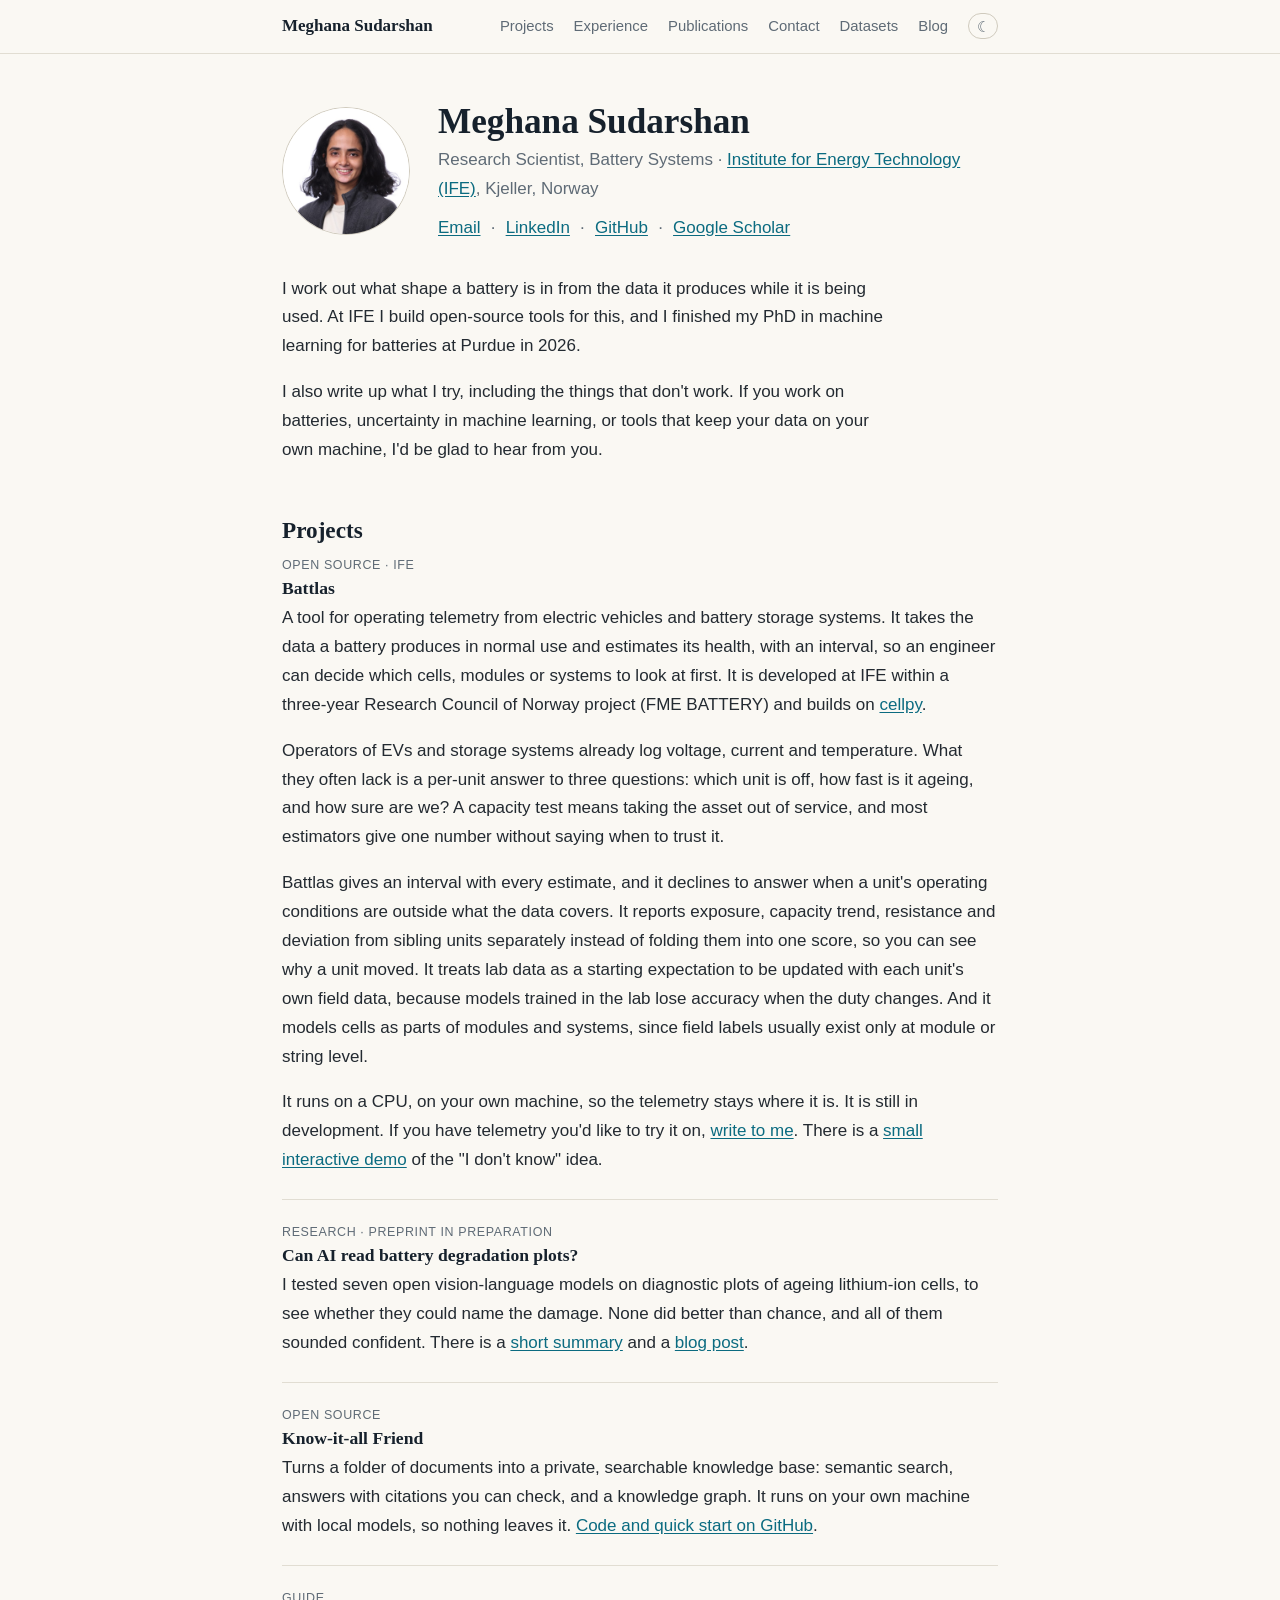
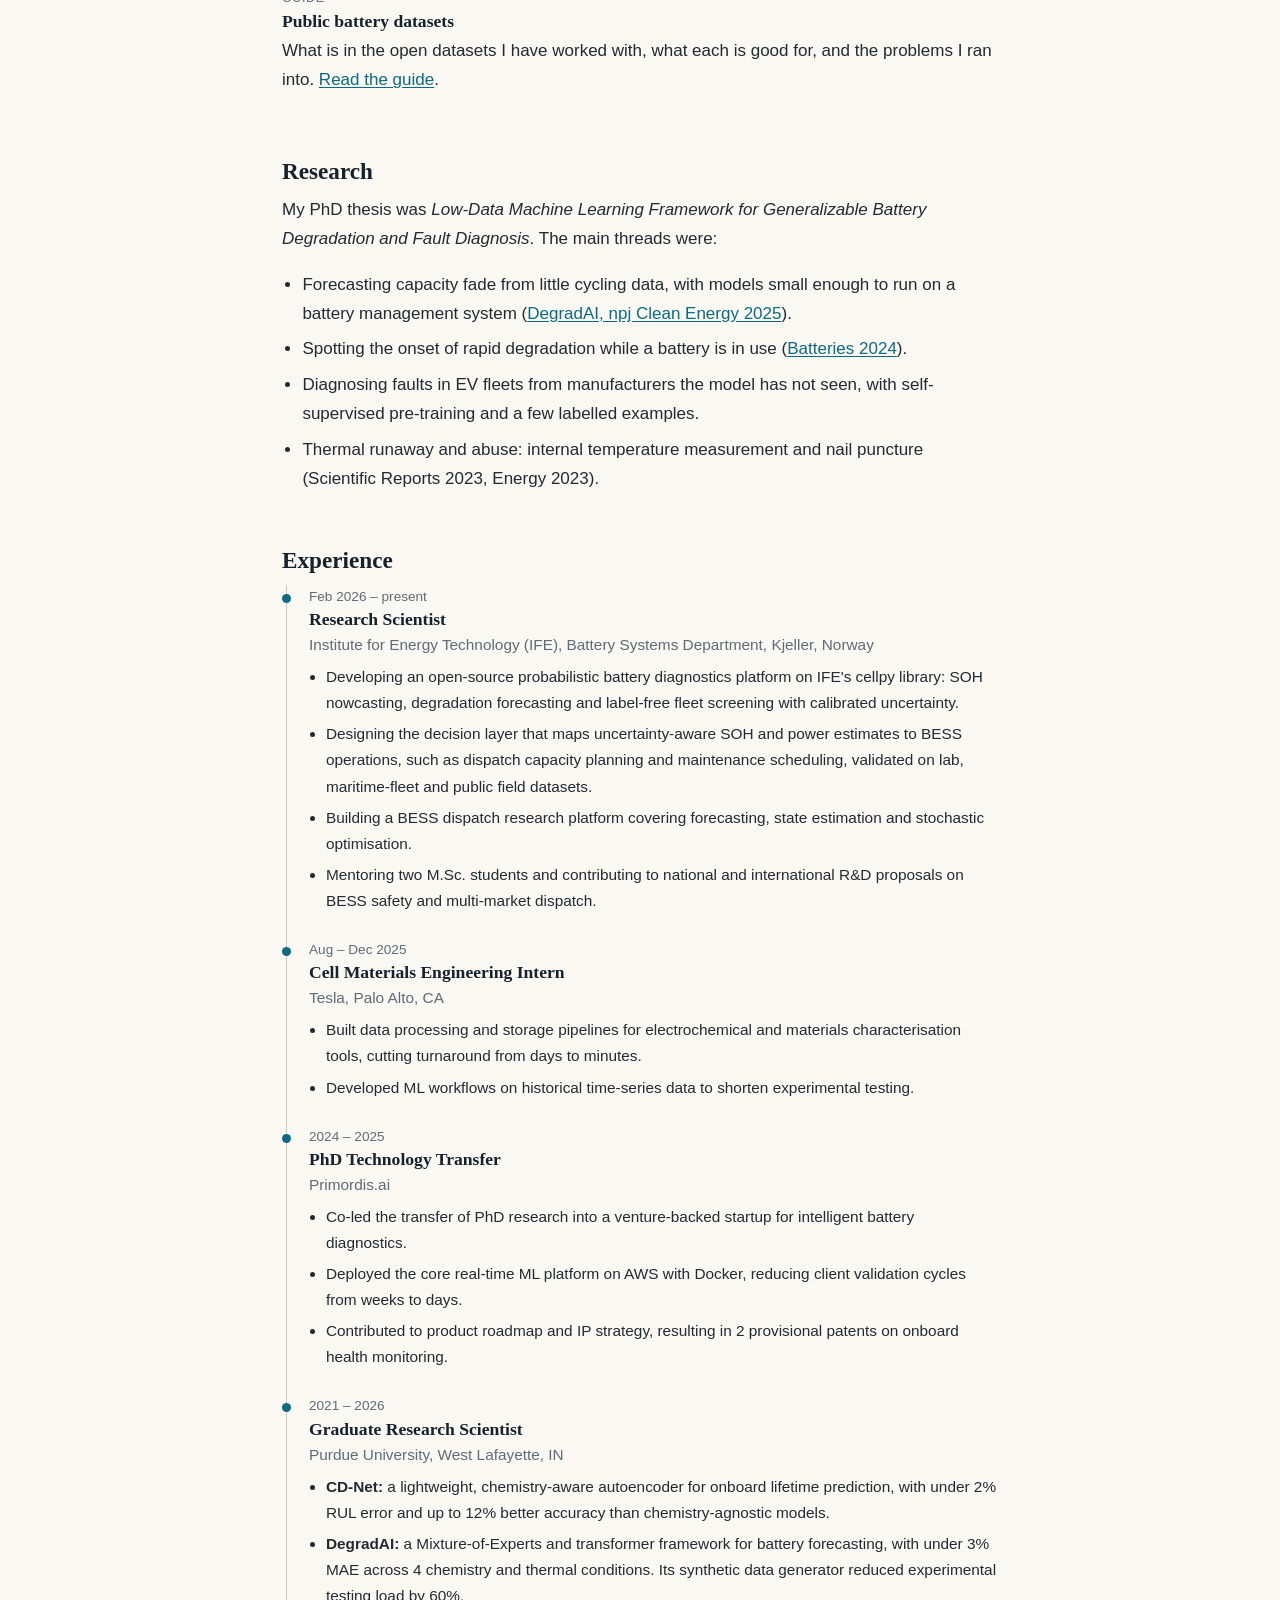
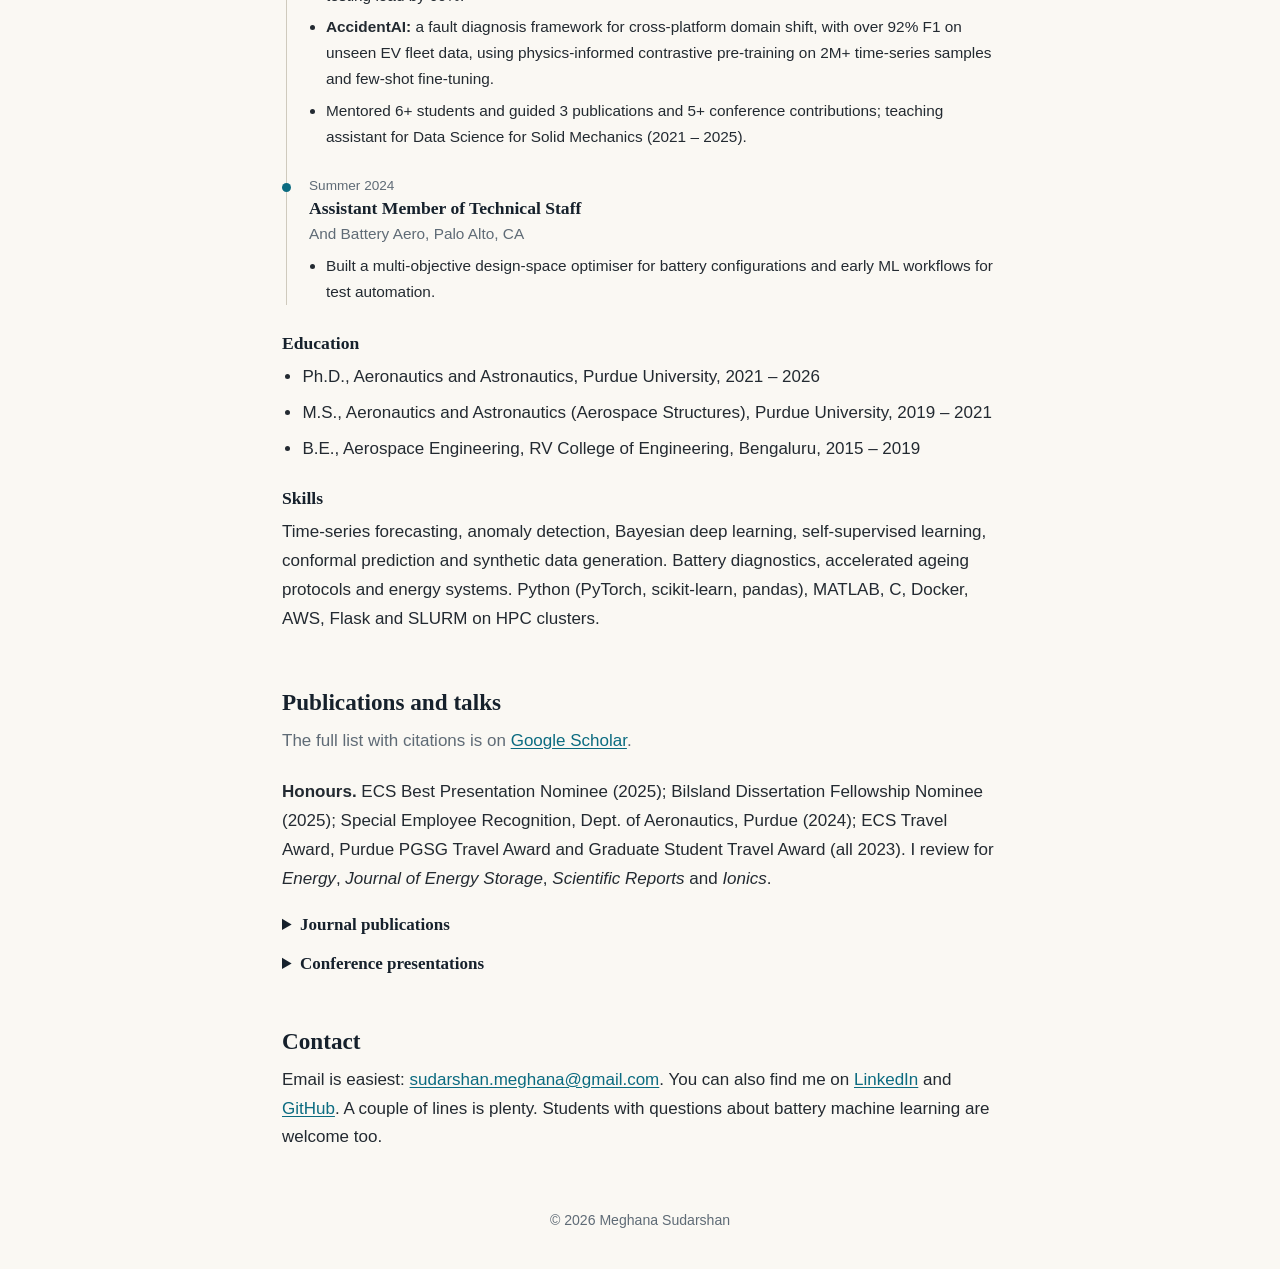
==== commit 54a0d345: "Make the site calmer and more personal Plain intro and prose in place of gradient hero, sticker card" ====
--- a/index.html
+++ b/index.html
@@ -4,13 +4,16 @@
     <meta charset="UTF-8">
     <meta name="viewport" content="width=device-width, initial-scale=1.0">
     <meta name="author" content="Meghana Sudarshan">
-    <meta name="description" content="Meghana Sudarshan, Research Scientist at IFE, Norway. I build open-source machine learning tools that turn battery operating data into diagnostic decisions. Open to collaboration.">
+    <meta name="description" content="Meghana Sudarshan, Research Scientist at IFE, Norway. I build open-source machine learning tools that turn battery operating data into diagnostic decisions.">
     <meta property="og:title" content="Meghana Sudarshan · Battery ML Research Scientist at IFE">
-    <meta property="og:description" content="Open-source machine learning tools that turn battery operating data into diagnostic decisions. Open to collaboration.">
+    <meta property="og:description" content="Open-source machine learning tools that turn battery operating data into diagnostic decisions.">
     <meta property="og:image" content="https://msudars.github.io/profile.jpg">
     <meta property="og:url" content="https://msudars.github.io/">
     <meta property="og:type" content="profile">
     <title>Meghana Sudarshan · Battery ML Research Scientist</title>
+    <link rel="icon" href="data:image/svg+xml,%3Csvg xmlns='http://www.w3.org/2000/svg' viewBox='0 0 32 32'%3E%3Crect x='3' y='9' width='23' height='14' rx='3' fill='%23ffd84d' stroke='%230f2a43' stroke-width='2'/%3E%3Crect x='27' y='13' width='3' height='6' rx='1' fill='%230f2a43'/%3E%3C/svg%3E">
+    <link rel="stylesheet" href="style.css">
+    <script src="theme.js"></script>
     <script type="application/ld+json">
     {
       "@context": "https://schema.org",
@@ -28,144 +31,119 @@
       ]
     }
     </script>
-    <link rel="icon" href="data:image/svg+xml,%3Csvg xmlns='http://www.w3.org/2000/svg' viewBox='0 0 32 32'%3E%3Crect x='3' y='9' width='23' height='14' rx='3' fill='%23ffd84d' stroke='%230f2a43' stroke-width='2'/%3E%3Crect x='27' y='13' width='3' height='6' rx='1' fill='%230f2a43'/%3E%3C/svg%3E">
-    <link rel="stylesheet" href="style.css">
-    <script src="theme.js"></script>
 </head>
 <body>
     <div class="topbar">
         <div class="wrap">
             <a class="brand" href="#top">Meghana Sudarshan</a>
-            <a class="nav" href="#work">Work</a>
-            <a class="nav" href="#collaborate">Collaborate</a>
-            <a class="nav" href="#research">Research</a>
+            <a class="nav" href="#projects">Projects</a>
             <a class="nav" href="#experience">Experience</a>
             <a class="nav" href="#publications">Publications</a>
             <a class="nav" href="#contact">Contact</a>
-            <a class="nav pill" href="battlas/">Battlas demo</a>
-            <a class="nav pill" href="datasets/">Datasets</a>
-            <a class="nav pill" href="vlm-ica/">VLM study</a>
-            <a class="nav blog" href="blog/">Blog</a>
+            <a class="nav" href="datasets/">Datasets</a>
+            <a class="nav" href="blog/">Blog</a>
         </div>
     </div>
 
-    <header class="hero" id="top">
-        <div class="wrap">
+    <main class="wrap" id="top">
+        <div class="intro">
             <img src="profile.jpg" alt="Portrait of Meghana Sudarshan">
             <div>
                 <h1>Meghana Sudarshan</h1>
-                <p class="role">Research Scientist, Battery Systems · <a href="https://ife.no">Institute for Energy Technology (IFE)</a> · Kjeller, Norway</p>
-                <p class="pitch">I build open-source machine learning tools that turn battery operating data into diagnostic decisions.</p>
-                <p class="aside scribble">Making batteries a little less mysterious.</p>
-                <ul class="btns">
-                    <li><a class="btn primary" href="mailto:sudarshan.meghana@gmail.com?subject=Hello%20from%20your%20website">Email me</a></li>
-                    <li><a class="btn" href="https://www.linkedin.com/in/meghanasudarshan/">LinkedIn</a></li>
-                    <li><a class="btn" href="https://github.com/msudars">GitHub</a></li>
-                    <li><a class="btn" href="https://scholar.google.com/citations?user=NRkEmQEAAAAJ&hl=en">Google Scholar</a></li>
-                </ul>
+                <p class="role">Research Scientist, Battery Systems · <a href="https://ife.no">Institute for Energy Technology (IFE)</a>, Kjeller, Norway</p>
+                <p class="links">
+                    <a href="mailto:sudarshan.meghana@gmail.com?subject=Hello%20from%20your%20website">Email</a><a href="https://www.linkedin.com/in/meghanasudarshan/">LinkedIn</a><a href="https://github.com/msudars">GitHub</a><a href="https://scholar.google.com/citations?user=NRkEmQEAAAAJ&hl=en">Google Scholar</a>
+                </p>
             </div>
         </div>
-    </header>
-    <div class="now"><div class="wrap"><b>Right now</b> Building <a href="#work">Battlas</a> at IFE · tinkering with <a href="https://github.com/msudars/know-it-all-friend">Know-it-all Friend</a> · always up for a chat about batteries. <a href="blog/">Notes and musings on the blog &rarr;</a></div></div>
-
-    <main class="wrap">
-        <section id="work">
-            <h2>What I'm working on</h2>
-            <p class="lead">Battery diagnostics, a study of what AI gets wrong about battery plots, and a tool for working with documents privately.</p>
-
-            <div class="card">
-                <span class="tag">Open source · batteries · IFE</span>
+
+        <div class="about">
+            <p>
+                I work out what shape a battery is in from the data it produces while it is being used.
+                At IFE I build open-source tools for this, and I finished my PhD in machine learning for batteries at Purdue in 2026.
+            </p>
+            <p>
+                I also write up what I try, including the things that don't work.
+                If you work on batteries, uncertainty in machine learning, or tools that keep your data on your own machine,
+                I'd be glad to hear from you.
+            </p>
+        </div>
+
+        <section id="projects">
+            <h2>Projects</h2>
+
+            <div class="entry">
+                <span class="tag">Open source · IFE</span>
                 <h3>Battlas</h3>
                 <p>
-                    A tool for operating telemetry from electric vehicles and battery energy storage systems (BESS).
-                    It turns the data a battery produces in normal use into health estimates with stated uncertainty,
+                    A tool for operating telemetry from electric vehicles and battery storage systems.
+                    It takes the data a battery produces in normal use and estimates its health, with an interval,
                     so an engineer can decide which cells, modules or systems to look at first.
                     It is developed at IFE within a three-year Research Council of Norway project (FME BATTERY)
-                    and builds on <a href="https://github.com/jepegit/cellpy">cellpy</a> for lab data.
-                </p>
-                <h3 id="battlas-problem" style="margin-top:18px;">What it is trying to solve</h3>
-                <p>
-                    Operators of EVs and battery storage already collect voltage, current, temperature and time.
-                    What they usually lack is a defensible answer, per unit, to three questions:
-                    <strong>which unit is off, how fast is it degrading, and how sure are we?</strong>
-                    Capacity tests need the asset taken out of service, and most estimators return a single number
-                    with no statement of when it can be trusted.
-                </p>
-                <ul class="plain">
-                    <li><strong>Evidence, not just an estimate.</strong> Every output carries an uncertainty interval, and where a unit's operating conditions fall outside what the data can support, the tool says so and abstains instead of guessing.</li>
-                    <li><strong>Several measures of health, not one score.</strong> Exposure, capacity trend, resistance and deviation from sibling units are reported separately, so you can see why a unit moved.</li>
-                    <li><strong>Lab to field as a prior, not a copy.</strong> Models trained on lab cycling lose accuracy when the duty changes, so lab data sets the starting expectation and each unit's own field data updates it.</li>
-                    <li><strong>Cells sit inside modules and systems.</strong> Field labels usually exist only at module or string level, so the model treats cells as parts of a hierarchy, not as independent rows.</li>
-                </ul>
-                <p class="muted">
-                    It runs on CPU, on your own machine, so telemetry never has to leave site.
-                    The first step with a new dataset is a screening pass on your own export.
-                    <a href="battlas/">Try the interactive demo</a> of the "I don't know" idea. In active development: <a href="mailto:sudarshan.meghana@gmail.com?subject=Battlas">write to me</a> if you have telemetry to try it on.
-                </p>
-            </div>
-
-            <div class="card">
-                <span class="tag">Research · benchmark and negative result</span>
-                <h3>Can AI read a battery's degradation plots?</h3>
-                <p>
-                    I tested seven open vision-language models on diagnostic plots of ageing lithium-ion cells.
+                    and builds on <a href="https://github.com/jepegit/cellpy">cellpy</a>.
+                </p>
+                <p>
+                    Operators of EVs and storage systems already log voltage, current and temperature.
+                    What they often lack is a per-unit answer to three questions: which unit is off, how fast is it ageing,
+                    and how sure are we? A capacity test means taking the asset out of service, and most estimators give one number
+                    without saying when to trust it.
+                </p>
+                <p>
+                    Battlas gives an interval with every estimate, and it declines to answer when a unit's operating conditions are
+                    outside what the data covers. It reports exposure, capacity trend, resistance and deviation from sibling units separately
+                    instead of folding them into one score, so you can see why a unit moved. It treats lab data as a starting expectation to be
+                    updated with each unit's own field data, because models trained in the lab lose accuracy when the duty changes.
+                    And it models cells as parts of modules and systems, since field labels usually exist only at module or string level.
+                </p>
+                <p>
+                    It runs on a CPU, on your own machine, so the telemetry stays where it is. It is still in development.
+                    If you have telemetry you'd like to try it on, <a href="mailto:sudarshan.meghana@gmail.com?subject=Battlas">write to me</a>.
+                    There is a <a href="battlas/">small interactive demo</a> of the "I don't know" idea.
+                </p>
+            </div>
+
+            <div class="entry">
+                <span class="tag">Research · preprint in preparation</span>
+                <h3>Can AI read battery degradation plots?</h3>
+                <p>
+                    I tested seven open vision-language models on diagnostic plots of ageing lithium-ion cells, to see whether they could name the damage.
                     None did better than chance, and all of them sounded confident.
-                </p>
-                <p><a href="vlm-ica/">See what happened →</a></p>
-            </div>
-
-            <div class="card">
-                <span class="tag">Open source · retrieval-augmented generation</span>
+                    There is a <a href="vlm-ica/">short summary</a> and a <a href="blog/vlm-plots.html">blog post</a>.
+                </p>
+            </div>
+
+            <div class="entry">
+                <span class="tag">Open source</span>
                 <h3>Know-it-all Friend</h3>
                 <p>
-                    Turns a folder of documents into a private, searchable knowledge base: semantic search,
-                    answers with citations you can check, and a knowledge graph. It runs entirely on your own machine
-                    with local models, so nothing leaves it.
-                </p>
-                <p><a href="https://github.com/msudars/know-it-all-friend">Code and quick start on GitHub →</a></p>
-            </div>
-        </section>
-
-        <section id="collaborate">
-            <h2>Let's talk</h2>
-            <p class="lead">I am open to collaboration and glad to hear from you if any of these fit.</p>
-            <div class="grid">
-                <div class="card"><h3>Battery operators</h3><p>You run EVs or storage systems and want diagnostics from the telemetry you already have.</p></div>
-                <div class="card"><h3>Researchers</h3><p>You work on battery health, uncertainty in ML, or lab-to-field transfer, and want to share data or write together.</p></div>
-                <div class="card"><h3>Builders</h3><p>You work on retrieval or local-first AI and want to use or contribute to Know-it-all Friend.</p></div>
-                <div class="card"><h3>Students and events</h3><p>You have a question about battery ML or the PhD-to-industry path, or you are organising a talk or workshop.</p></div>
-            </div>
-            <p style="margin-top:18px;">
-                No formal introduction needed. A two-line
-                <a href="mailto:sudarshan.meghana@gmail.com?subject=Hello%20from%20your%20website">email</a>
-                or a <a href="https://www.linkedin.com/in/meghanasudarshan/">LinkedIn message</a> is fine.
-            </p>
+                    Turns a folder of documents into a private, searchable knowledge base: semantic search, answers with citations
+                    you can check, and a knowledge graph. It runs on your own machine with local models, so nothing leaves it.
+                    <a href="https://github.com/msudars/know-it-all-friend">Code and quick start on GitHub</a>.
+                </p>
+            </div>
+
+            <div class="entry">
+                <span class="tag">Guide</span>
+                <h3>Public battery datasets</h3>
+                <p>
+                    What is in the open datasets I have worked with, what each is good for, and the problems I ran into.
+                    <a href="datasets/">Read the guide</a>.
+                </p>
+            </div>
         </section>
 
         <section id="research">
-            <h2>Research themes</h2>
-            <p class="lead">My PhD thesis at Purdue: <em>Low-Data Machine Learning Framework for Generalizable Battery Degradation and Fault Diagnosis</em> (2026).</p>
-            <div class="grid">
-                <div class="card">
-                    <h3>Degradation prediction from limited data</h3>
-                    <p>Forecasting long-term capacity fade from a small amount of cycling data, with models light enough for a battery management system.
-                    <a href="https://doi.org/10.1038/s44406-025-00008-2">DegradAI, npj Clean Energy 2025</a>.</p>
-                </div>
-                <div class="card">
-                    <h3>Health monitoring in operation</h3>
-                    <p>Detecting the onset of rapid degradation while the battery is in use, for electric propulsion.
-                    <a href="https://doi.org/10.3390/batteries10100355">Batteries, 2024</a>.</p>
-                </div>
-                <div class="card">
-                    <h3>Fault diagnosis across fleets</h3>
-                    <p>A fault-diagnosis framework that adapts to unseen EV fleets from different manufacturers using self-supervised pre-training and few-shot fine-tuning.</p>
-                </div>
-                <div class="card">
-                    <h3>Safety and abuse</h3>
-                    <p>Early detection of thermal runaway, internal temperature measurement and nail puncture.
-                    Scientific Reports, 2023 and Energy, 2023.</p>
-                </div>
-            </div>
+            <h2>Research</h2>
+            <p>
+                My PhD thesis was <em>Low-Data Machine Learning Framework for Generalizable Battery Degradation and Fault Diagnosis</em>.
+                The main threads were:
+            </p>
+            <ul class="plain">
+                <li>Forecasting capacity fade from little cycling data, with models small enough to run on a battery management system (<a href="https://doi.org/10.1038/s44406-025-00008-2">DegradAI, npj Clean Energy 2025</a>).</li>
+                <li>Spotting the onset of rapid degradation while a battery is in use (<a href="https://doi.org/10.3390/batteries10100355">Batteries 2024</a>).</li>
+                <li>Diagnosing faults in EV fleets from manufacturers the model has not seen, with self-supervised pre-training and a few labelled examples.</li>
+                <li>Thermal runaway and abuse: internal temperature measurement and nail puncture (Scientific Reports 2023, Energy 2023).</li>
+            </ul>
         </section>
 
         <section id="experience">
@@ -221,54 +199,33 @@
                     </ul>
                 </div>
             </div>
-        </section>
-
-        <section id="skills">
-            <h2>Skills</h2>
-            <p class="label">Machine learning</p>
-            <ul class="chips"><li>Time-series forecasting</li><li>Anomaly detection</li><li>Bayesian deep learning</li><li>Self-supervised learning</li><li>Conformal prediction</li><li>Synthetic data generation</li></ul>
-            <p class="label">Domain</p>
-            <ul class="chips"><li>Battery diagnostics</li><li>Accelerated ageing protocols</li><li>Energy systems</li><li>Aerospace structures</li></ul>
-            <p class="label">Software</p>
-            <ul class="chips"><li>Python (PyTorch, scikit-learn, pandas)</li><li>MATLAB</li><li>C</li><li>Docker</li><li>AWS EC2</li><li>Flask</li><li>SLURM / HPC</li></ul>
-        </section>
-
-        <section id="education">
-            <h2>Education</h2>
-            <div class="tl">
-                <div class="tl-item">
-                    <div class="when">Aug 2021 – May 2026</div>
-                    <h3>Ph.D., Aeronautics and Astronautics</h3>
-                    <p class="org">Purdue University</p>
-                </div>
-                <div class="tl-item">
-                    <div class="when">Aug 2019 – Jul 2021</div>
-                    <h3>M.S., Aeronautics and Astronautics (Aerospace Structures)</h3>
-                    <p class="org">Purdue University</p>
-                </div>
-                <div class="tl-item">
-                    <div class="when">Aug 2015 – May 2019</div>
-                    <h3>B.E., Aerospace Engineering</h3>
-                    <p class="org">RV College of Engineering, Bengaluru</p>
-                </div>
-            </div>
+
+            <h3 style="margin-top:28px;">Education</h3>
+            <ul class="plain" style="margin-top:8px;">
+                <li>Ph.D., Aeronautics and Astronautics, Purdue University, 2021 – 2026</li>
+                <li>M.S., Aeronautics and Astronautics (Aerospace Structures), Purdue University, 2019 – 2021</li>
+                <li>B.E., Aerospace Engineering, RV College of Engineering, Bengaluru, 2015 – 2019</li>
+            </ul>
+
+            <h3 style="margin-top:24px;">Skills</h3>
+            <p style="margin-top:8px;">
+                Time-series forecasting, anomaly detection, Bayesian deep learning, self-supervised learning, conformal prediction and synthetic data generation.
+                Battery diagnostics, accelerated ageing protocols and energy systems.
+                Python (PyTorch, scikit-learn, pandas), MATLAB, C, Docker, AWS, Flask and SLURM on HPC clusters.
+            </p>
         </section>
 
         <section id="publications">
             <h2>Publications and talks</h2>
             <p class="lead">The full list with citations is on <a href="https://scholar.google.com/citations?user=NRkEmQEAAAAJ&hl=en">Google Scholar</a>.</p>
 
-            <div class="card">
-                <h3>Honours and service</h3>
-                <ul class="plain" style="margin-top:10px;">
-                    <li>ECS Best Presentation Nominee (2025); Bilsland Dissertation Fellowship Nominee (2025)</li>
-                    <li>Special Employee Recognition, Dept. of Aeronautics, Purdue (2024)</li>
-                    <li>ECS Travel Award (2023); Purdue PGSG Travel Award (2023); Purdue Graduate Student Travel Award (2023)</li>
-                    <li>Peer reviewer for <em>Energy</em>, <em>Journal of Energy Storage</em>, <em>Scientific Reports</em> and <em>Ionics</em></li>
-                </ul>
-            </div>
-
-            <details class="card">
+            <p>
+                <strong>Honours.</strong> ECS Best Presentation Nominee (2025); Bilsland Dissertation Fellowship Nominee (2025);
+                Special Employee Recognition, Dept. of Aeronautics, Purdue (2024); ECS Travel Award, Purdue PGSG Travel Award and Graduate Student Travel Award (all 2023).
+                I review for <em>Energy</em>, <em>Journal of Energy Storage</em>, <em>Scientific Reports</em> and <em>Ionics</em>.
+            </p>
+
+            <details>
                 <summary>Journal publications</summary>
                 <ol class="pubs">
                     <li>Meghana Sudarshan, Jaya Vikeswara Rao Vajja, Vikas Tomar, "DegradAI: Long-Term Capacity Degradation Prediction for Lithium-Ion Batteries Using Limited Cycling Data", npj Clean Energy, August 2025. <a href="https://doi.org/10.1038/s44406-025-00008-2">doi:10.1038/s44406-025-00008-2</a></li>
@@ -283,7 +240,7 @@
                 </ol>
             </details>
 
-            <details class="card">
+            <details>
                 <summary>Conference presentations</summary>
                 <ol class="pubs">
                     <li>Meghana Sudarshan, Jaya Vikeswara Rao Vajja, Mahavir Singh, "Low Data Machine Learning Framework for Accelerated Lithium-Ion Battery Degradation Prediction", 247th ECS Meeting, Montréal, Canada, May 18–22, 2025</li>
@@ -301,22 +258,17 @@
             </details>
         </section>
 
-        <section id="contact" class="contact">
-            <h2>Get in touch</h2>
-            <p>Email is the best way to reach me, and I read every message.</p>
-            <ul class="btns">
-                <li><a class="btn primary" href="mailto:sudarshan.meghana@gmail.com?subject=Hello%20from%20your%20website">sudarshan.meghana@gmail.com</a></li>
-                <li><a class="btn" href="https://www.linkedin.com/in/meghanasudarshan/">LinkedIn</a></li>
-                <li><a class="btn" href="https://github.com/msudars">GitHub</a></li>
-                <li><a class="btn" href="https://scholar.google.com/citations?user=NRkEmQEAAAAJ&hl=en">Google Scholar</a></li>
-            </ul>
+        <section id="contact">
+            <h2>Contact</h2>
+            <p>
+                Email is easiest: <a href="mailto:sudarshan.meghana@gmail.com?subject=Hello%20from%20your%20website">sudarshan.meghana@gmail.com</a>.
+                You can also find me on <a href="https://www.linkedin.com/in/meghanasudarshan/">LinkedIn</a> and <a href="https://github.com/msudars">GitHub</a>.
+                A couple of lines is plenty. Students with questions about battery machine learning are welcome too.
+            </p>
         </section>
     </main>
 
-    <footer>
-        <p class="full-msg">Battery full. Thanks for reading.</p>
-        &copy; 2026 Meghana Sudarshan · hand-made, no frameworks
-    </footer>
+    <footer>&copy; 2026 Meghana Sudarshan</footer>
     <script src="site.js"></script>
 </body>
 </html>
--- a/style.css
+++ b/style.css
@@ -1,24 +1,20 @@
-/* Themes: light by default, dark when the visitor's system prefers it, or when the toggle sets data-theme. */
+/* Light by default; dark when the system prefers it or the toggle sets data-theme. */
 :root {
     color-scheme: light;
-    --bg: #f6f4ee;
+    --bg: #faf8f3;
     --card: #ffffff;
-    --text: #1b2733;
-    --muted: #5a6877;
-    --line: #dcd8cc;
-    --heading: #0f2a43;
-    --edge: #0f2a43;
-    --ink: #0f2a43;               /* text that sits on the yellow accent: same in both themes */
-    --navy: #0f2a43;              /* dark panels (hero, contact): same in both themes */
-    --navy-2: #1c4468;
-    --accent: #0e7490;
-    --accent-soft: #e3f2f6;
+    --text: #232a31;
+    --muted: #5f6b76;
+    --line: #e1ddd2;
+    --heading: #16212c;
+    --edge: #cfcabd;
+    --accent: #0b6b80;
+    --accent-soft: #e3f0f3;
     --sun: #ffd84d;
-    --pop: #ff7a59;
-    --mark: #ffd84d;
-    --mark-soft: rgba(255,216,77,.5);
-    --topbar: rgba(246,244,238,0.94);
-    --bar-said: #1c4468;
+    --pop: #e8643f;
+    --mark: rgba(255,216,77,.55);
+    --topbar: rgba(250,248,243,0.94);
+    --bar-said: #3d6a94;
     --limit: #9b2c1f;
     --v-green-bg: #e6f4ec; --v-green: #14633a;
     --v-amber-bg: #fdf2dc; --v-amber: #85570f;
@@ -26,214 +22,124 @@
     --v-grey-bg: #eceef1;  --v-grey: #3d4852;
 }
 @media (prefers-color-scheme: dark) {
-    :root:not([data-theme="light"]) { 
+    :root:not([data-theme="light"]) {
         color-scheme: dark;
         --bg: #12161b; --card: #1b2128; --text: #e4e8ec; --muted: #9aa6b2; --line: #2e3841;
         --heading: #eaf1f7; --edge: #46535f;
         --accent: #5cc4d6; --accent-soft: #1d3a44;
-        --mark: rgba(255,216,77,.38); --mark-soft: rgba(255,216,77,.22);
+        --mark: rgba(255,216,77,.30);
         --topbar: rgba(18,22,27,0.94);
         --bar-said: #6f9fcf; --limit: #ff8a7a;
         --v-green-bg: #12301f; --v-green: #7fd9a3;
         --v-amber-bg: #38290e; --v-amber: #f0c36a;
         --v-red-bg: #3a1a16;   --v-red: #ff9a8a;
         --v-grey-bg: #262d34;  --v-grey: #c3ccd5;
-     }
-}
-:root[data-theme="dark"] { 
-        color-scheme: dark;
-        --bg: #12161b; --card: #1b2128; --text: #e4e8ec; --muted: #9aa6b2; --line: #2e3841;
-        --heading: #eaf1f7; --edge: #46535f;
-        --accent: #5cc4d6; --accent-soft: #1d3a44;
-        --mark: rgba(255,216,77,.38); --mark-soft: rgba(255,216,77,.22);
-        --topbar: rgba(18,22,27,0.94);
-        --bar-said: #6f9fcf; --limit: #ff8a7a;
-        --v-green-bg: #12301f; --v-green: #7fd9a3;
-        --v-amber-bg: #38290e; --v-amber: #f0c36a;
-        --v-red-bg: #3a1a16;   --v-red: #ff9a8a;
-        --v-grey-bg: #262d34;  --v-grey: #c3ccd5;
-     }
+    }
+}
+:root[data-theme="dark"] {
+    color-scheme: dark;
+    --bg: #12161b; --card: #1b2128; --text: #e4e8ec; --muted: #9aa6b2; --line: #2e3841;
+    --heading: #eaf1f7; --edge: #46535f;
+    --accent: #5cc4d6; --accent-soft: #1d3a44;
+    --mark: rgba(255,216,77,.30);
+    --topbar: rgba(18,22,27,0.94);
+    --bar-said: #6f9fcf; --limit: #ff8a7a;
+    --v-green-bg: #12301f; --v-green: #7fd9a3;
+    --v-amber-bg: #38290e; --v-amber: #f0c36a;
+    --v-red-bg: #3a1a16;   --v-red: #ff9a8a;
+    --v-grey-bg: #262d34;  --v-grey: #c3ccd5;
+}
+
 * { box-sizing: border-box; }
-html { scroll-behavior: smooth; scroll-padding-top: 70px; }
+html { scroll-behavior: smooth; scroll-padding-top: 64px; }
 body {
     margin: 0; background: var(--bg); color: var(--text);
     font: 17px/1.7 -apple-system, "Segoe UI", Roboto, "Helvetica Neue", Arial, sans-serif;
     -webkit-font-smoothing: antialiased;
 }
-h1, h2, h3 { font-family: Georgia, "Times New Roman", serif; line-height: 1.25; color: var(--heading); margin: 0; }
-h2 { font-size: 1.6rem; margin-bottom: 6px; display: inline-block; background: linear-gradient(transparent 62%, var(--mark) 62%, var(--mark) 92%, transparent 92%); }
-h3 { font-size: 1.15rem; margin-bottom: 6px; }
-a { color: var(--accent); }
-.wrap { max-width: 920px; margin: 0 auto; padding: 0 22px; }
+::selection { background: var(--sun); color: #16212c; }
+h1, h2, h3 { font-family: Georgia, "Times New Roman", serif; line-height: 1.25; color: var(--heading); margin: 0; font-weight: 700; }
+h2 { font-size: 1.45rem; margin-bottom: 10px; }
+h3 { font-size: 1.1rem; margin-bottom: 4px; }
+a { color: var(--accent); text-underline-offset: 2px; }
+p { margin: 0 0 1em; }
+.wrap { max-width: 760px; margin: 0 auto; padding: 0 22px; }
 .narrow { max-width: 700px; }
-.muted { color: var(--muted); }
-.scribble { font-family: Georgia, serif; font-style: italic; }
+.muted, .lead { color: var(--muted); }
+.lead { margin: 0 0 22px; }
+.fineprint { font-size: .85rem; color: var(--muted); }
+code { font-size: .9em; }
 
 /* top bar */
 .topbar { position: sticky; top: 0; z-index: 10; background: var(--topbar); backdrop-filter: blur(8px); border-bottom: 1px solid var(--line); }
-.topbar .wrap { display: flex; flex-wrap: wrap; gap: 2px 22px; align-items: center; padding-top: 12px; padding-bottom: 12px; }
+.topbar .wrap { display: flex; flex-wrap: wrap; gap: 2px 20px; align-items: center; padding-top: 12px; padding-bottom: 12px; }
 .topbar .brand { font-family: Georgia, serif; font-weight: 700; color: var(--heading); text-decoration: none; margin-right: auto; }
-.topbar a.nav { color: var(--muted); text-decoration: none; font-size: 0.93rem; font-weight: 500; }
-.topbar a.nav:hover { color: var(--accent); }
-.topbar a.nav.blog { color: var(--ink); font-weight: 700; background: var(--sun); padding: 1px 12px; border-radius: 999px; transform: rotate(-2deg); }
-.topbar a.nav.blog:hover { color: var(--ink); transform: rotate(2deg); }
-
-/* hero */
-.hero { background: linear-gradient(135deg, var(--navy) 0%, var(--navy-2) 100%); color: #fff; overflow: hidden; }
-.hero .wrap { display: flex; gap: 38px; align-items: center; padding-top: 56px; padding-bottom: 60px; }
-.hero img {
-    width: 176px; height: 176px; border-radius: 50%; object-fit: cover; flex: none;
-    border: 4px solid #fff; box-shadow: 0 0 0 5px var(--sun), 0 10px 26px rgba(0,0,0,0.3); transform: rotate(-3deg); transition: transform .25s;
-}
-.hero img:hover { transform: rotate(3deg) scale(1.03); }
-.hero h1 { color: #fff; font-size: 2.6rem; }
-.hero .role { margin: 6px 0 14px; color: #c5d6e6; font-size: 1.02rem; }
-.hero .role a { color: #fff; }
-.hero .pitch { font-size: 1.2rem; margin: 0 0 8px; max-width: 34em; color: #eef4fa; }
-.hero .aside { margin: 0 0 22px; color: var(--sun); font-size: 1rem; }
-.btns { display: flex; flex-wrap: wrap; gap: 10px; margin: 0; padding: 0; list-style: none; }
-.btn { display: inline-block; padding: 9px 20px; border-radius: 8px; font-size: 0.97rem; font-weight: 600; text-decoration: none; border: 1.5px solid rgba(255,255,255,0.6); color: #fff; transition: transform .15s; }
-.btn:hover { background: rgba(255,255,255,0.14); transform: translateY(-2px) rotate(-1deg); }
-.btn.primary { background: var(--sun); color: var(--ink); border-color: var(--sun); }
-.btn.primary:hover { background: #ffe27a; }
-
-/* "right now" strip */
-.now { background: var(--sun); color: var(--ink); font-size: 0.95rem; }
-.now .wrap { padding-top: 9px; padding-bottom: 9px; }
-.now b { text-transform: uppercase; letter-spacing: .06em; font-size: .8rem; margin-right: 8px; }
-.now a { color: var(--ink); }
+.topbar a.nav { color: var(--muted); text-decoration: none; font-size: .93rem; }
+.topbar a.nav:hover { color: var(--accent); text-decoration: underline; }
+.theme-toggle { font: inherit; font-size: .95rem; line-height: 1; cursor: pointer; background: transparent; color: var(--muted); border: 1px solid var(--edge); border-radius: 999px; width: 30px; height: 26px; padding: 0; }
+.theme-toggle:hover { color: var(--accent); border-color: var(--accent); }
+
+/* intro */
+.intro { display: flex; gap: 28px; align-items: center; padding: 46px 0 10px; }
+.intro img { width: 128px; height: 128px; border-radius: 50%; object-fit: cover; flex: none; border: 1px solid var(--edge); }
+.intro h1 { font-size: 2.2rem; }
+.intro .role { color: var(--muted); margin: 2px 0 0; }
+.links { margin: 10px 0 0; }
+.links a + a::before { content: "\00b7"; display: inline-block; margin: 0 .6em; color: var(--muted); }
+.about { padding-top: 22px; }
+.about p { max-width: 36em; }
 
 /* sections */
-section { padding: 46px 0 6px; }
-.lead { color: var(--muted); margin: 0 0 22px; }
-.card {
-    background: var(--card); border: 1.5px solid var(--edge); border-radius: 12px; padding: 24px 26px; margin-bottom: 18px;
-    box-shadow: 4px 4px 0 var(--accent-soft); transition: transform .15s, box-shadow .15s;
-}
-.card:hover { transform: translate(-1px,-1px); box-shadow: 6px 6px 0 var(--sun); }
-.card p { margin: 0 0 12px; }
+section { padding: 34px 0 4px; }
+.entry { margin-bottom: 24px; }
+.entry + .entry { border-top: 1px solid var(--line); padding-top: 22px; }
+.entry p:last-child { margin-bottom: 0; }
+.tag { display: block; font-size: .78rem; letter-spacing: .05em; text-transform: uppercase; color: var(--muted); margin-bottom: 2px; }
+ul.plain { padding-left: 1.2em; margin: 0 0 14px; }
+ul.plain li { margin-bottom: 7px; }
+
+/* boxed content (tool UI, dataset entries, results) */
+.card { background: var(--card); border: 1px solid var(--line); border-radius: 8px; padding: 22px 24px; margin-bottom: 16px; }
 .card p:last-child { margin-bottom: 0; }
-.tag { display: inline-block; font-size: 0.75rem; font-weight: 700; letter-spacing: 0.06em; text-transform: uppercase; color: var(--ink); background: var(--sun); padding: 2px 10px; border-radius: 999px; margin-bottom: 10px; transform: rotate(-1.5deg); }
-ul.plain { padding-left: 1.2em; margin: 0 0 14px; }
-ul.plain li { margin-bottom: 8px; }
-.grid { display: grid; grid-template-columns: repeat(2, 1fr); gap: 16px; }
-.grid .card { margin: 0; }
 
 /* timeline */
-.tl { border-left: 2px dashed var(--line); margin-left: 6px; padding-left: 26px; }
-.tl-item { position: relative; margin-bottom: 26px; }
-.tl-item::before { content: ""; position: absolute; left: -33px; top: 8px; width: 12px; height: 12px; background: var(--pop); border: 3px solid var(--bg); border-radius: 50%; box-sizing: content-box; }
-.tl-item .when { font-size: 0.85rem; color: var(--muted); font-weight: 600; letter-spacing: 0.02em; }
-.tl-item h3 { margin: 2px 0 2px; }
-.tl-item .org { color: var(--muted); margin: 0 0 8px; font-size: 0.97rem; }
-.tl-item ul { margin: 0; padding-left: 1.15em; font-size: 0.97rem; }
-.tl-item li { margin-bottom: 6px; }
-
-.chips { display: flex; flex-wrap: wrap; gap: 8px; margin: 6px 0 14px; padding: 0; list-style: none; }
-.chips li { background: var(--card); border: 1.5px solid var(--line); border-radius: 999px; padding: 3px 13px; font-size: 0.9rem; transition: transform .15s, border-color .15s; }
-.chips li:hover { transform: rotate(-2deg) scale(1.05); border-color: var(--pop); }
-.label { font-weight: 700; color: var(--heading); font-size: 0.92rem; margin: 14px 0 0; }
-
-ol.pubs { padding-left: 1.4em; font-size: 0.94rem; margin: 14px 0 0; }
-ol.pubs li { margin-bottom: 11px; }
-details.card summary { cursor: pointer; font-family: Georgia, serif; font-weight: 700; font-size: 1.1rem; color: var(--heading); }
-details.card[open] summary { margin-bottom: 4px; }
-
-.contact { background: var(--navy); color: #eef4fa; border-radius: 12px; padding: 30px 28px; margin: 46px 0; }
-.contact h2 { color: #fff; background: linear-gradient(transparent 62%, rgba(255,216,77,.55) 62%, rgba(255,216,77,.55) 92%, transparent 92%); }
-.contact p { margin: 8px 0 18px; }
-.contact a:not(.btn) { color: #fff; }
-
-footer { text-align: center; color: var(--muted); font-size: 0.88rem; padding: 0 0 36px; }
-
-/* blog */
-.posts { list-style: none; margin: 0; padding: 0; }
-.posts li { margin-bottom: 18px; }
-.posts a.post { display: block; text-decoration: none; color: inherit; }
-.posts .date { font-size: 0.85rem; color: var(--muted); font-weight: 600; }
-.posts h3 { margin: 2px 0 6px; }
-.posts p { margin: 0; color: var(--muted); }
-.post-body { font-size: 1.05rem; }
-.post-body h1 { font-size: 2.2rem; margin: 0 0 6px; }
-.post-body p { margin: 0 0 1.1em; }
-.post-body .date { color: var(--muted); font-weight: 600; font-size: 0.9rem; margin-bottom: 26px; }
-
-@media (max-width: 640px) {
-    .hero .wrap { flex-direction: column; align-items: flex-start; gap: 24px; padding-top: 36px; padding-bottom: 40px; }
-    .hero h1 { font-size: 2.1rem; }
-    .hero img { width: 132px; height: 132px; }
-    .topbar .brand { flex-basis: 100%; }
-    .card { padding: 20px 18px; }
-    .grid { grid-template-columns: 1fr; }
-}
-@media (prefers-reduced-motion: reduce) {
-    * { transition: none !important; }
-    .hero img, .tag, .topbar a.nav.blog { transform: none; }
-}
-
-/* reading-charge bar */
+.tl { border-left: 1px solid var(--edge); margin-left: 4px; padding-left: 22px; }
+.tl-item { position: relative; margin-bottom: 24px; }
+.tl-item::before { content: ""; position: absolute; left: -27px; top: 9px; width: 9px; height: 9px; background: var(--accent); border-radius: 50%; }
+.tl-item .when { font-size: .85rem; color: var(--muted); }
+.tl-item h3 { margin: 1px 0 1px; }
+.tl-item .org { color: var(--muted); margin: 0 0 6px; font-size: .96rem; }
+.tl-item ul { margin: 0; padding-left: 1.1em; font-size: .96rem; }
+.tl-item li { margin-bottom: 5px; }
+
+ol.pubs { padding-left: 1.4em; font-size: .94rem; margin: 14px 0 0; }
+ol.pubs li { margin-bottom: 10px; }
+details { margin: 0 0 10px; }
+details summary { cursor: pointer; font-family: Georgia, serif; font-weight: 700; color: var(--heading); }
+
+footer { text-align: center; color: var(--muted); font-size: .88rem; padding: 36px 0; }
+
+/* reading progress */
 #charge { position: fixed; top: 0; left: 0; height: 3px; width: 0; background: var(--pop); z-index: 20; transition: width .1s; }
-.full-msg { display: none; color: var(--accent); font-weight: 600; }
-.full-msg.on { display: block; }
-
-/* topbar pills */
-.topbar a.nav.pill { color: var(--heading); font-weight: 700; border: 1.5px solid var(--edge); padding: 0 11px; border-radius: 999px; }
-.topbar a.nav.pill:hover { background: var(--sun); color: var(--ink); }
+.full-msg { display: none; }
+
+/* button (404) */
+.btn { display: inline-block; padding: 8px 18px; border-radius: 6px; text-decoration: none; border: 1px solid var(--edge); color: var(--accent); }
+.btn.primary { background: var(--sun); color: #16212c; border-color: var(--sun); }
 
 /* demo */
-.demo { display: grid; grid-template-columns: 1fr 1fr; gap: 18px; align-items: start; }
+.demo { display: grid; grid-template-columns: 1fr 1fr; gap: 16px; align-items: start; }
 .demo .ctl label { display: flex; justify-content: space-between; font-weight: 600; font-size: .95rem; margin-top: 14px; }
 .demo .ctl label output { font-family: ui-monospace, Menlo, monospace; color: var(--accent); }
 .demo input[type=range] { width: 100%; accent-color: var(--accent); }
 .demo svg { width: 100%; height: auto; display: block; }
-.verdict { border-radius: 10px; padding: 12px 16px; font-weight: 700; margin: 0 0 10px; border: 1.5px solid; }
+.verdict { border-radius: 8px; padding: 12px 16px; font-weight: 700; margin: 0 0 10px; border: 1px solid; }
 .verdict small { display: block; font-weight: 400; margin-top: 2px; }
 .v-green { background: var(--v-green-bg); color: var(--v-green); border-color: var(--v-green); }
 .v-amber { background: var(--v-amber-bg); color: var(--v-amber); border-color: var(--v-amber); }
 .v-red { background: var(--v-red-bg); color: var(--v-red); border-color: var(--v-red); }
 .v-grey { background: var(--v-grey-bg); color: var(--v-grey); border-color: var(--v-grey); }
-.versus { background: var(--bg); border: 1.5px dashed var(--line); border-radius: 10px; padding: 10px 14px; font-size: .93rem; margin: 0; }
-.fineprint { font-size: .85rem; color: var(--muted); }
-
-/* dataset guide */
-.filters { display: flex; flex-wrap: wrap; gap: 8px; margin: 0 0 22px; padding: 0; list-style: none; }
-.filters button { font: inherit; font-size: .9rem; cursor: pointer; background: var(--card); border: 1.5px solid var(--edge); color: var(--heading); border-radius: 999px; padding: 3px 14px; }
-.filters button[aria-pressed=true] { background: var(--heading); color: var(--bg); }
-.ds h3 { display: flex; flex-wrap: wrap; gap: 4px 10px; align-items: baseline; }
-.ds dl { display: grid; grid-template-columns: 8.5em 1fr; gap: 6px 14px; margin: 12px 0 0; font-size: .95rem; }
-.ds dt { font-weight: 700; color: var(--heading); }
-.ds dd { margin: 0; }
-.ds dd.gotcha { background: linear-gradient(transparent 60%, var(--mark-soft) 60%); }
-.ds[hidden] { display: none; }
-
-@media (max-width: 640px) {
-    .demo { grid-template-columns: 1fr; }
-    .ds dl { grid-template-columns: 1fr; gap: 0; }
-    .ds dd { margin-bottom: 8px; }
-}
-
-/* vlm-ica chart */
-.bars { margin: 16px 0 6px; }
-.bars .row { display: grid; grid-template-columns: 9.5em 1fr; gap: 4px 12px; align-items: center; margin-bottom: 12px; font-size: .9rem; }
-.bars .name { font-weight: 600; color: var(--heading); }
-.bars .track { position: relative; }
-.bars .track::after { content: ""; position: absolute; top: -2px; bottom: -2px; left: 20%; border-left: 2px dashed var(--heading); opacity: .55; }
-.bars .bar { display: block; height: 15px; width: var(--w); border-radius: 0 4px 4px 0; margin: 2px 0; position: relative; }
-.bars .bar span { position: absolute; left: calc(100% + 6px); top: -3px; font-size: .78rem; color: var(--muted); white-space: nowrap; }
-.bars .said { background: var(--bar-said); }
-.bars .got { background: var(--pop); }
-.legend { display: flex; flex-wrap: wrap; gap: 6px 18px; font-size: .85rem; color: var(--muted); margin: 0 0 4px; }
-.legend i { display: inline-block; width: 12px; height: 12px; border-radius: 3px; margin-right: 6px; vertical-align: -1px; }
-@media (max-width: 640px) { .bars .row { grid-template-columns: 1fr; } }
-
-/* blog figures */
-.post-body figure { margin: 26px 0; }
-.post-body figure img { width: 100%; height: auto; display: block; background: #fff; border: 1.5px solid var(--line); border-radius: 10px; }
-.post-body figcaption { font-size: .88rem; color: var(--muted); margin-top: 8px; }
-.post-body h2 { font-size: 1.3rem; margin: 30px 0 8px; display: block; background: none; }
-.post-body ul { padding-left: 1.2em; margin: 0 0 1.1em; }
-
-/* demo SVG colours (theme-aware) */
+.versus { border: 1px dashed var(--edge); border-radius: 8px; padding: 10px 14px; font-size: .93rem; margin: 0; }
 .s-frame { fill: none; stroke: var(--muted); }
 .s-cover { fill: var(--accent-soft); stroke: var(--accent); stroke-dasharray: 4 3; }
 .s-cover-t { fill: var(--accent); }
@@ -246,6 +152,53 @@
 .s-pt { fill: var(--accent); stroke: var(--card); stroke-width: 2; }
 .s-abst { fill: var(--text); }
 
-/* theme toggle */
-.theme-toggle { font: inherit; font-size: .95rem; line-height: 1; cursor: pointer; background: transparent; color: var(--heading); border: 1.5px solid var(--edge); border-radius: 999px; width: 32px; height: 28px; padding: 0; }
-.theme-toggle:hover { background: var(--sun); color: var(--ink); }
+/* dataset guide */
+.filters { display: flex; flex-wrap: wrap; gap: 8px; margin: 0 0 22px; padding: 0; list-style: none; }
+.filters button { font: inherit; font-size: .9rem; cursor: pointer; background: transparent; border: 1px solid var(--edge); color: var(--text); border-radius: 999px; padding: 3px 14px; }
+.filters button[aria-pressed=true] { background: var(--heading); color: var(--bg); border-color: var(--heading); }
+.ds h3 { display: flex; flex-wrap: wrap; gap: 4px 10px; align-items: baseline; }
+.ds .tag { display: inline; margin: 0; }
+.ds dl { display: grid; grid-template-columns: 8.5em 1fr; gap: 6px 14px; margin: 12px 0 0; font-size: .95rem; }
+.ds dt { font-weight: 700; color: var(--heading); }
+.ds dd { margin: 0; }
+.ds dd.gotcha { background: linear-gradient(transparent 60%, var(--mark) 60%); }
+.ds[hidden] { display: none; }
+
+/* VLM chart */
+.bars { margin: 16px 0 6px; }
+.bars .row { display: grid; grid-template-columns: 9.5em 1fr; gap: 4px 12px; align-items: center; margin-bottom: 12px; font-size: .9rem; }
+.bars .name { font-weight: 600; color: var(--heading); }
+.bars .track { position: relative; }
+.bars .track::after { content: ""; position: absolute; top: -2px; bottom: -2px; left: 20%; border-left: 2px dashed var(--heading); opacity: .5; }
+.bars .bar { display: block; height: 15px; width: var(--w); border-radius: 0 3px 3px 0; margin: 2px 0; position: relative; }
+.bars .bar span { position: absolute; left: calc(100% + 6px); top: -3px; font-size: .78rem; color: var(--muted); white-space: nowrap; }
+.bars .said { background: var(--bar-said); }
+.bars .got { background: var(--pop); }
+.legend { display: flex; flex-wrap: wrap; gap: 6px 18px; font-size: .85rem; color: var(--muted); margin: 0 0 4px; }
+.legend i { display: inline-block; width: 12px; height: 12px; border-radius: 3px; margin-right: 6px; vertical-align: -1px; }
+
+/* blog */
+.posts { list-style: none; margin: 0; padding: 0; }
+.posts li { margin-bottom: 22px; }
+.posts a.post { display: block; text-decoration: none; color: inherit; }
+.posts a.post:hover h3 { text-decoration: underline; }
+.posts .date { font-size: .85rem; color: var(--muted); }
+.posts h3 { margin: 2px 0 4px; }
+.posts p { margin: 0; color: var(--muted); }
+.post-body { font-size: 1.05rem; }
+.post-body h1 { font-size: 2rem; margin: 0 0 6px; }
+.post-body .date { color: var(--muted); font-size: .9rem; margin-bottom: 24px; }
+.post-body figure { margin: 24px 0; }
+.post-body figure img { width: 100%; height: auto; display: block; background: #fff; border: 1px solid var(--line); border-radius: 8px; }
+.post-body figcaption { font-size: .88rem; color: var(--muted); margin-top: 8px; }
+.post-body ul { padding-left: 1.2em; margin: 0 0 1.1em; }
+
+@media (max-width: 640px) {
+    .intro { flex-direction: column; align-items: flex-start; gap: 18px; padding-top: 30px; }
+    .intro h1 { font-size: 1.9rem; }
+    .topbar .brand { flex-basis: 100%; }
+    .card { padding: 18px 16px; }
+    .demo { grid-template-columns: 1fr; }
+    .ds dl, .bars .row { grid-template-columns: 1fr; gap: 0; }
+    .ds dd { margin-bottom: 8px; }
+}
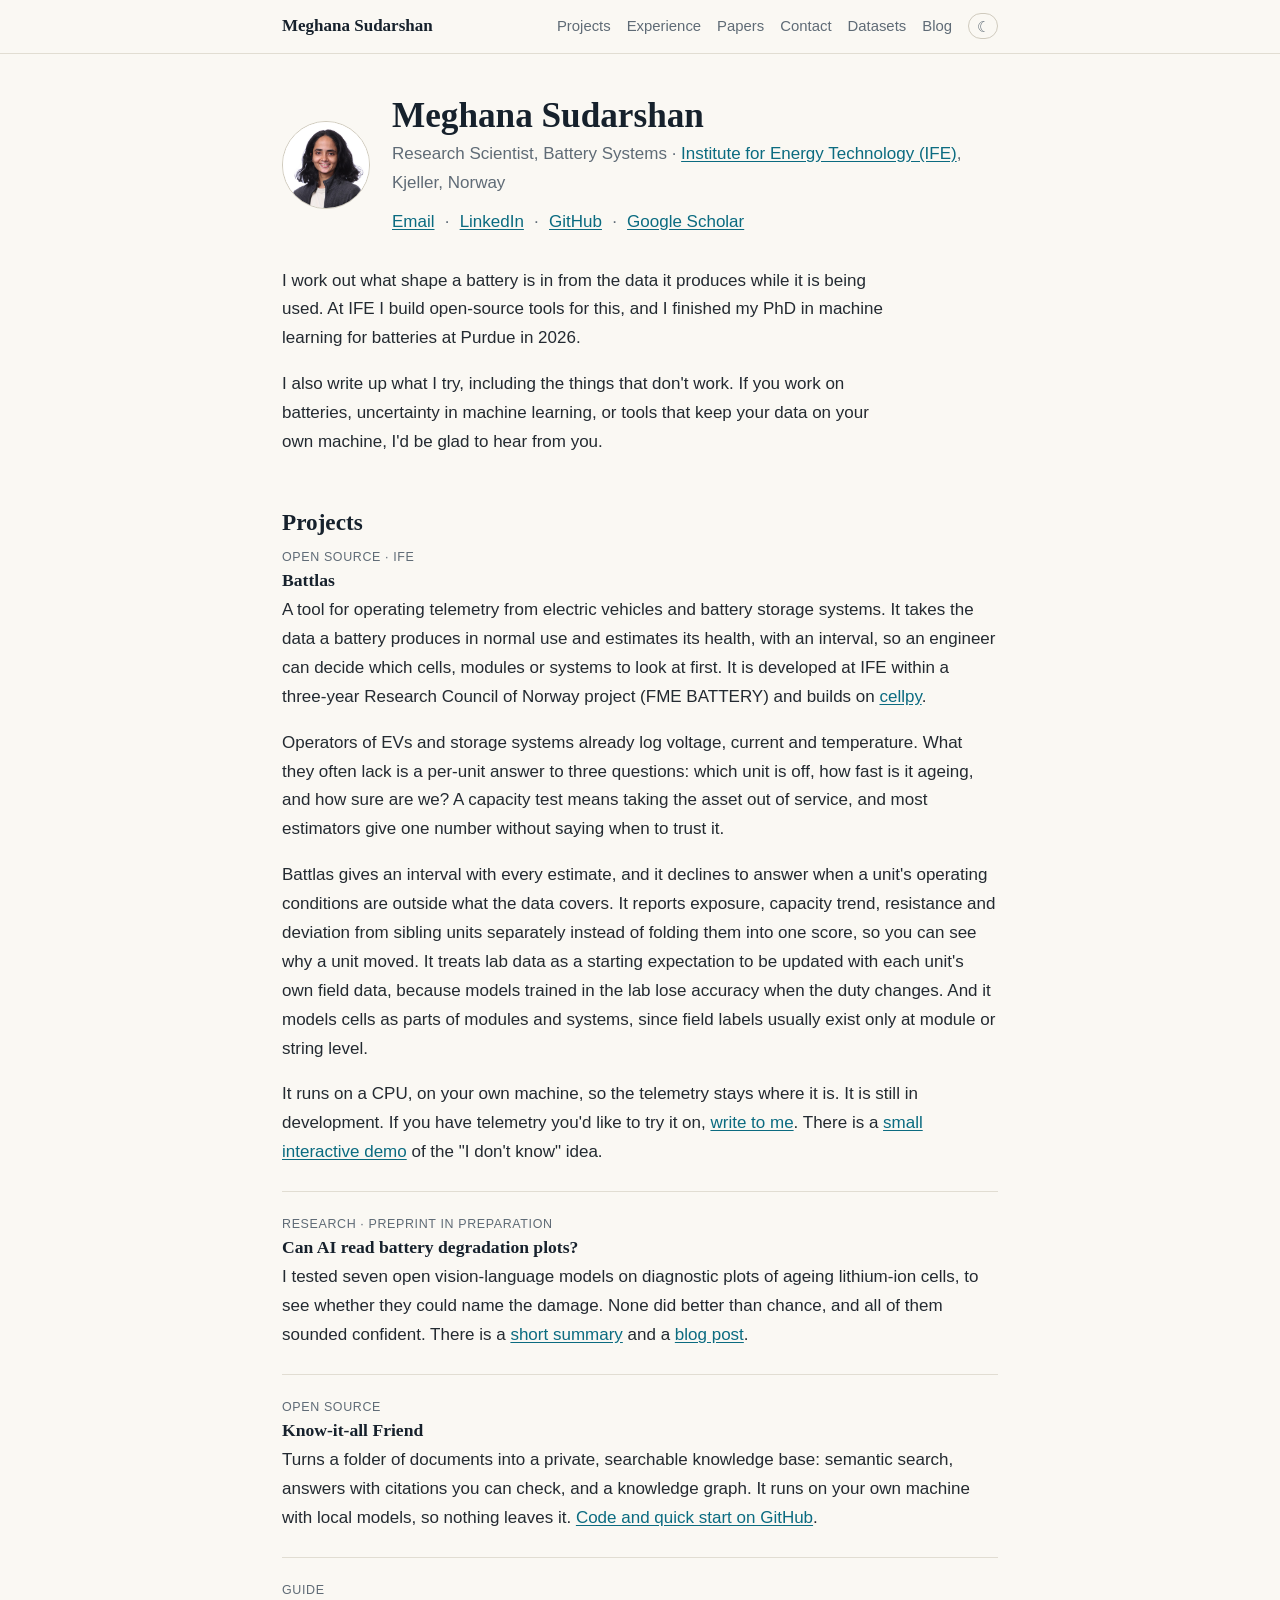
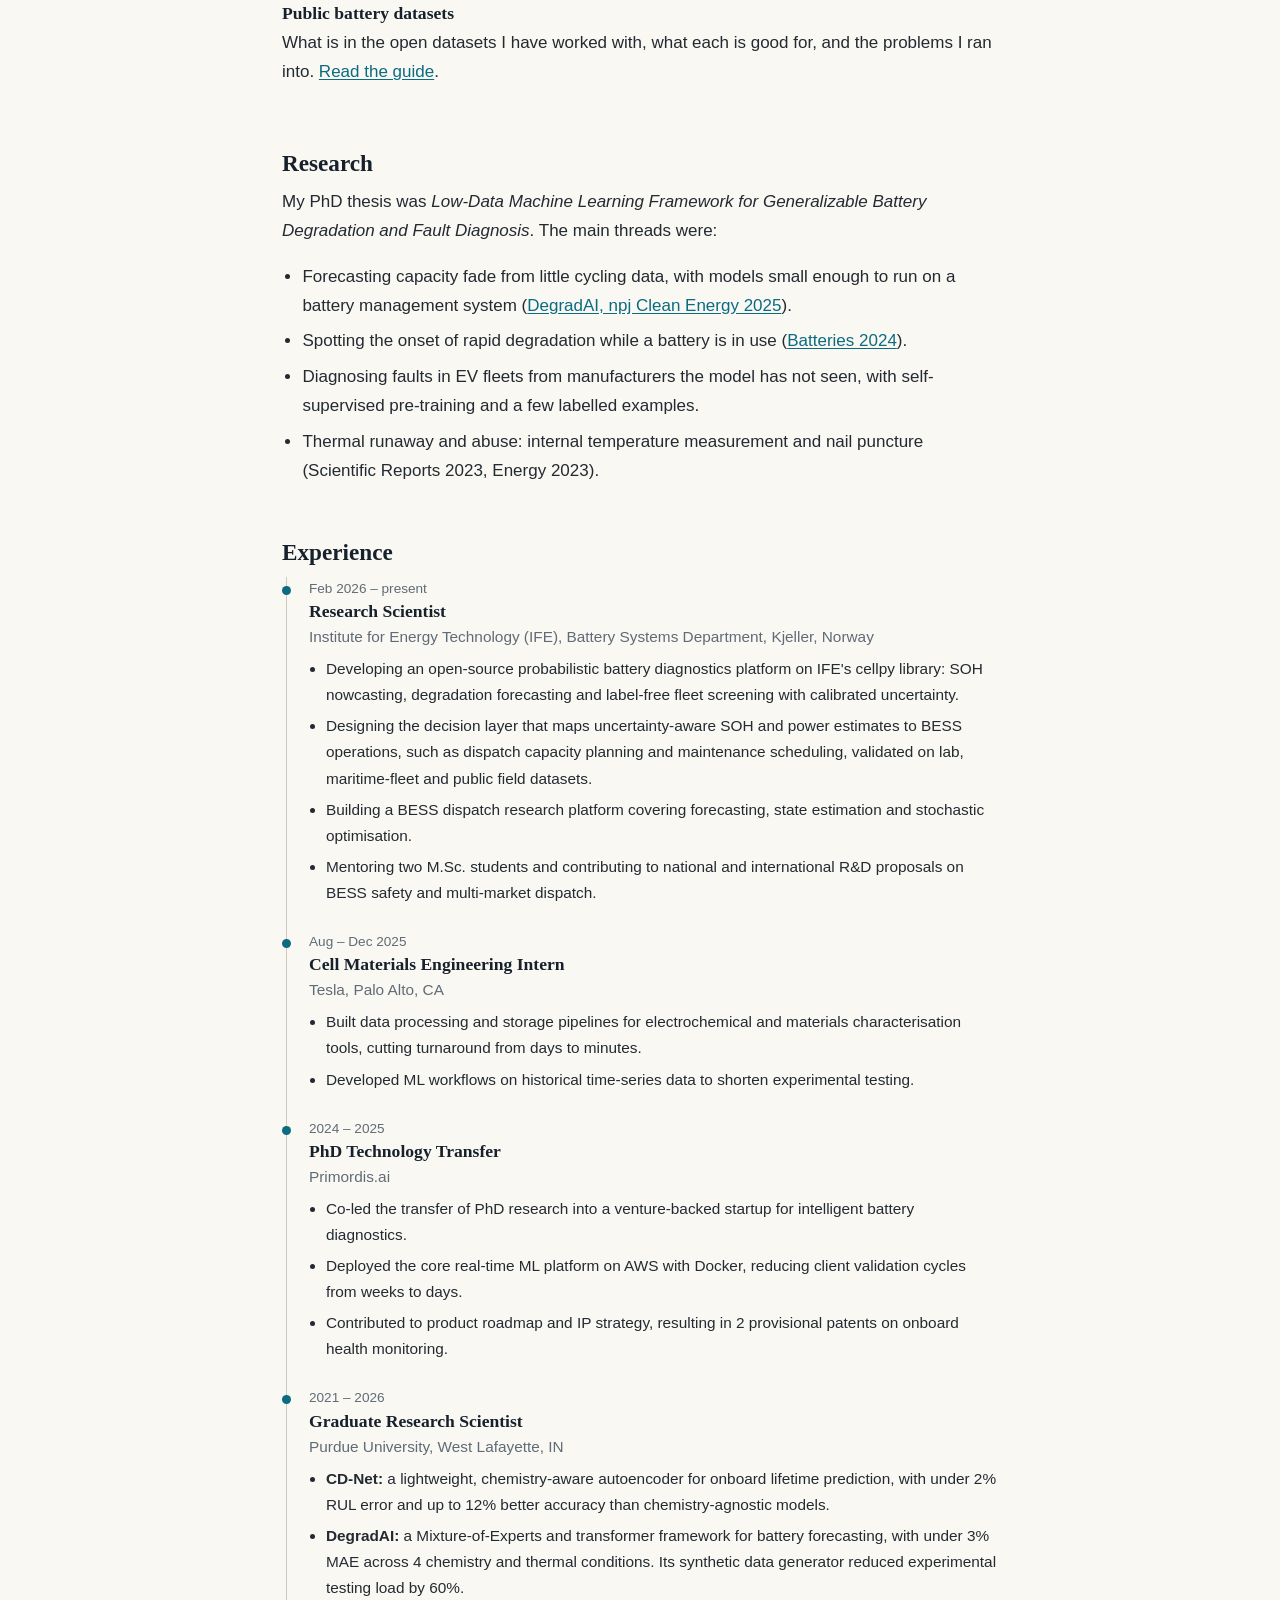
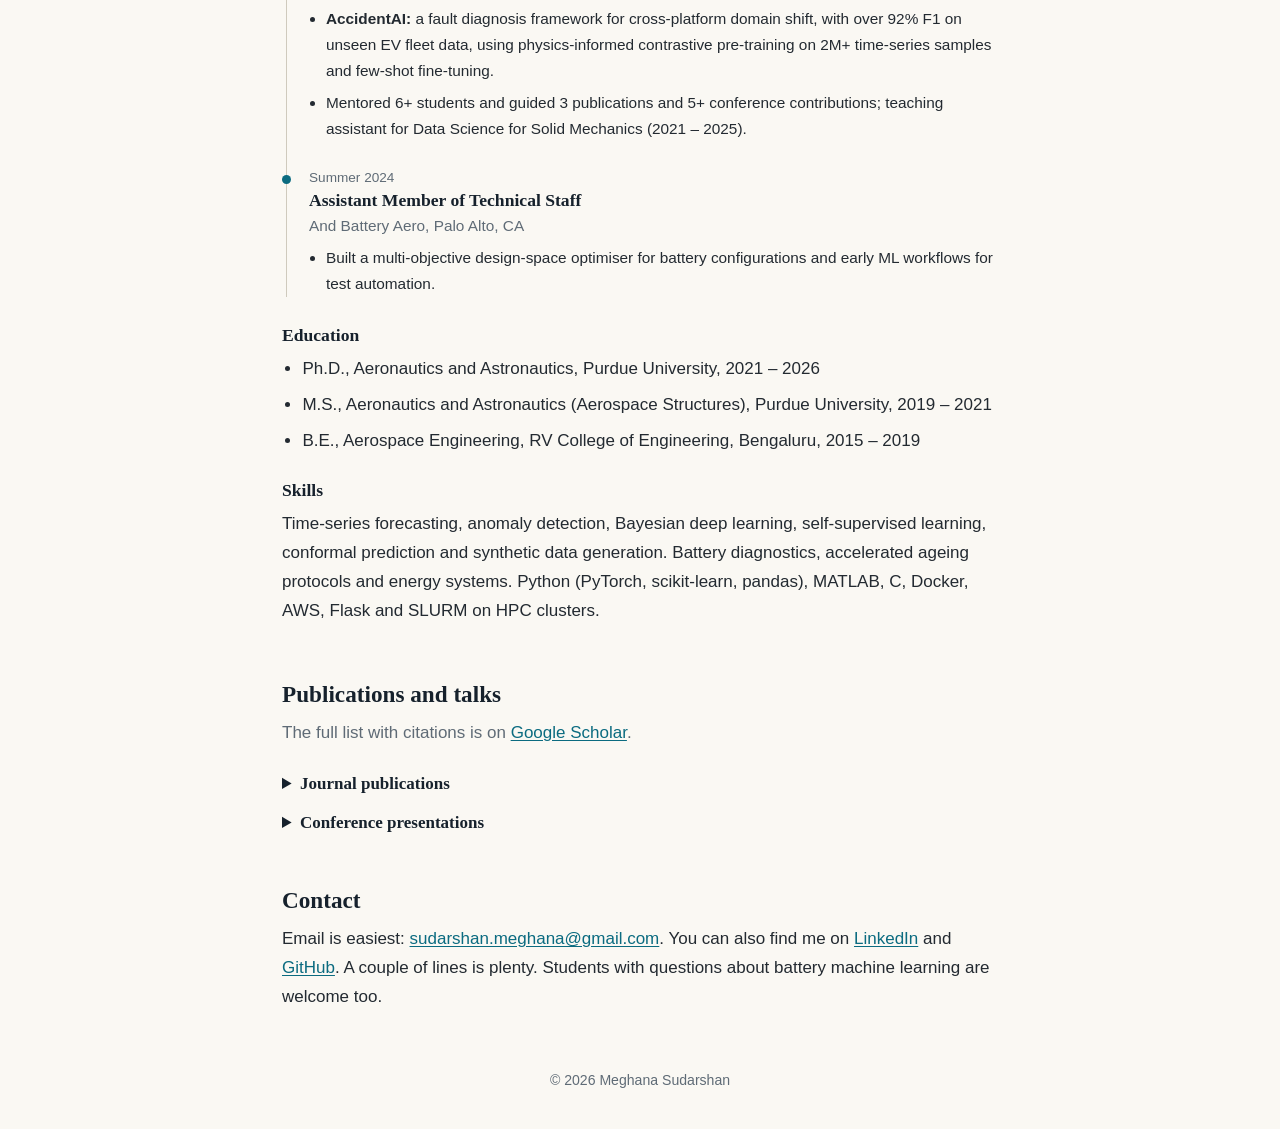
==== commit 2ed63c0c: "Shrink profile photo, fix menu wrap, remove honours paragraph Co-Authored-By: Claude Sonnet 5.5 <nor" ====
--- a/index.html
+++ b/index.html
@@ -38,7 +38,7 @@
             <a class="brand" href="#top">Meghana Sudarshan</a>
             <a class="nav" href="#projects">Projects</a>
             <a class="nav" href="#experience">Experience</a>
-            <a class="nav" href="#publications">Publications</a>
+            <a class="nav" href="#publications">Papers</a>
             <a class="nav" href="#contact">Contact</a>
             <a class="nav" href="datasets/">Datasets</a>
             <a class="nav" href="blog/">Blog</a>
@@ -218,12 +218,6 @@
         <section id="publications">
             <h2>Publications and talks</h2>
             <p class="lead">The full list with citations is on <a href="https://scholar.google.com/citations?user=NRkEmQEAAAAJ&hl=en">Google Scholar</a>.</p>
-
-            <p>
-                <strong>Honours.</strong> ECS Best Presentation Nominee (2025); Bilsland Dissertation Fellowship Nominee (2025);
-                Special Employee Recognition, Dept. of Aeronautics, Purdue (2024); ECS Travel Award, Purdue PGSG Travel Award and Graduate Student Travel Award (all 2023).
-                I review for <em>Energy</em>, <em>Journal of Energy Storage</em>, <em>Scientific Reports</em> and <em>Ionics</em>.
-            </p>
 
             <details>
                 <summary>Journal publications</summary>
--- a/style.css
+++ b/style.css
@@ -72,7 +72,7 @@
 
 /* top bar */
 .topbar { position: sticky; top: 0; z-index: 10; background: var(--topbar); backdrop-filter: blur(8px); border-bottom: 1px solid var(--line); }
-.topbar .wrap { display: flex; flex-wrap: wrap; gap: 2px 20px; align-items: center; padding-top: 12px; padding-bottom: 12px; }
+.topbar .wrap { display: flex; flex-wrap: wrap; gap: 2px 16px; align-items: center; padding-top: 12px; padding-bottom: 12px; }
 .topbar .brand { font-family: Georgia, serif; font-weight: 700; color: var(--heading); text-decoration: none; margin-right: auto; }
 .topbar a.nav { color: var(--muted); text-decoration: none; font-size: .93rem; }
 .topbar a.nav:hover { color: var(--accent); text-decoration: underline; }
@@ -80,8 +80,8 @@
 .theme-toggle:hover { color: var(--accent); border-color: var(--accent); }
 
 /* intro */
-.intro { display: flex; gap: 28px; align-items: center; padding: 46px 0 10px; }
-.intro img { width: 128px; height: 128px; border-radius: 50%; object-fit: cover; flex: none; border: 1px solid var(--edge); }
+.intro { display: flex; gap: 22px; align-items: center; padding: 40px 0 8px; }
+.intro img { width: 88px; height: 88px; border-radius: 50%; object-fit: cover; flex: none; border: 1px solid var(--edge); }
 .intro h1 { font-size: 2.2rem; }
 .intro .role { color: var(--muted); margin: 2px 0 0; }
 .links { margin: 10px 0 0; }
@@ -194,8 +194,9 @@
 .post-body ul { padding-left: 1.2em; margin: 0 0 1.1em; }
 
 @media (max-width: 640px) {
-    .intro { flex-direction: column; align-items: flex-start; gap: 18px; padding-top: 30px; }
-    .intro h1 { font-size: 1.9rem; }
+    .intro { gap: 16px; padding-top: 26px; align-items: flex-start; }
+    .intro img { width: 72px; height: 72px; }
+    .intro h1 { font-size: 1.4rem; }
     .topbar .brand { flex-basis: 100%; }
     .card { padding: 18px 16px; }
     .demo { grid-template-columns: 1fr; }
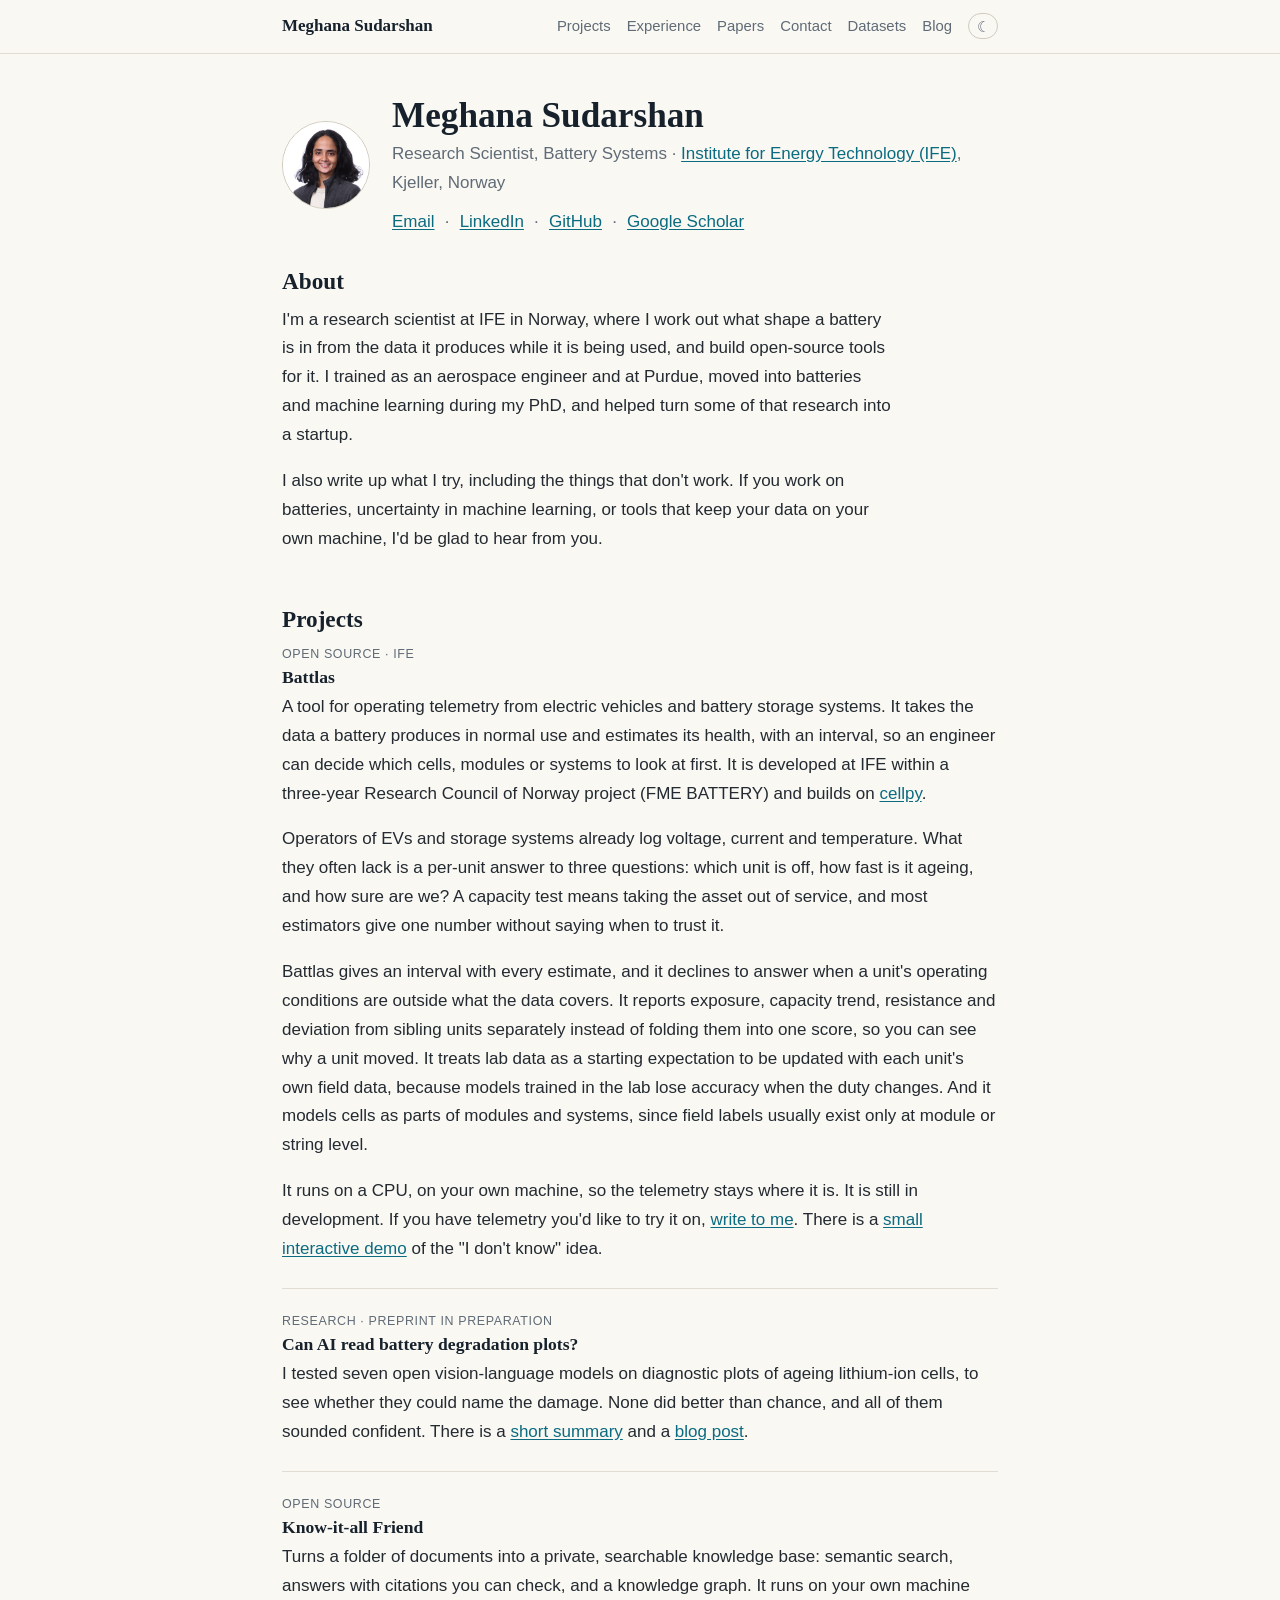
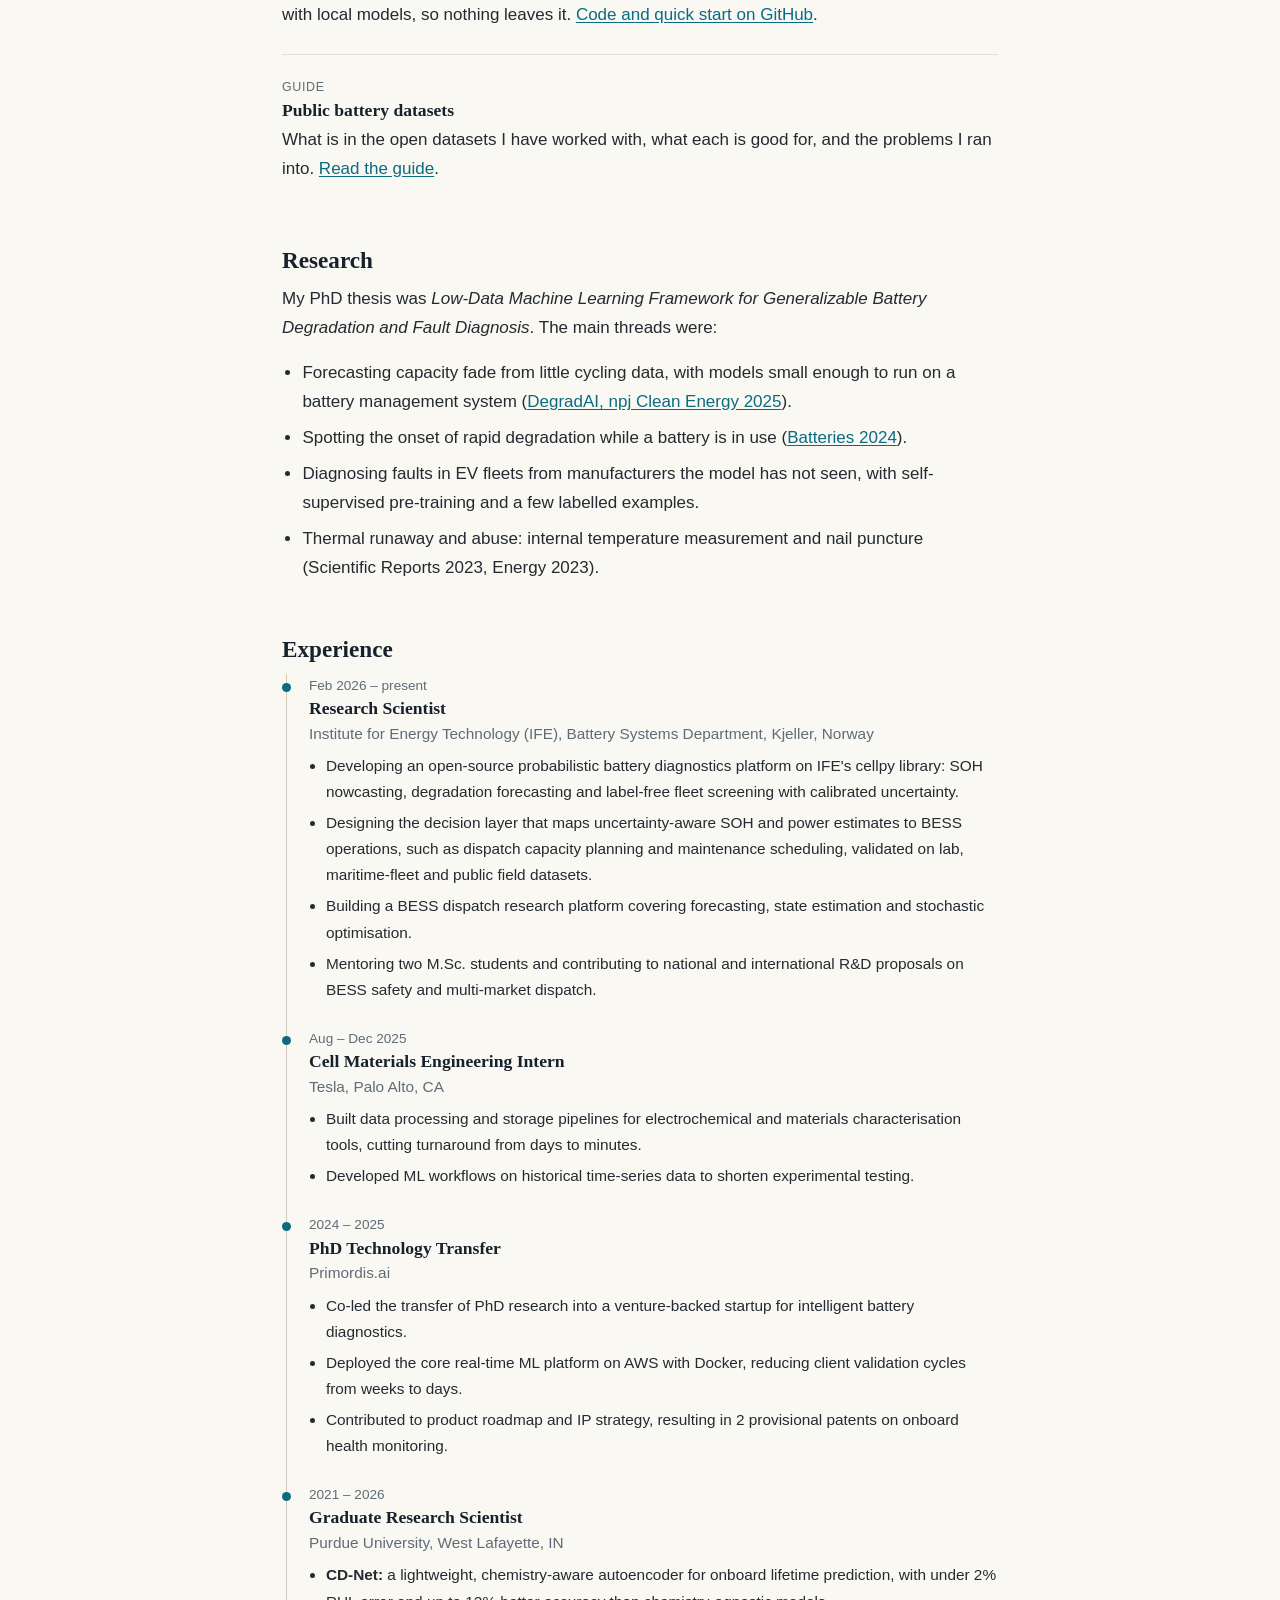
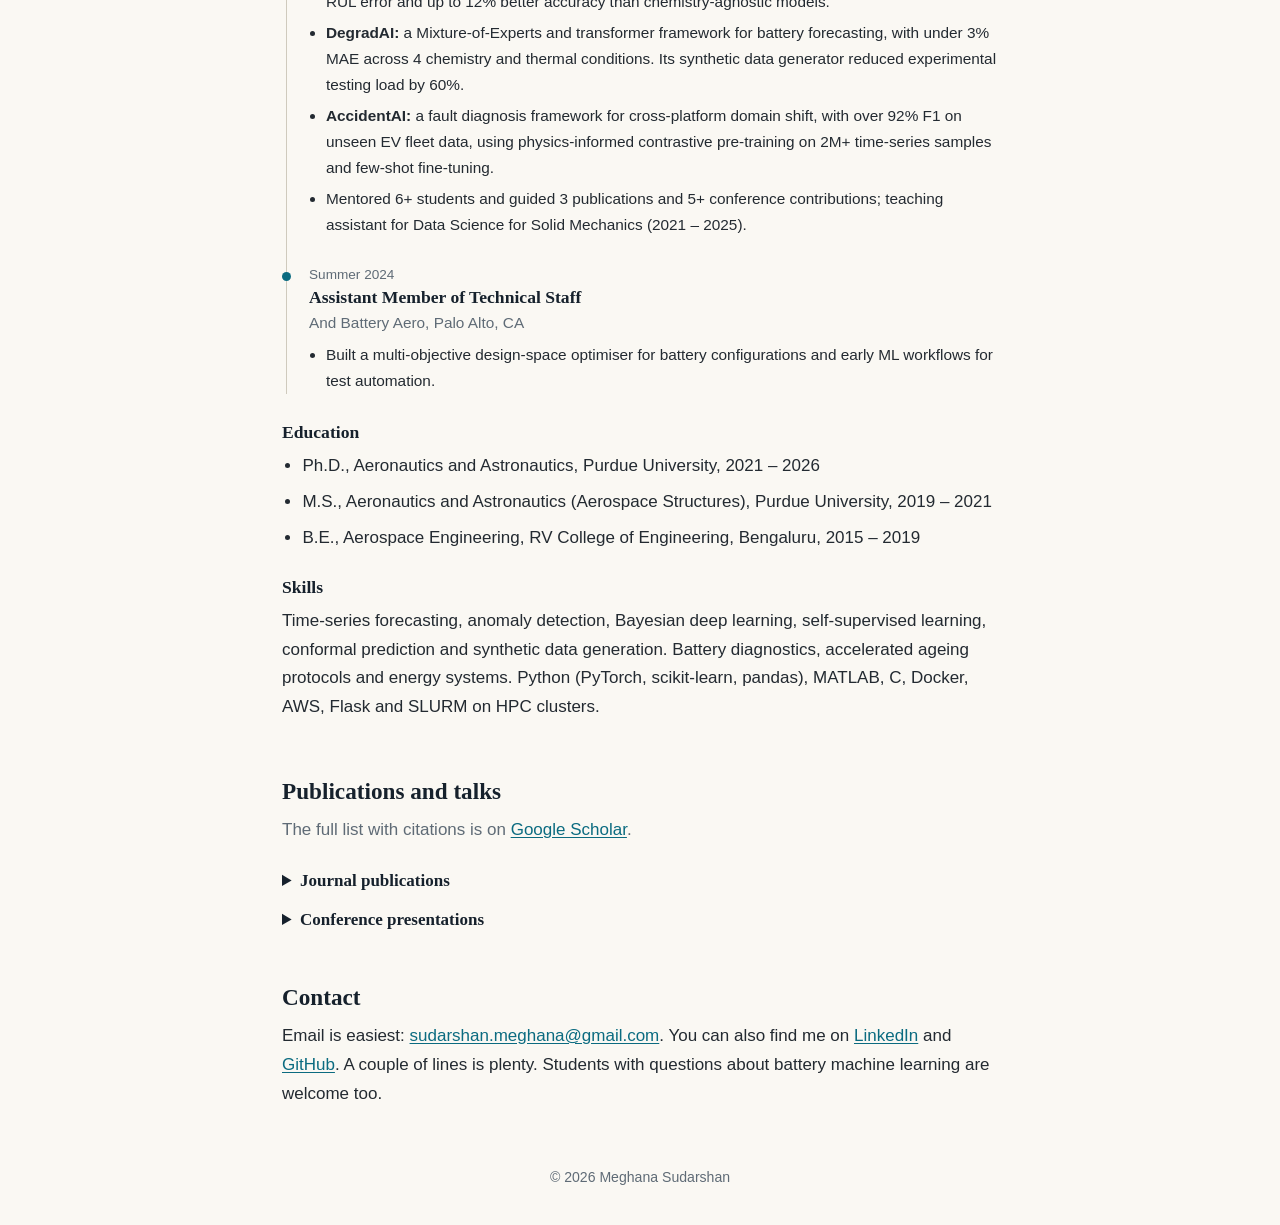
==== commit e8304bc6: "Add About paragraph to the home page Co-Authored-By: Claude Sonnet 5.5 <noreply@anthropic.com>" ====
--- a/index.html
+++ b/index.html
@@ -58,9 +58,11 @@
         </div>
 
         <div class="about">
-            <p>
-                I work out what shape a battery is in from the data it produces while it is being used.
-                At IFE I build open-source tools for this, and I finished my PhD in machine learning for batteries at Purdue in 2026.
+            <h2>About</h2>
+            <p>
+                I'm a research scientist at IFE in Norway, where I work out what shape a battery is in from the data it produces
+                while it is being used, and build open-source tools for it. I trained as an aerospace engineer and at Purdue,
+                moved into batteries and machine learning during my PhD, and helped turn some of that research into a startup.
             </p>
             <p>
                 I also write up what I try, including the things that don't work.
